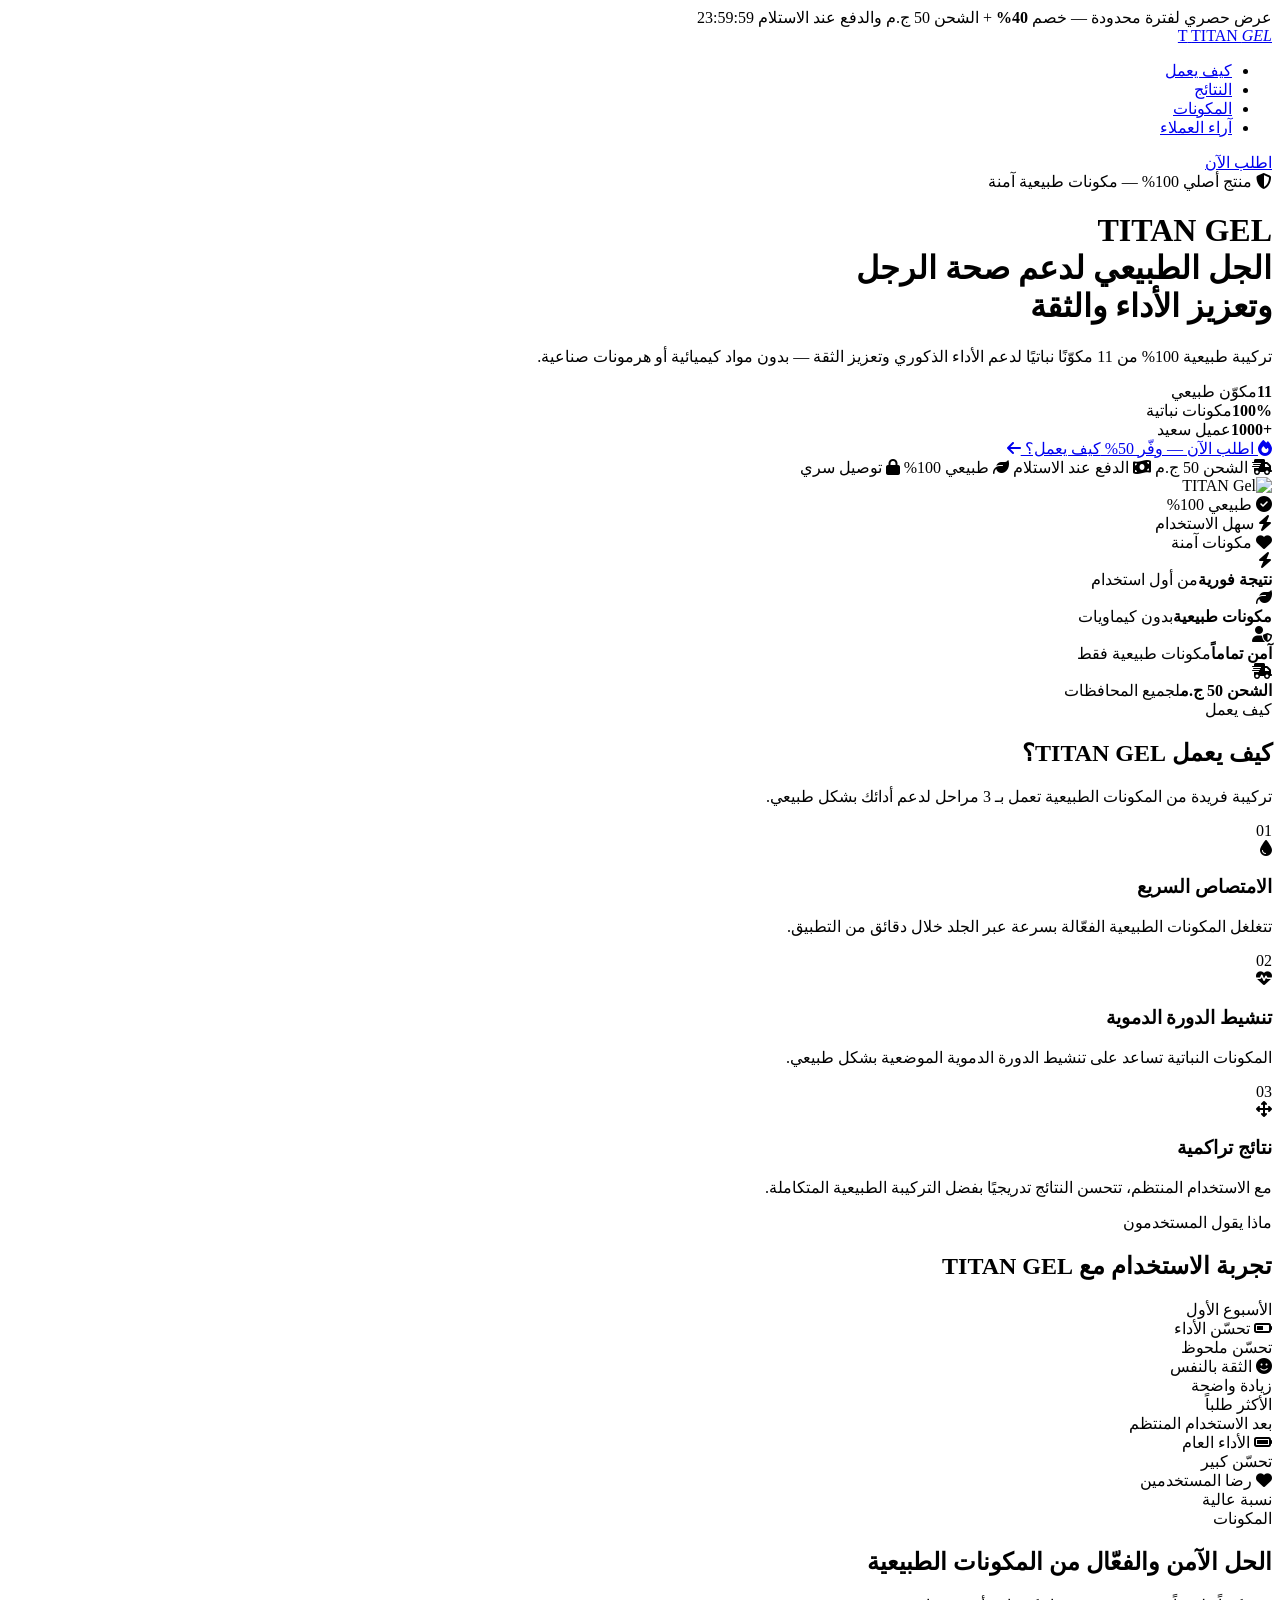
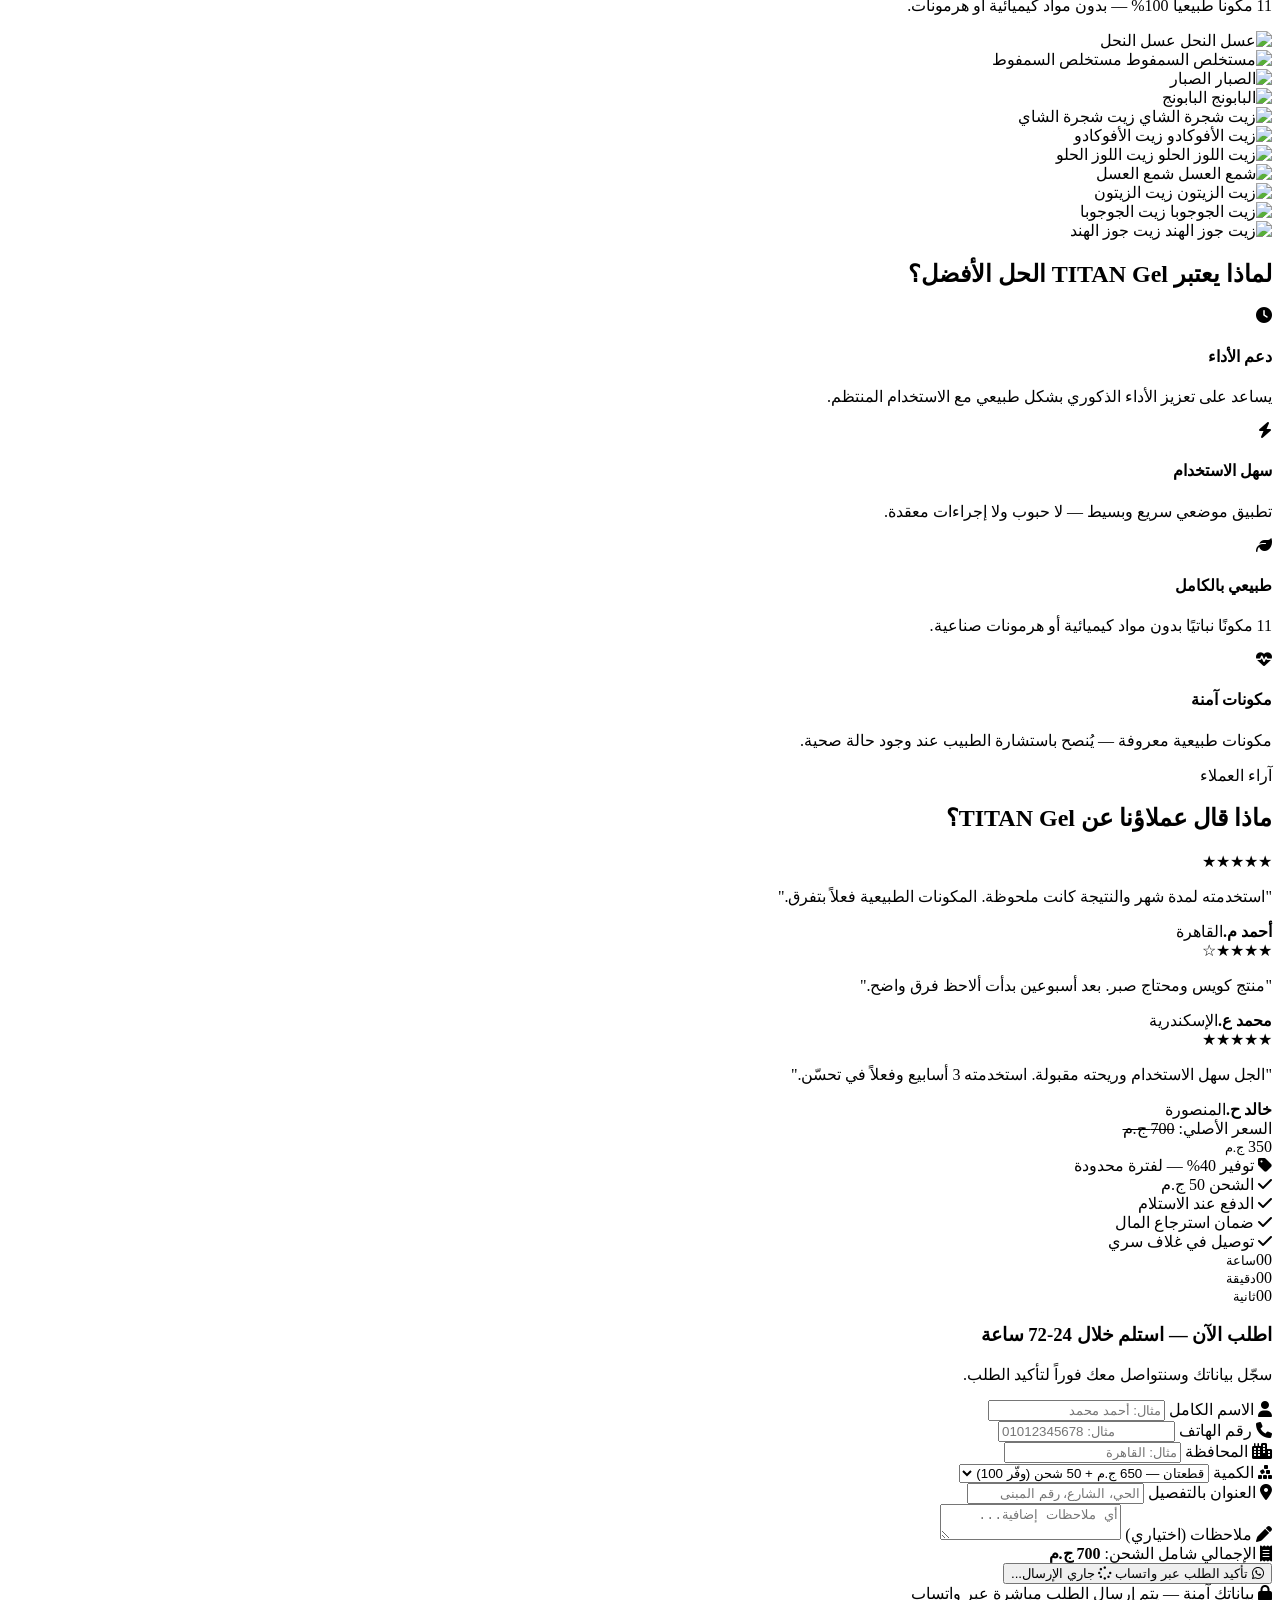
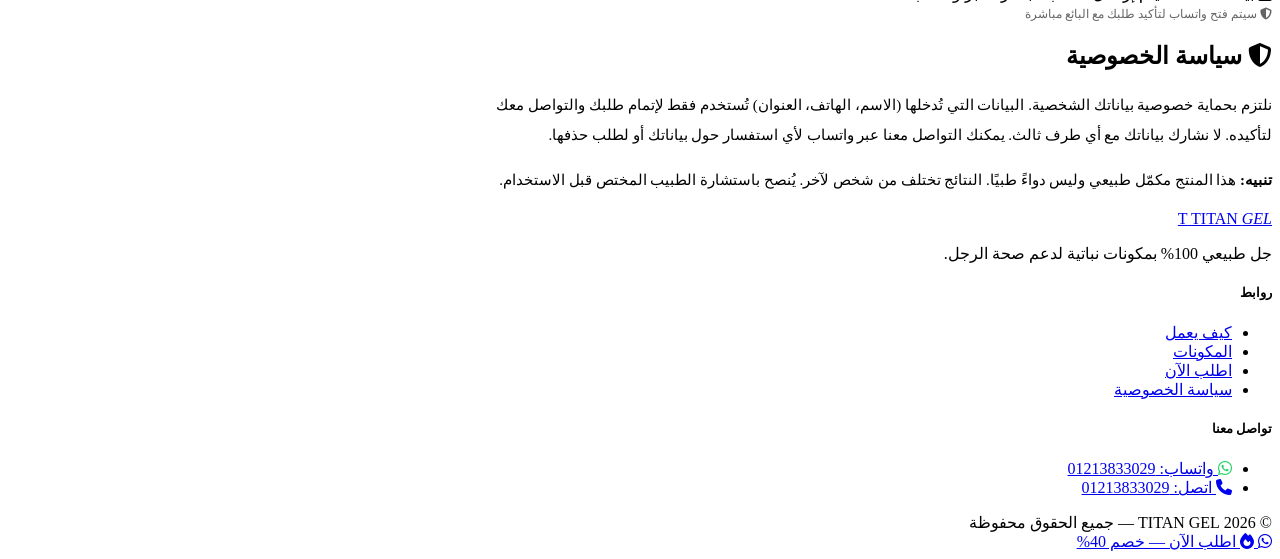
==== index.html @ adf27c76 "Add files via upload" ====
<!doctype html>
<html lang="ar" dir="rtl">
<head>
<meta charset="UTF-8">
<meta name="viewport" content="width=device-width, initial-scale=1">
<title>TITAN GEL — جل طبيعي لدعم صحة الرجل وتعزيز الأداء</title>
<meta name="description" content="TITAN GEL — جل طبيعي 100% بمكونات آمنة لدعم صحة الرجل وتعزيز الأداء. مكونات طبيعية — نتائج ملموسة مع الاستخدام المنتظم.">
<meta name="keywords" content="Titan Gel, تيتان جل, صحة الرجل, دعم الأداء, جل طبيعي, مكونات طبيعية">
<meta name="theme-color" content="#0a0a0f">
<link rel="icon" href="assets/img/favicon.ico">

<!-- Fonts & Icons -->
<link rel="preconnect" href="https://fonts.googleapis.com">
<link rel="preconnect" href="https://fonts.gstatic.com" crossorigin>
<link href="https://fonts.googleapis.com/css2?family=Cairo:wght@400;600;700;800;900&family=Tajawal:wght@500;700;900&display=swap" rel="stylesheet">
<link rel="stylesheet" href="https://cdnjs.cloudflare.com/ajax/libs/font-awesome/6.4.0/css/all.min.css">
<link rel="stylesheet" href="assets/css/style.css?v=4">

<meta property="og:title" content="TITAN GEL — جل طبيعي لدعم صحة الرجل">
<meta property="og:description" content="جل طبيعي 100% — مكونات آمنة ونتائج ملموسة مع الاستخدام المنتظم">
<meta property="og:type" content="website">
<meta property="og:image" content="https://kashacoin4-art.github.io/titan-gel/assets/img/og-preview.jpg">
<meta property="og:image:width" content="1080">
<meta property="og:image:height" content="1080">
<meta property="og:url" content="https://kashacoin4-art.github.io/titan-gel/">
<meta name="twitter:card" content="summary_large_image">
<meta name="twitter:title" content="TITAN GEL — جل طبيعي لدعم صحة الرجل">
<meta name="twitter:description" content="جل طبيعي 100% — مكونات آمنة ونتائج ملموسة مع الاستخدام المنتظم">
<meta name="twitter:image" content="https://kashacoin4-art.github.io/titan-gel/assets/img/og-preview.jpg">

<!-- Meta Pixel (ضع معرّف البكسل الخاص بك) -->
<!--
<script>
!function(f,b,e,v,n,t,s){if(f.fbq)return;n=f.fbq=function(){n.callMethod?
n.callMethod.apply(n,arguments):n.queue.push(arguments)};if(!f._fbq)f._fbq=n;
n.push=n;n.loaded=!0;n.version='2.0';n.queue=[];t=b.createElement(e);t.async=!0;
t.src=v;s=b.getElementsByTagName(e)[0];s.parentNode.insertBefore(t,s)}(window,
document,'script','https://connect.facebook.net/en_US/fbevents.js');
fbq('init', 'YOUR_PIXEL_ID_HERE');
fbq('track', 'PageView');
</script>
-->

<!-- Google Analytics (ضع معرّف GA الخاص بك) -->
<!--
<script async src="https://www.googletagmanager.com/gtag/js?id=YOUR_GA_ID"></script>
<script>
window.dataLayer = window.dataLayer || [];
function gtag(){dataLayer.push(arguments);}
gtag('js', new Date());
gtag('config', 'YOUR_GA_ID');
</script>
-->
</head>
<body>

<!-- شريط علوي مع عرض محدود -->
<div class="topbar">
  <div class="container topbar-inner">
    <span class="pulse-dot"></span>
    <span>عرض حصري لفترة محدودة — خصم <strong>40%</strong> + الشحن 50 ج.م والدفع عند الاستلام</span>
    <span class="topbar-timer" id="topbar-timer">23:59:59</span>
  </div>
</div>

<!-- نافبار -->
<nav class="navbar">
  <div class="container nav-inner">
    <a href="#" class="brand">
      <span class="brand-mark">T</span>
      <span class="brand-text">TITAN <em>GEL</em></span>
    </a>
    <ul class="nav-links">
      <li><a href="#how">كيف يعمل</a></li>
      <li><a href="#results">النتائج</a></li>
      <li><a href="#ingredients">المكونات</a></li>
      <li><a href="#testimonials">آراء العملاء</a></li>
    </ul>
    <a href="#order" class="btn-cta-sm">اطلب الآن</a>
  </div>
</nav>

<!-- HERO -->
<header class="hero">
  <div class="hero-bg"></div>
  <div class="container hero-inner">
    <div class="hero-content">
      <div class="badge"><i class="fas fa-shield-halved"></i> منتج أصلي 100% — مكونات طبيعية آمنة</div>
      <h1>
        <span class="grad">TITAN GEL</span>
        <br>
        <span class="hero-sub">الجل الطبيعي لدعم صحة الرجل<br>وتعزيز الأداء والثقة</span>
      </h1>
      <p class="hero-desc">
        تركيبة طبيعية 100% من 11 مكوّنًا نباتيًا لدعم الأداء الذكوري
        وتعزيز الثقة — بدون مواد كيميائية أو هرمونات صناعية.
      </p>
      <div class="hero-stats">
        <div><strong>11</strong><span>مكوّن طبيعي</span></div>
        <div><strong>100%</strong><span>مكونات نباتية</span></div>
        <div><strong>+1000</strong><span>عميل سعيد</span></div>
      </div>
      <div class="hero-cta">
        <a href="#order" class="btn-cta">
          <i class="fas fa-fire"></i> اطلب الآن — وفّر 50%
        </a>
        <a href="#how" class="btn-ghost">كيف يعمل؟ <i class="fas fa-arrow-left"></i></a>
      </div>
      <div class="trust-row">
        <span><i class="fas fa-truck-fast"></i> الشحن 50 ج.م</span>
        <span><i class="fas fa-money-bill-wave"></i> الدفع عند الاستلام</span>
        <span><i class="fas fa-leaf"></i> طبيعي 100%</span>
        <span><i class="fas fa-lock"></i> توصيل سري</span>
      </div>
    </div>
    <div class="hero-product">
      <div class="halo"></div>
      <img src="assets/img/titan-home.png" alt="TITAN Gel" loading="eager">
      <div class="floating-tag tag1"><i class="fas fa-check-circle"></i> طبيعي 100%</div>
      <div class="floating-tag tag2"><i class="fas fa-bolt"></i> سهل الاستخدام</div>
      <div class="floating-tag tag3"><i class="fas fa-heart"></i> مكونات آمنة</div>
    </div>
  </div>
</header>

<!-- شريط مزايا -->
<section class="features-bar">
  <div class="container fb-grid">
    <div><i class="fas fa-bolt"></i><div><strong>نتيجة فورية</strong><span>من أول استخدام</span></div></div>
    <div><i class="fas fa-leaf"></i><div><strong>مكونات طبيعية</strong><span>بدون كيماويات</span></div></div>
    <div><i class="fas fa-user-shield"></i><div><strong>آمن تماماً</strong><span>مكونات طبيعية فقط</span></div></div>
    <div><i class="fas fa-truck-fast"></i><div><strong>الشحن 50 ج.م</strong><span>لجميع المحافظات</span></div></div>
  </div>
</section>

<!-- HOW IT WORKS -->
<section id="how" class="section">
  <div class="container">
    <div class="section-head">
      <span class="eyebrow">كيف يعمل</span>
      <h2>كيف يعمل <span class="grad">TITAN GEL</span>؟</h2>
      <p>تركيبة فريدة من المكونات الطبيعية تعمل بـ 3 مراحل لدعم أدائك بشكل طبيعي.</p>
    </div>
    <div class="steps-grid">
      <div class="step">
        <div class="step-num">01</div>
        <i class="fas fa-droplet step-icon"></i>
        <h3>الامتصاص السريع</h3>
        <p>تتغلغل المكونات الطبيعية الفعّالة بسرعة عبر الجلد خلال دقائق من التطبيق.</p>
      </div>
      <div class="step">
        <div class="step-num">02</div>
        <i class="fas fa-heart-pulse step-icon"></i>
        <h3>تنشيط الدورة الدموية</h3>
        <p>المكونات النباتية تساعد على تنشيط الدورة الدموية الموضعية بشكل طبيعي.</p>
      </div>
      <div class="step">
        <div class="step-num">03</div>
        <i class="fas fa-arrows-up-down-left-right step-icon"></i>
        <h3>نتائج تراكمية</h3>
        <p>مع الاستخدام المنتظم، تتحسن النتائج تدريجيًا بفضل التركيبة الطبيعية المتكاملة.</p>
      </div>
    </div>
  </div>
</section>

<!-- RESULTS -->
<section id="results" class="section section-dark">
  <div class="container">
    <div class="section-head">
      <span class="eyebrow">ماذا يقول المستخدمون</span>
      <h2>تجربة الاستخدام مع <span class="grad">TITAN GEL</span></h2>
    </div>
    <div class="results-grid">
      <div class="result-card">
        <div class="result-week">الأسبوع الأول</div>
        <div class="result-row">
          <div class="result-lbl"><i class="fas fa-battery-half"></i> تحسّن الأداء</div>
          <div class="result-val">تحسّن <span>ملحوظ</span></div>
        </div>
        <div class="result-row">
          <div class="result-lbl"><i class="fas fa-smile"></i> الثقة بالنفس</div>
          <div class="result-val">زيادة <span>واضحة</span></div>
        </div>
      </div>
      <div class="result-card highlight">
        <div class="result-badge">الأكثر طلباً</div>
        <div class="result-week">بعد الاستخدام المنتظم</div>
        <div class="result-row">
          <div class="result-lbl"><i class="fas fa-battery-full"></i> الأداء العام</div>
          <div class="result-val">تحسّن <span>كبير</span></div>
        </div>
        <div class="result-row">
          <div class="result-lbl"><i class="fas fa-heart"></i> رضا المستخدمين</div>
          <div class="result-val">نسبة <span>عالية</span></div>
        </div>
      </div>
    </div>
  </div>
</section>

<!-- INGREDIENTS -->
<section id="ingredients" class="section">
  <div class="container">
    <div class="section-head">
      <span class="eyebrow">المكونات</span>
      <h2>الحل الآمن والفعّال من <span class="grad">المكونات الطبيعية</span></h2>
      <p>11 مكوناً طبيعياً 100% — بدون مواد كيميائية أو هرمونات.</p>
    </div>
    <div class="ing-grid">
              <div class="ing">
          <img src="assets/img/Honey.png" alt="عسل النحل" loading="lazy">
          <span>عسل النحل</span>
        </div>
        <div class="ing">
          <img src="assets/img/Comfrey-Extract.png" alt="مستخلص السمفوط" loading="lazy">
          <span>مستخلص السمفوط</span>
        </div>
        <div class="ing">
          <img src="assets/img/Aloe-Vera-Extract.png" alt="الصبار" loading="lazy">
          <span>الصبار</span>
        </div>
        <div class="ing">
          <img src="assets/img/Chamomile-Extract.png" alt="البابونج" loading="lazy">
          <span>البابونج</span>
        </div>
        <div class="ing">
          <img src="assets/img/Tea-Tree-Oil.png" alt="زيت شجرة الشاي" loading="lazy">
          <span>زيت شجرة الشاي</span>
        </div>
        <div class="ing">
          <img src="assets/img/Avocado-Oil.png" alt="زيت الأفوكادو" loading="lazy">
          <span>زيت الأفوكادو</span>
        </div>
        <div class="ing">
          <img src="assets/img/Sweet-Almond-Oi.png" alt="زيت اللوز الحلو" loading="lazy">
          <span>زيت اللوز الحلو</span>
        </div>
        <div class="ing">
          <img src="assets/img/Beeswax.png" alt="شمع العسل" loading="lazy">
          <span>شمع العسل</span>
        </div>
        <div class="ing">
          <img src="assets/img/Olive-Oil.png" alt="زيت الزيتون" loading="lazy">
          <span>زيت الزيتون</span>
        </div>
        <div class="ing">
          <img src="assets/img/Jojoba-Oi.png" alt="زيت الجوجوبا" loading="lazy">
          <span>زيت الجوجوبا</span>
        </div>
        <div class="ing">
          <img src="assets/img/Coconut-Oil.png" alt="زيت جوز الهند" loading="lazy">
          <span>زيت جوز الهند</span>
        </div>
    </div>
  </div>
</section>

<!-- WHY US -->
<section class="section section-grad">
  <div class="container">
    <div class="section-head">
      <h2>لماذا يعتبر <span class="grad">TITAN Gel</span> الحل الأفضل؟</h2>
    </div>
    <div class="why-grid">
      <div class="why"><i class="fas fa-clock"></i><h4>دعم الأداء</h4><p>يساعد على تعزيز الأداء الذكوري بشكل طبيعي مع الاستخدام المنتظم.</p></div>
      <div class="why"><i class="fas fa-bolt"></i><h4>سهل الاستخدام</h4><p>تطبيق موضعي سريع وبسيط — لا حبوب ولا إجراءات معقدة.</p></div>
      <div class="why"><i class="fas fa-leaf"></i><h4>طبيعي بالكامل</h4><p>11 مكونًا نباتيًا بدون مواد كيميائية أو هرمونات صناعية.</p></div>
      <div class="why"><i class="fas fa-heart-pulse"></i><h4>مكونات آمنة</h4><p>مكونات طبيعية معروفة — يُنصح باستشارة الطبيب عند وجود حالة صحية.</p></div>
    </div>
  </div>
</section>

<!-- TESTIMONIALS -->
<section id="testimonials" class="section section-dark">
  <div class="container">
    <div class="section-head">
      <span class="eyebrow">آراء العملاء</span>
      <h2>ماذا قال عملاؤنا عن <span class="grad">TITAN Gel</span>؟</h2>
    </div>
    <div class="test-grid">
      <div class="test"><div class="stars">★★★★★</div><p>"استخدمته لمدة شهر والنتيجة كانت ملحوظة. المكونات الطبيعية فعلاً بتفرق."</p><div class="test-author"><strong>أحمد م.</strong><span>القاهرة</span></div></div>
      <div class="test"><div class="stars">★★★★☆</div><p>"منتج كويس ومحتاج صبر. بعد أسبوعين بدأت ألاحظ فرق واضح."</p><div class="test-author"><strong>محمد ع.</strong><span>الإسكندرية</span></div></div>
      <div class="test"><div class="stars">★★★★★</div><p>"الجل سهل الاستخدام وريحته مقبولة. استخدمته 3 أسابيع وفعلاً في تحسّن."</p><div class="test-author"><strong>خالد ح.</strong><span>المنصورة</span></div></div>
    </div>
  </div>
</section>

<!-- ORDER FORM -->
<section id="order" class="section section-order">
  <div class="container order-grid">
    <div class="order-info">
      <div class="price-box">
        <div class="price-old">السعر الأصلي: <s>700 ج.م</s></div>
        <div class="price-new">350 <small>ج.م</small></div>
        <div class="price-save"><i class="fas fa-tag"></i> توفير 40% — لفترة محدودة</div>
        <div class="price-features">
          <div><i class="fas fa-check"></i> الشحن 50 ج.م</div>
          <div><i class="fas fa-check"></i> الدفع عند الاستلام</div>
          <div><i class="fas fa-check"></i> ضمان استرجاع المال</div>
          <div><i class="fas fa-check"></i> توصيل في غلاف سري</div>
        </div>
        <div class="countdown" id="countdown">
          <div><span id="cd-h">00</span><small>ساعة</small></div>
          <div><span id="cd-m">00</span><small>دقيقة</small></div>
          <div><span id="cd-s">00</span><small>ثانية</small></div>
        </div>
      </div>
    </div>

    <form id="order-form" class="order-form" name="orders" data-netlify="true" netlify-honeypot="bot-field" novalidate>
      <input type="hidden" name="form-name" value="orders">
      <p style="display:none"><input name="bot-field"></p>
      <h3>اطلب الآن — استلم خلال 24-72 ساعة</h3>
      <p class="form-sub">سجّل بياناتك وسنتواصل معك فوراً لتأكيد الطلب.</p>

      <div class="field">
        <label><i class="fas fa-user"></i> الاسم الكامل</label>
        <input type="text" name="name" required minlength="2" placeholder="مثال: أحمد محمد">
      </div>
      <div class="field">
        <label><i class="fas fa-phone"></i> رقم الهاتف</label>
        <input type="tel" name="phone" required pattern="01[0125][0-9]{8}" maxlength="11" inputmode="numeric" placeholder="مثال: 01012345678">
      </div>
      <div class="row2">
        <div class="field">
          <label><i class="fas fa-city"></i> المحافظة</label>
          <input type="text" name="city" required placeholder="مثال: القاهرة">
        </div>
        <div class="field">
          <label><i class="fas fa-cubes-stacked"></i> الكمية</label>
          <select name="qty" required>
            <option value="1">قطعة واحدة — 350 ج.م + 50 شحن</option>
            <option value="2" selected>قطعتان — 650 ج.م + 50 شحن (وفّر 100)</option>
            <option value="3">3 قطع — 900 ج.م + 50 شحن (وفّر 200)</option>
          </select>
        </div>
      </div>
      <div class="field">
        <label><i class="fas fa-location-dot"></i> العنوان بالتفصيل</label>
        <input type="text" name="address" required placeholder="الحي، الشارع، رقم المبنى">
      </div>
      <div class="field">
        <label><i class="fas fa-pen"></i> ملاحظات (اختياري)</label>
        <textarea name="notes" rows="2" placeholder="أي ملاحظات إضافية..."></textarea>
      </div>

      <div class="order-total-live">
        <i class="fas fa-receipt"></i> الإجمالي شامل الشحن: <strong id="live-total">700 ج.م</strong>
      </div>

      <button type="submit" class="btn-submit">
        <span class="btn-txt"><i class="fab fa-whatsapp"></i> تأكيد الطلب عبر واتساب</span>
        <span class="btn-loader"><i class="fas fa-spinner fa-spin"></i> جاري الإرسال...</span>
      </button>
      <div class="form-msg" id="form-msg"></div>
      <div class="form-trust"><i class="fas fa-lock"></i> بياناتك آمنة — يتم إرسال الطلب مباشرة عبر واتساب</div>
      <div class="form-trust" style="margin-top:4px;font-size:12px;opacity:0.6"><i class="fas fa-shield-halved"></i> سيتم فتح واتساب لتأكيد طلبك مع البائع مباشرة</div>
    </form>
  </div>
</section>

<!-- سياسة الخصوصية -->
<section id="privacy" class="section section-dark">
  <div class="container" style="max-width:800px">
    <div class="section-head">
      <h2><i class="fas fa-shield-halved" style="color:var(--gold)"></i> سياسة الخصوصية</h2>
    </div>
    <div style="color:var(--text-dim);font-size:15px;line-height:2">
      <p>نلتزم بحماية خصوصية بياناتك الشخصية. البيانات التي تُدخلها (الاسم، الهاتف، العنوان) تُستخدم فقط لإتمام طلبك والتواصل معك لتأكيده. لا نشارك بياناتك مع أي طرف ثالث. يمكنك التواصل معنا عبر واتساب لأي استفسار حول بياناتك أو لطلب حذفها.</p>
      <p style="margin-top:12px"><strong style="color:var(--gold)">تنبيه:</strong> هذا المنتج مكمّل طبيعي وليس دواءً طبيًا. النتائج تختلف من شخص لآخر. يُنصح باستشارة الطبيب المختص قبل الاستخدام.</p>
    </div>
  </div>
</section>

<!-- FOOTER -->
<footer class="footer">
  <div class="container">
    <div class="footer-grid">
      <div>
        <a href="#" class="brand">
          <span class="brand-mark">T</span>
          <span class="brand-text">TITAN <em>GEL</em></span>
        </a>
        <p>جل طبيعي 100% بمكونات نباتية لدعم صحة الرجل.</p>
      </div>
      <div>
        <h5>روابط</h5>
        <ul>
          <li><a href="#how">كيف يعمل</a></li>
          <li><a href="#ingredients">المكونات</a></li>
          <li><a href="#order">اطلب الآن</a></li>
          <li><a href="#privacy">سياسة الخصوصية</a></li>
        </ul>
      </div>
      <div>
        <h5>تواصل معنا</h5>
        <ul>
          <li><a href="https://wa.me/201213833029" target="_blank" rel="noopener"><i class="fab fa-whatsapp" style="color:#25D366"></i> واتساب: 01213833029</a></li>
          <li><a href="tel:+201213833029"><i class="fas fa-phone"></i> اتصل: 01213833029</a></li>
        </ul>
      </div>
    </div>
    <div class="footer-bottom">© 2026 TITAN GEL — جميع الحقوق محفوظة</div>
  </div>
</footer>

<!-- زر واتساب عائم -->
<a href="https://wa.me/201213833029?text=%D8%A3%D8%B1%D9%8A%D8%AF%20%D8%A7%D9%84%D8%A7%D8%B3%D8%AA%D9%81%D8%B3%D8%A7%D8%B1%20%D8%B9%D9%86%20TITAN%20GEL" class="whatsapp-float" target="_blank" rel="noopener" aria-label="تواصل عبر واتساب">
  <i class="fab fa-whatsapp"></i>
</a>

<!-- شريط الطلب الثابت للجوال -->
<a href="#order" class="mobile-cta">
  <i class="fas fa-fire"></i> اطلب الآن — خصم 40%
</a>

<script src="assets/js/main.js?v=4"></script>
</body>
</html>
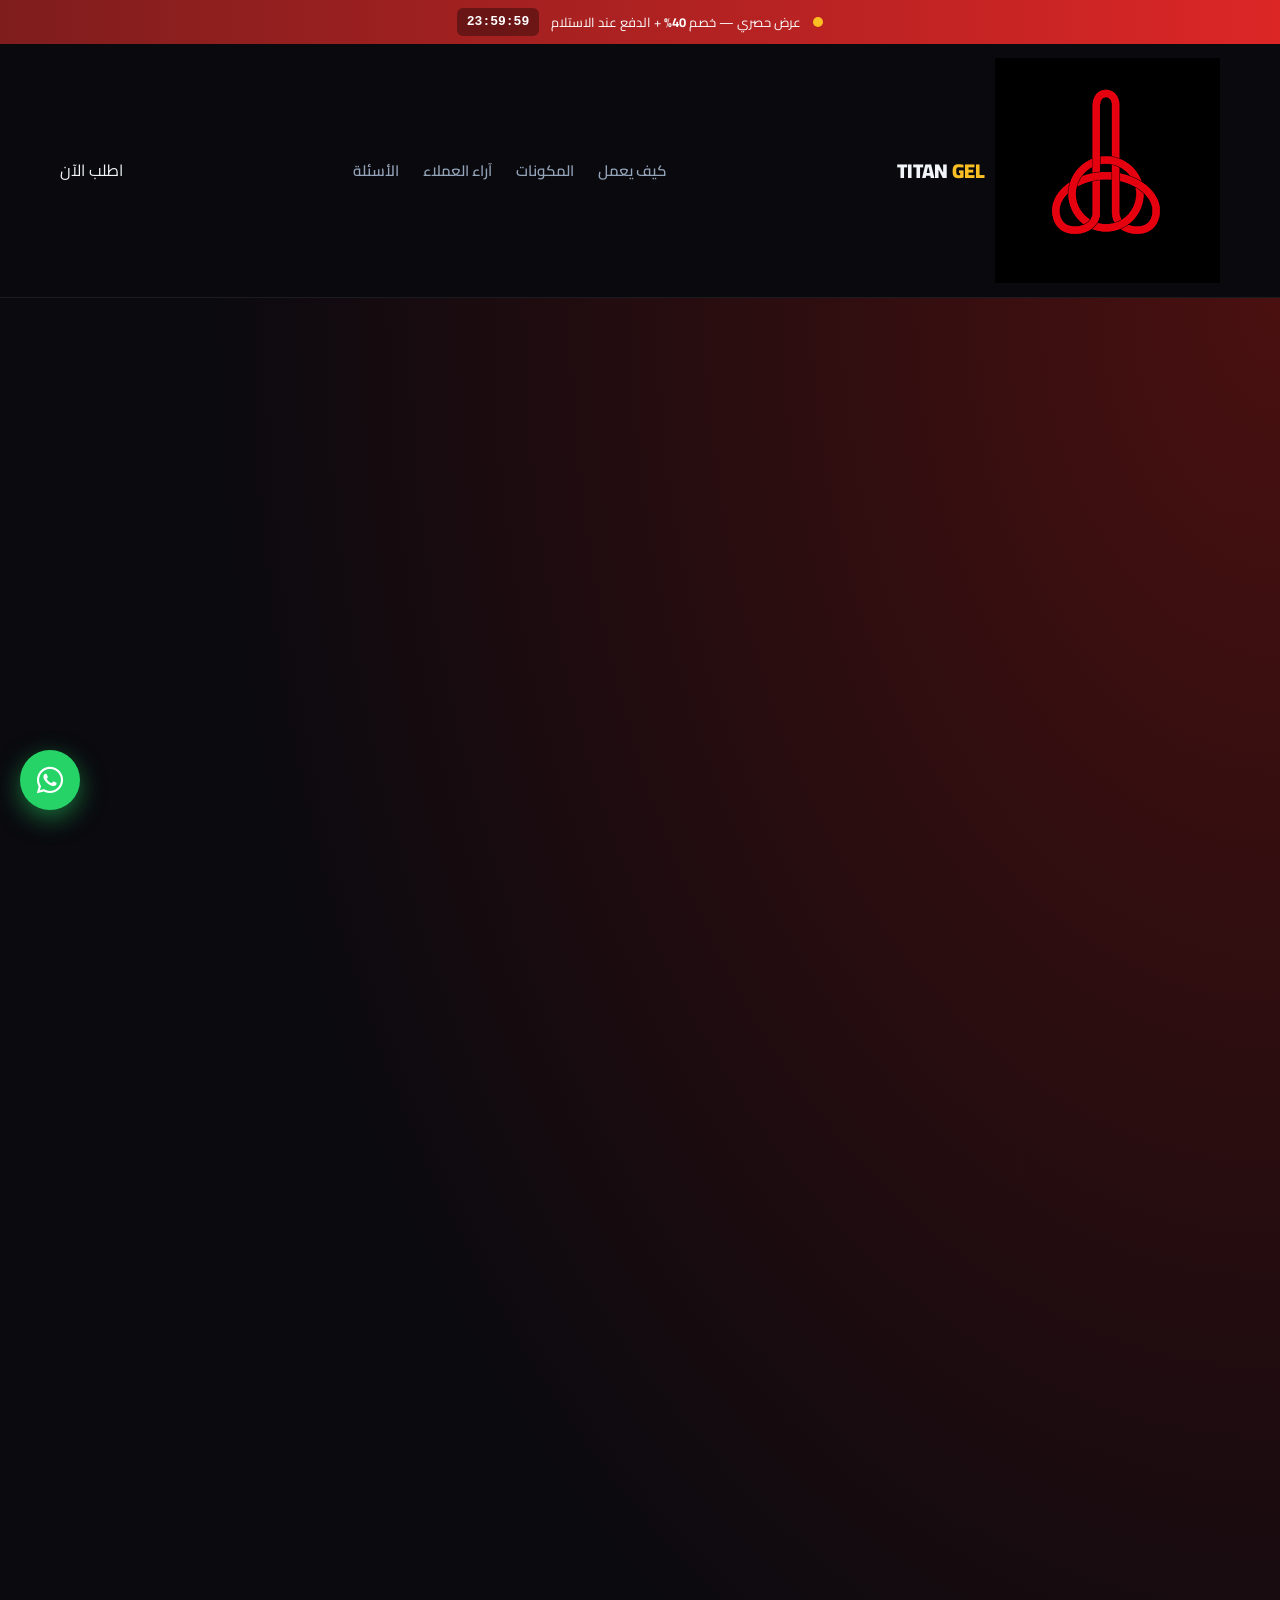
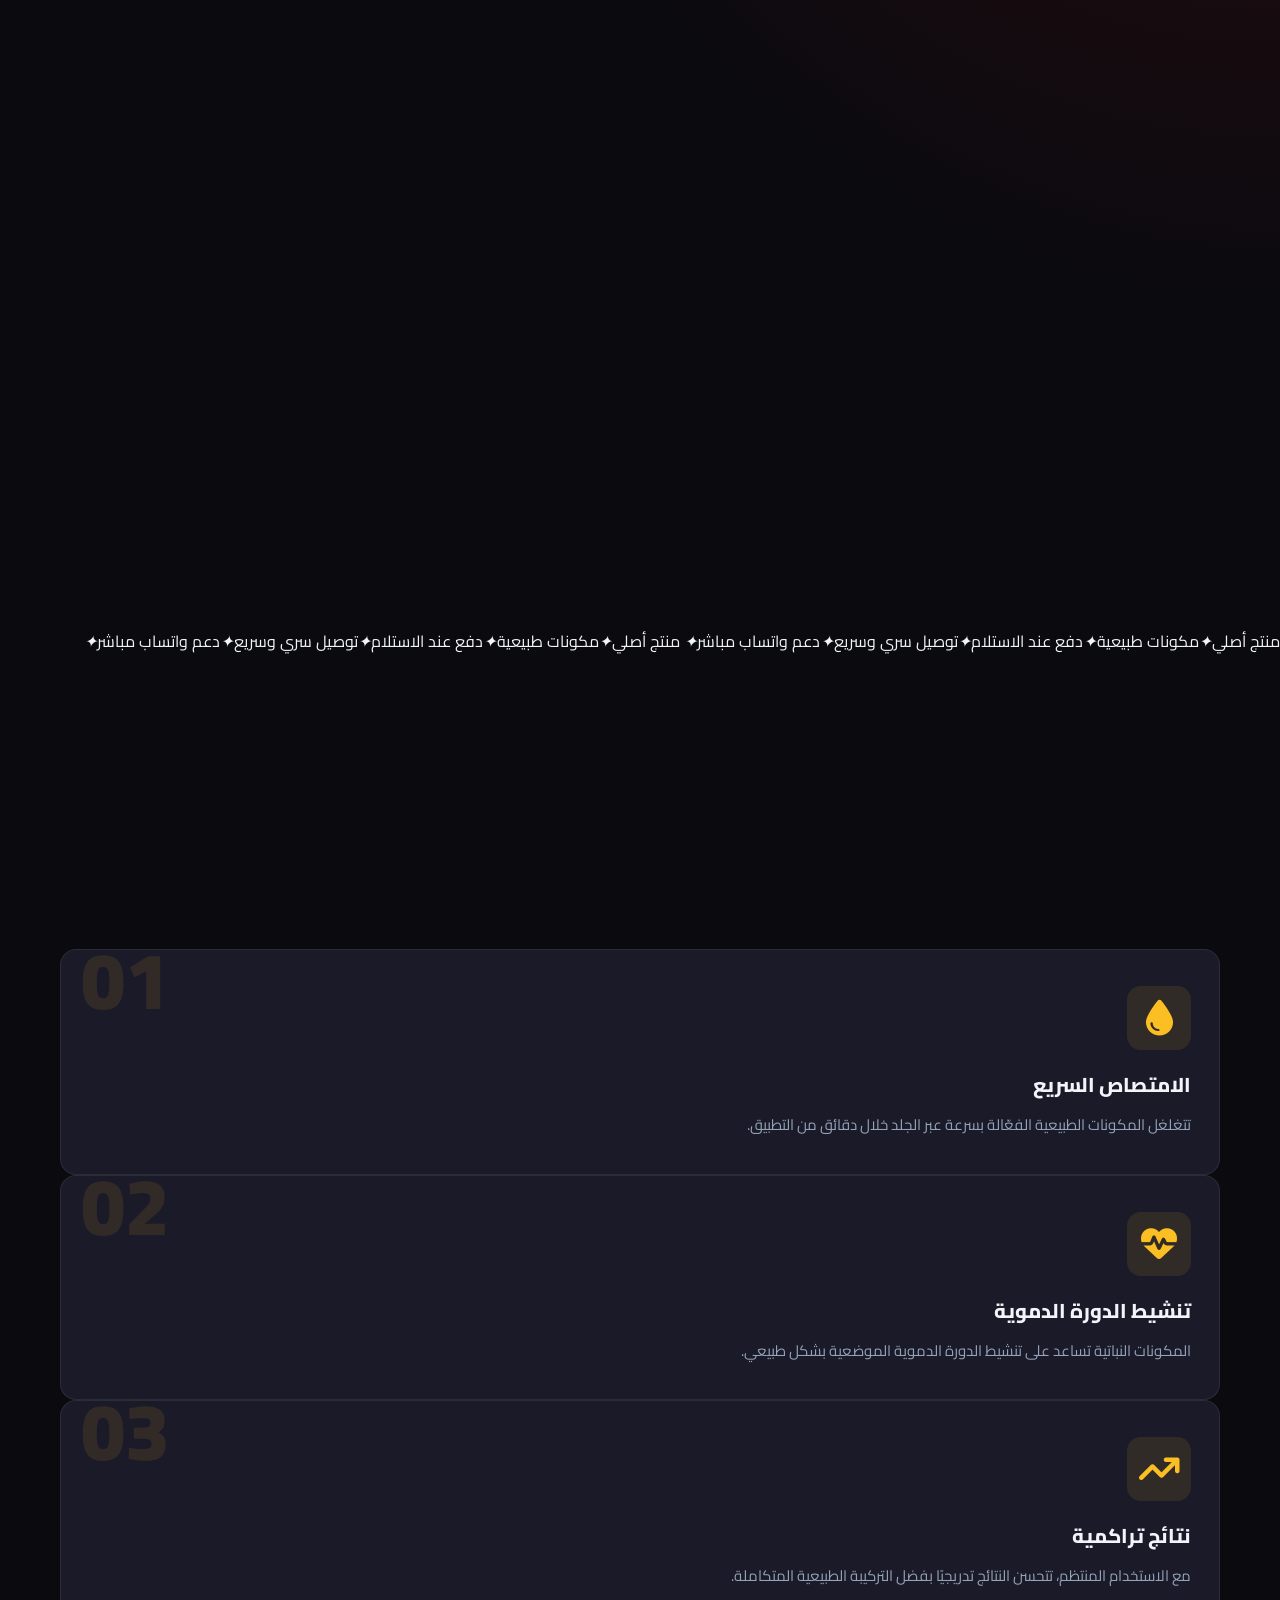
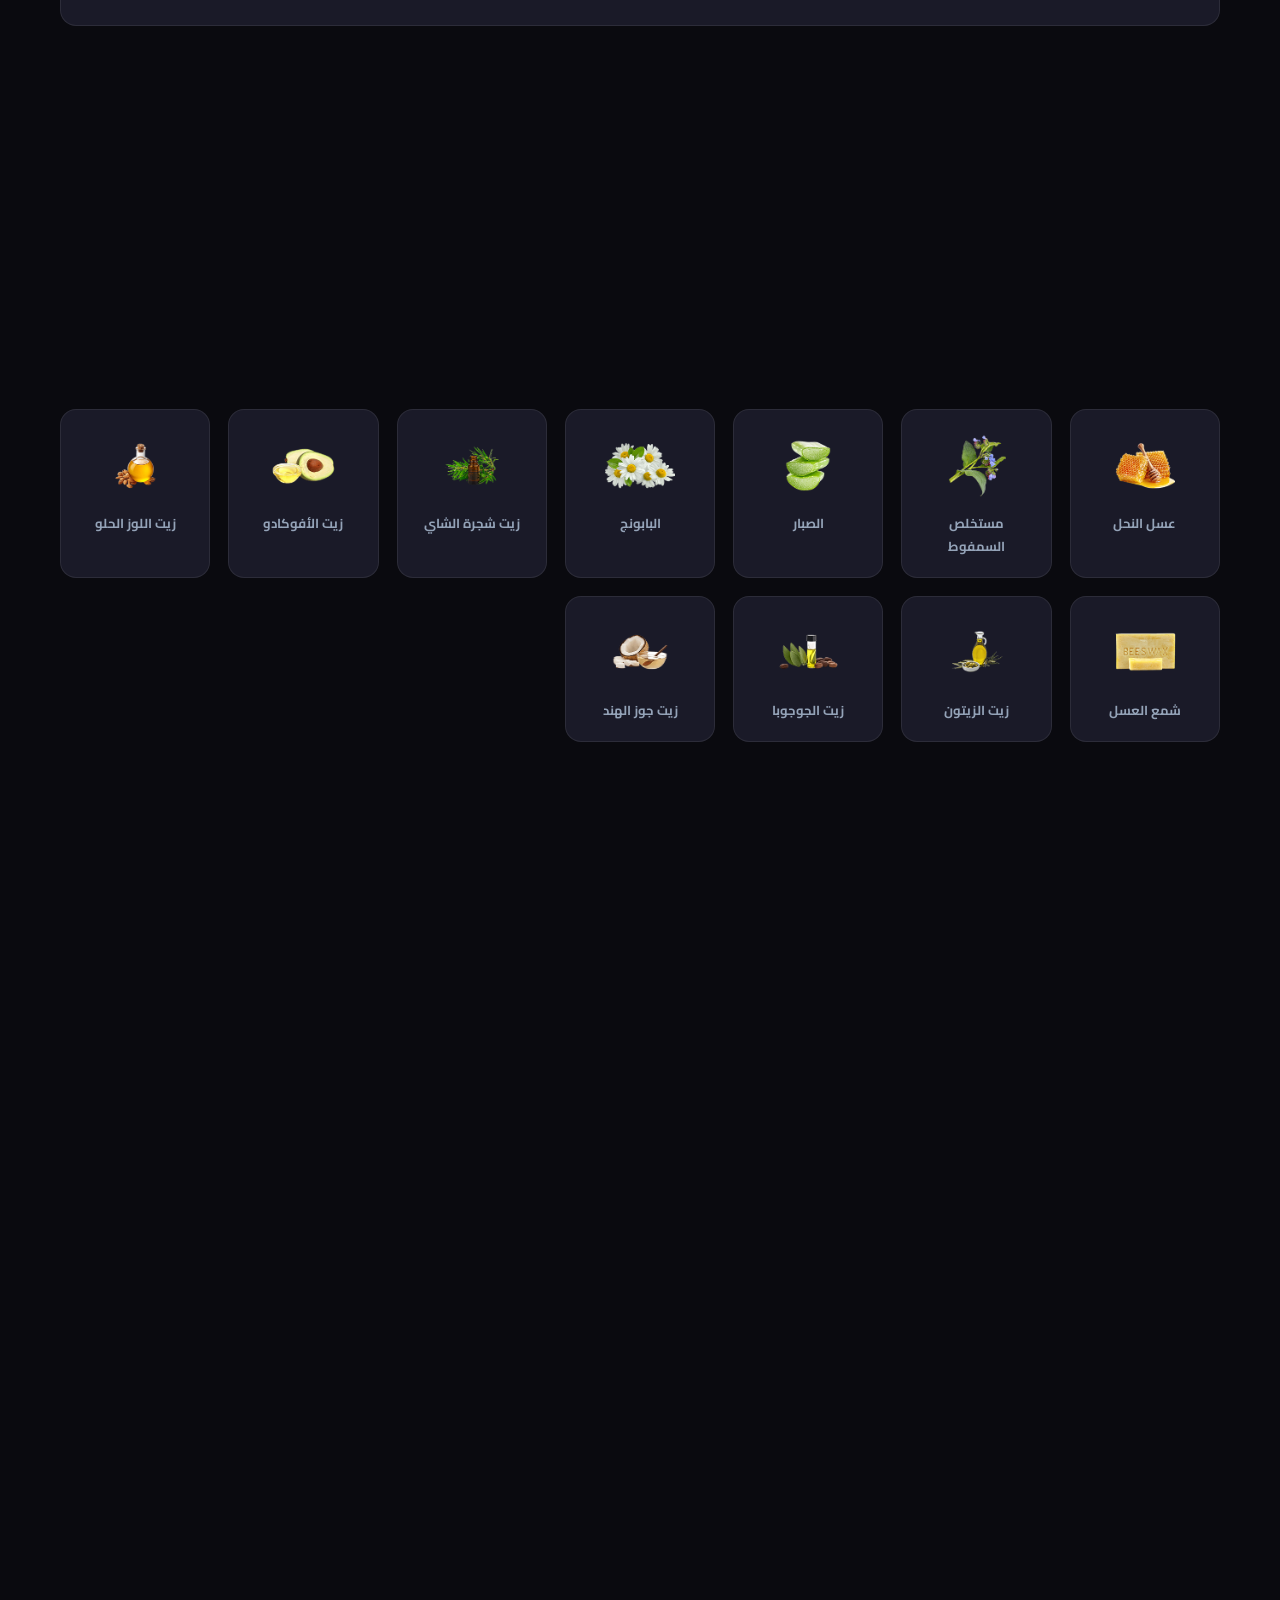
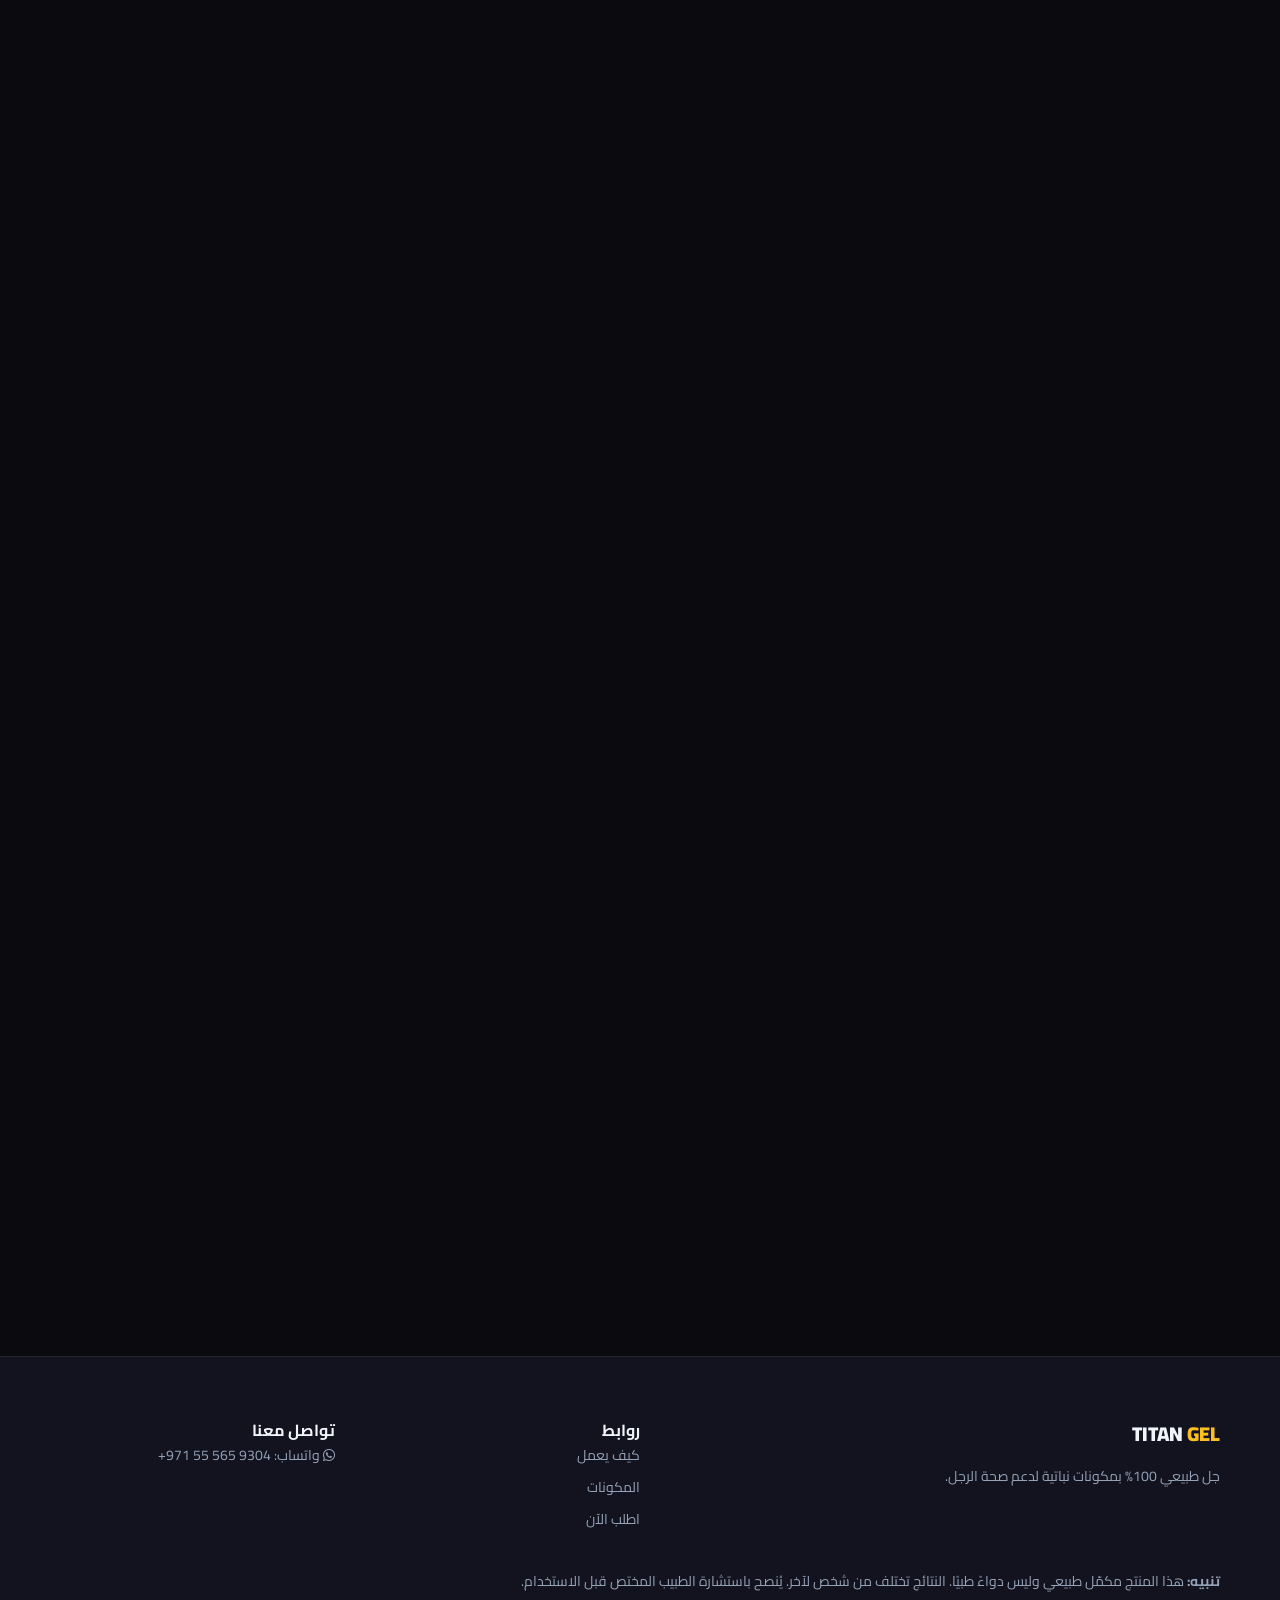
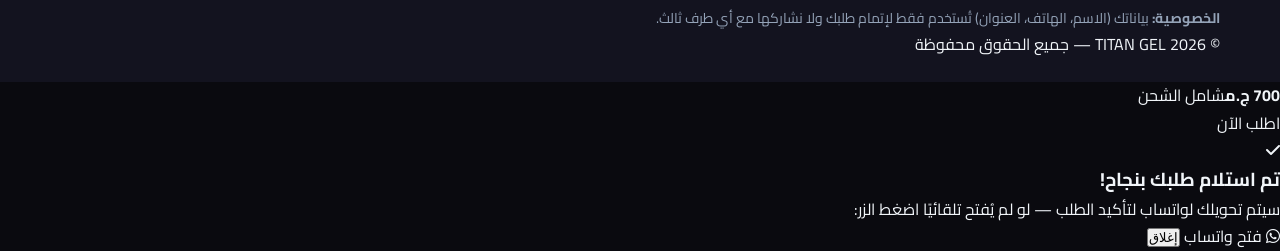
==== commit 9c941207: "Add files via upload" ====
--- a/index.html
+++ b/index.html
@@ -3,418 +3,378 @@
 <head>
 <meta charset="UTF-8">
 <meta name="viewport" content="width=device-width, initial-scale=1">
-<title>TITAN GEL — جل طبيعي لدعم صحة الرجل وتعزيز الأداء</title>
-<meta name="description" content="TITAN GEL — جل طبيعي 100% بمكونات آمنة لدعم صحة الرجل وتعزيز الأداء. مكونات طبيعية — نتائج ملموسة مع الاستخدام المنتظم.">
-<meta name="keywords" content="Titan Gel, تيتان جل, صحة الرجل, دعم الأداء, جل طبيعي, مكونات طبيعية">
-<meta name="theme-color" content="#0a0a0f">
+<title>TITAN GEL — الجل الطبيعي لدعم صحة الرجل | المنتج الأصلي</title>
+<meta name="description" content="TITAN GEL الأصلي — تركيبة طبيعية 100% من 11 مكوّنًا نباتيًا لدعم صحة الرجل وتعزيز الأداء والثقة. دفع عند الاستلام وتوصيل سري.">
+<meta name="keywords" content="Titan Gel, تيتان جل, صحة الرجل, جل طبيعي, المنتج الأصلي">
+<meta name="theme-color" content="#07070c">
 <link rel="icon" href="assets/img/favicon.ico">
 
-<!-- Fonts & Icons -->
 <link rel="preconnect" href="https://fonts.googleapis.com">
 <link rel="preconnect" href="https://fonts.gstatic.com" crossorigin>
-<link href="https://fonts.googleapis.com/css2?family=Cairo:wght@400;600;700;800;900&family=Tajawal:wght@500;700;900&display=swap" rel="stylesheet">
+<link href="https://fonts.googleapis.com/css2?family=Cairo:wght@400;600;700;800;900&family=Tajawal:wght@400;500;700;800;900&display=swap" rel="stylesheet">
 <link rel="stylesheet" href="https://cdnjs.cloudflare.com/ajax/libs/font-awesome/6.4.0/css/all.min.css">
-<link rel="stylesheet" href="assets/css/style.css?v=4">
-
-<meta property="og:title" content="TITAN GEL — جل طبيعي لدعم صحة الرجل">
-<meta property="og:description" content="جل طبيعي 100% — مكونات آمنة ونتائج ملموسة مع الاستخدام المنتظم">
+<link rel="stylesheet" href="assets/css/style.css?v=7">
+
+<meta property="og:title" content="TITAN GEL — الجل الطبيعي لدعم صحة الرجل">
+<meta property="og:description" content="تركيبة طبيعية 100% من 11 مكوّنًا نباتيًا — دفع عند الاستلام وتوصيل سري.">
 <meta property="og:type" content="website">
 <meta property="og:image" content="https://kashacoin4-art.github.io/titan-gel/assets/img/og-preview.jpg">
-<meta property="og:image:width" content="1080">
-<meta property="og:image:height" content="1080">
 <meta property="og:url" content="https://kashacoin4-art.github.io/titan-gel/">
 <meta name="twitter:card" content="summary_large_image">
-<meta name="twitter:title" content="TITAN GEL — جل طبيعي لدعم صحة الرجل">
-<meta name="twitter:description" content="جل طبيعي 100% — مكونات آمنة ونتائج ملموسة مع الاستخدام المنتظم">
+<meta name="twitter:title" content="TITAN GEL — الجل الطبيعي لدعم صحة الرجل">
 <meta name="twitter:image" content="https://kashacoin4-art.github.io/titan-gel/assets/img/og-preview.jpg">
-
-<!-- Meta Pixel (ضع معرّف البكسل الخاص بك) -->
-<!--
-<script>
-!function(f,b,e,v,n,t,s){if(f.fbq)return;n=f.fbq=function(){n.callMethod?
-n.callMethod.apply(n,arguments):n.queue.push(arguments)};if(!f._fbq)f._fbq=n;
-n.push=n;n.loaded=!0;n.version='2.0';n.queue=[];t=b.createElement(e);t.async=!0;
-t.src=v;s=b.getElementsByTagName(e)[0];s.parentNode.insertBefore(t,s)}(window,
-document,'script','https://connect.facebook.net/en_US/fbevents.js');
-fbq('init', 'YOUR_PIXEL_ID_HERE');
-fbq('track', 'PageView');
-</script>
--->
-
-<!-- Google Analytics (ضع معرّف GA الخاص بك) -->
-<!--
-<script async src="https://www.googletagmanager.com/gtag/js?id=YOUR_GA_ID"></script>
-<script>
-window.dataLayer = window.dataLayer || [];
-function gtag(){dataLayer.push(arguments);}
-gtag('js', new Date());
-gtag('config', 'YOUR_GA_ID');
-</script>
--->
 </head>
 <body>
 
-<!-- شريط علوي مع عرض محدود -->
+<div class="progress-bar" id="progress-bar"></div>
+<div class="aurora" aria-hidden="true"><span class="a1"></span><span class="a2"></span><span class="a3"></span></div>
+
+<!-- ===== Offer bar ===== -->
 <div class="topbar">
   <div class="container topbar-inner">
     <span class="pulse-dot"></span>
-    <span>عرض حصري لفترة محدودة — خصم <strong>40%</strong> + الشحن 50 ج.م والدفع عند الاستلام</span>
-    <span class="topbar-timer" id="topbar-timer">23:59:59</span>
+    <span class="topbar-text">عرض حصري — خصم <strong>40%</strong> + الدفع عند الاستلام</span>
+    <span class="topbar-timer" id="countdown">23:59:59</span>
   </div>
 </div>
 
-<!-- نافبار -->
-<nav class="navbar">
+<!-- ===== Navbar ===== -->
+<nav class="navbar" id="navbar">
   <div class="container nav-inner">
-    <a href="#" class="brand">
-      <span class="brand-mark">T</span>
+    <a href="#top" class="brand">
+      <img src="assets/img/titanlogo.png" alt="TITAN GEL" class="brand-logo" onerror="this.style.display='none'">
       <span class="brand-text">TITAN <em>GEL</em></span>
     </a>
     <ul class="nav-links">
       <li><a href="#how">كيف يعمل</a></li>
-      <li><a href="#results">النتائج</a></li>
       <li><a href="#ingredients">المكونات</a></li>
-      <li><a href="#testimonials">آراء العملاء</a></li>
+      <li><a href="#reviews">آراء العملاء</a></li>
+      <li><a href="#faq">الأسئلة</a></li>
     </ul>
-    <a href="#order" class="btn-cta-sm">اطلب الآن</a>
+    <a href="#order" class="btn btn-sm">اطلب الآن</a>
   </div>
 </nav>
 
-<!-- HERO -->
-<header class="hero">
-  <div class="hero-bg"></div>
-  <div class="container hero-inner">
-    <div class="hero-content">
-      <div class="badge"><i class="fas fa-shield-halved"></i> منتج أصلي 100% — مكونات طبيعية آمنة</div>
-      <h1>
-        <span class="grad">TITAN GEL</span>
-        <br>
-        <span class="hero-sub">الجل الطبيعي لدعم صحة الرجل<br>وتعزيز الأداء والثقة</span>
-      </h1>
-      <p class="hero-desc">
-        تركيبة طبيعية 100% من 11 مكوّنًا نباتيًا لدعم الأداء الذكوري
-        وتعزيز الثقة — بدون مواد كيميائية أو هرمونات صناعية.
-      </p>
-      <div class="hero-stats">
-        <div><strong>11</strong><span>مكوّن طبيعي</span></div>
-        <div><strong>100%</strong><span>مكونات نباتية</span></div>
-        <div><strong>+1000</strong><span>عميل سعيد</span></div>
+<!-- ===== HERO ===== -->
+<header class="hero" id="top">
+  <div class="container hero-grid">
+    <div class="hero-copy">
+      <div class="badge reveal"><i class="fas fa-shield-halved"></i> المنتج الأصلي 100% — مكونات طبيعية آمنة</div>
+      <h1 class="reveal d1"><span class="grad">TITAN GEL</span><br>قوة الطبيعة<br>لثقةٍ تدوم</h1>
+      <p class="hero-sub reveal d2">تركيبة طبيعية 100% من <strong>11 مكوّنًا نباتيًا</strong> لدعم صحة الرجل وتعزيز الأداء والثقة — بدون مواد كيميائية أو هرمونات صناعية.</p>
+      <div class="hero-cta reveal d3">
+        <a href="#order" class="btn btn-lg btn-glow"><i class="fas fa-bolt"></i> اطلب الآن — وفّر 40%</a>
+        <a href="#how" class="btn btn-ghost">كيف يعمل؟</a>
       </div>
-      <div class="hero-cta">
-        <a href="#order" class="btn-cta">
-          <i class="fas fa-fire"></i> اطلب الآن — وفّر 50%
-        </a>
-        <a href="#how" class="btn-ghost">كيف يعمل؟ <i class="fas fa-arrow-left"></i></a>
+      <div class="hero-stats reveal d4">
+        <div><strong class="counter" data-count="11">0</strong><span>مكوّن طبيعي</span></div>
+        <div class="sep"></div>
+        <div><strong><span class="counter" data-count="100">0</span>%</strong><span>مكونات نباتية</span></div>
+        <div class="sep"></div>
+        <div><strong>+<span class="counter" data-count="1000">0</span></strong><span>عميل سعيد</span></div>
       </div>
-      <div class="trust-row">
-        <span><i class="fas fa-truck-fast"></i> الشحن 50 ج.م</span>
+      <div class="trust-row reveal d5">
         <span><i class="fas fa-money-bill-wave"></i> الدفع عند الاستلام</span>
+        <span><i class="fas fa-box"></i> توصيل سري</span>
         <span><i class="fas fa-leaf"></i> طبيعي 100%</span>
-        <span><i class="fas fa-lock"></i> توصيل سري</span>
       </div>
     </div>
-    <div class="hero-product">
+    <div class="hero-visual reveal d2">
+      <div class="orbit-ring r1"></div>
+      <div class="orbit-ring r2"></div>
       <div class="halo"></div>
-      <img src="assets/img/titan-home.png" alt="TITAN Gel" loading="eager">
-      <div class="floating-tag tag1"><i class="fas fa-check-circle"></i> طبيعي 100%</div>
-      <div class="floating-tag tag2"><i class="fas fa-bolt"></i> سهل الاستخدام</div>
-      <div class="floating-tag tag3"><i class="fas fa-heart"></i> مكونات آمنة</div>
-    </div>
-  </div>
+      <img src="assets/img/titan-home.png" alt="عبوة TITAN GEL الأصلية" class="product-img" loading="eager">
+      <div class="float-tag t1"><i class="fas fa-check-circle"></i> طبيعي 100%</div>
+      <div class="float-tag t2"><i class="fas fa-droplet"></i> امتصاص سريع</div>
+      <div class="float-tag t3"><i class="fas fa-lock"></i> شحنة سرية</div>
+    </div>
+  </div>
+  <div class="hero-fade"></div>
 </header>
 
-<!-- شريط مزايا -->
-<section class="features-bar">
-  <div class="container fb-grid">
-    <div><i class="fas fa-bolt"></i><div><strong>نتيجة فورية</strong><span>من أول استخدام</span></div></div>
-    <div><i class="fas fa-leaf"></i><div><strong>مكونات طبيعية</strong><span>بدون كيماويات</span></div></div>
-    <div><i class="fas fa-user-shield"></i><div><strong>آمن تماماً</strong><span>مكونات طبيعية فقط</span></div></div>
-    <div><i class="fas fa-truck-fast"></i><div><strong>الشحن 50 ج.م</strong><span>لجميع المحافظات</span></div></div>
-  </div>
-</section>
-
-<!-- HOW IT WORKS -->
-<section id="how" class="section">
+<!-- ===== Marquee strip ===== -->
+<div class="marquee" aria-hidden="true">
+  <div class="marquee-track">
+    <span>منتج أصلي</span><i>✦</i><span>مكونات طبيعية</span><i>✦</i><span>دفع عند الاستلام</span><i>✦</i><span>توصيل سري وسريع</span><i>✦</i><span>دعم واتساب مباشر</span><i>✦</i>
+    <span>منتج أصلي</span><i>✦</i><span>مكونات طبيعية</span><i>✦</i><span>دفع عند الاستلام</span><i>✦</i><span>توصيل سري وسريع</span><i>✦</i><span>دعم واتساب مباشر</span><i>✦</i>
+  </div>
+</div>
+
+<!-- ===== How it works ===== -->
+<section class="section" id="how">
   <div class="container">
-    <div class="section-head">
+    <div class="section-head reveal">
       <span class="eyebrow">كيف يعمل</span>
-      <h2>كيف يعمل <span class="grad">TITAN GEL</span>؟</h2>
-      <p>تركيبة فريدة من المكونات الطبيعية تعمل بـ 3 مراحل لدعم أدائك بشكل طبيعي.</p>
-    </div>
-    <div class="steps-grid">
-      <div class="step">
-        <div class="step-num">01</div>
-        <i class="fas fa-droplet step-icon"></i>
+      <h2>ثلاث مراحل <span class="grad">طبيعية</span> متكاملة</h2>
+      <p>تركيبة فريدة من المكونات الطبيعية تعمل بالتدريج لدعم أدائك بشكل طبيعي.</p>
+    </div>
+    <div class="steps">
+      <article class="step glass reveal">
+        <span class="step-num">01</span>
+        <div class="step-icon"><i class="fas fa-droplet"></i></div>
         <h3>الامتصاص السريع</h3>
         <p>تتغلغل المكونات الطبيعية الفعّالة بسرعة عبر الجلد خلال دقائق من التطبيق.</p>
-      </div>
-      <div class="step">
-        <div class="step-num">02</div>
-        <i class="fas fa-heart-pulse step-icon"></i>
+      </article>
+      <article class="step glass reveal d1">
+        <span class="step-num">02</span>
+        <div class="step-icon"><i class="fas fa-heart-pulse"></i></div>
         <h3>تنشيط الدورة الدموية</h3>
         <p>المكونات النباتية تساعد على تنشيط الدورة الدموية الموضعية بشكل طبيعي.</p>
-      </div>
-      <div class="step">
-        <div class="step-num">03</div>
-        <i class="fas fa-arrows-up-down-left-right step-icon"></i>
+      </article>
+      <article class="step glass reveal d2">
+        <span class="step-num">03</span>
+        <div class="step-icon"><i class="fas fa-arrow-trend-up"></i></div>
         <h3>نتائج تراكمية</h3>
         <p>مع الاستخدام المنتظم، تتحسن النتائج تدريجيًا بفضل التركيبة الطبيعية المتكاملة.</p>
-      </div>
-    </div>
-  </div>
-</section>
-
-<!-- RESULTS -->
-<section id="results" class="section section-dark">
+      </article>
+    </div>
+  </div>
+</section>
+
+<!-- ===== Ingredients ===== -->
+<section class="section section-alt" id="ingredients">
   <div class="container">
-    <div class="section-head">
-      <span class="eyebrow">ماذا يقول المستخدمون</span>
-      <h2>تجربة الاستخدام مع <span class="grad">TITAN GEL</span></h2>
-    </div>
-    <div class="results-grid">
-      <div class="result-card">
-        <div class="result-week">الأسبوع الأول</div>
-        <div class="result-row">
-          <div class="result-lbl"><i class="fas fa-battery-half"></i> تحسّن الأداء</div>
-          <div class="result-val">تحسّن <span>ملحوظ</span></div>
-        </div>
-        <div class="result-row">
-          <div class="result-lbl"><i class="fas fa-smile"></i> الثقة بالنفس</div>
-          <div class="result-val">زيادة <span>واضحة</span></div>
-        </div>
-      </div>
-      <div class="result-card highlight">
-        <div class="result-badge">الأكثر طلباً</div>
-        <div class="result-week">بعد الاستخدام المنتظم</div>
-        <div class="result-row">
-          <div class="result-lbl"><i class="fas fa-battery-full"></i> الأداء العام</div>
-          <div class="result-val">تحسّن <span>كبير</span></div>
-        </div>
-        <div class="result-row">
-          <div class="result-lbl"><i class="fas fa-heart"></i> رضا المستخدمين</div>
-          <div class="result-val">نسبة <span>عالية</span></div>
-        </div>
-      </div>
-    </div>
-  </div>
-</section>
-
-<!-- INGREDIENTS -->
-<section id="ingredients" class="section">
+    <div class="section-head reveal">
+      <span class="eyebrow">المكونات</span>
+      <h2>11 مكوّنًا طبيعيًا <span class="grad">100%</span></h2>
+      <p>بدون مواد كيميائية أو هرمونات — قوة الطبيعة في تركيبة واحدة.</p>
+    </div>
+    <div class="ing-grid">
+      <div class="ing glass reveal"><img src="assets/img/Honey.png" alt="عسل النحل" loading="lazy"><span>عسل النحل</span></div>
+      <div class="ing glass reveal"><img src="assets/img/Comfrey-Extract.png" alt="مستخلص السمفوط" loading="lazy"><span>مستخلص السمفوط</span></div>
+      <div class="ing glass reveal"><img src="assets/img/Aloe-Vera-Extract.png" alt="الصبار" loading="lazy"><span>الصبار</span></div>
+      <div class="ing glass reveal"><img src="assets/img/Chamomile-Extract.png" alt="البابونج" loading="lazy"><span>البابونج</span></div>
+      <div class="ing glass reveal"><img src="assets/img/Tea-Tree-Oil.png" alt="زيت شجرة الشاي" loading="lazy"><span>زيت شجرة الشاي</span></div>
+      <div class="ing glass reveal"><img src="assets/img/Avocado-Oil.png" alt="زيت الأفوكادو" loading="lazy"><span>زيت الأفوكادو</span></div>
+      <div class="ing glass reveal"><img src="assets/img/Sweet-Almond-Oi.png" alt="زيت اللوز الحلو" loading="lazy"><span>زيت اللوز الحلو</span></div>
+      <div class="ing glass reveal"><img src="assets/img/Beeswax.png" alt="شمع العسل" loading="lazy"><span>شمع العسل</span></div>
+      <div class="ing glass reveal"><img src="assets/img/Olive-Oil.png" alt="زيت الزيتون" loading="lazy"><span>زيت الزيتون</span></div>
+      <div class="ing glass reveal"><img src="assets/img/Jojoba-Oi.png" alt="زيت الجوجوبا" loading="lazy"><span>زيت الجوجوبا</span></div>
+      <div class="ing glass reveal"><img src="assets/img/Coconut-Oil.png" alt="زيت جوز الهند" loading="lazy"><span>زيت جوز الهند</span></div>
+    </div>
+  </div>
+</section>
+
+<!-- ===== Experience ===== -->
+<section class="section" id="results">
+  <div class="container exp-grid">
+    <div class="exp-copy reveal">
+      <span class="eyebrow">تجربة الاستخدام</span>
+      <h2>رحلتك مع <span class="grad">TITAN GEL</span></h2>
+      <ul class="exp-list">
+        <li><i class="fas fa-circle-check"></i><div><strong>الأسبوع الأول</strong><p>تحسّن ملحوظ في الأداء وزيادة واضحة في الثقة بالنفس.</p></div></li>
+        <li><i class="fas fa-circle-check"></i><div><strong>مع الاستخدام المنتظم</strong><p>تحسّن كبير في الأداء العام ونسبة رضا عالية بين المستخدمين.</p></div></li>
+        <li><i class="fas fa-circle-check"></i><div><strong>سهولة الاستخدام</strong><p>جل موضعي سهل التطبيق يوميًا — يمتص سريعًا دون أي تعقيد.</p></div></li>
+      </ul>
+      <a href="#order" class="btn btn-glow"><i class="fas fa-fire"></i> ابدأ رحلتك الآن</a>
+    </div>
+    <div class="exp-visual reveal d1">
+      <img src="assets/img/product.jpg" alt="TITAN GEL" loading="lazy">
+    </div>
+  </div>
+</section>
+
+<!-- ===== Reviews ===== -->
+<section class="section section-alt" id="reviews">
   <div class="container">
-    <div class="section-head">
-      <span class="eyebrow">المكونات</span>
-      <h2>الحل الآمن والفعّال من <span class="grad">المكونات الطبيعية</span></h2>
-      <p>11 مكوناً طبيعياً 100% — بدون مواد كيميائية أو هرمونات.</p>
-    </div>
-    <div class="ing-grid">
-              <div class="ing">
-          <img src="assets/img/Honey.png" alt="عسل النحل" loading="lazy">
-          <span>عسل النحل</span>
-        </div>
-        <div class="ing">
-          <img src="assets/img/Comfrey-Extract.png" alt="مستخلص السمفوط" loading="lazy">
-          <span>مستخلص السمفوط</span>
-        </div>
-        <div class="ing">
-          <img src="assets/img/Aloe-Vera-Extract.png" alt="الصبار" loading="lazy">
-          <span>الصبار</span>
-        </div>
-        <div class="ing">
-          <img src="assets/img/Chamomile-Extract.png" alt="البابونج" loading="lazy">
-          <span>البابونج</span>
-        </div>
-        <div class="ing">
-          <img src="assets/img/Tea-Tree-Oil.png" alt="زيت شجرة الشاي" loading="lazy">
-          <span>زيت شجرة الشاي</span>
-        </div>
-        <div class="ing">
-          <img src="assets/img/Avocado-Oil.png" alt="زيت الأفوكادو" loading="lazy">
-          <span>زيت الأفوكادو</span>
-        </div>
-        <div class="ing">
-          <img src="assets/img/Sweet-Almond-Oi.png" alt="زيت اللوز الحلو" loading="lazy">
-          <span>زيت اللوز الحلو</span>
-        </div>
-        <div class="ing">
-          <img src="assets/img/Beeswax.png" alt="شمع العسل" loading="lazy">
-          <span>شمع العسل</span>
-        </div>
-        <div class="ing">
-          <img src="assets/img/Olive-Oil.png" alt="زيت الزيتون" loading="lazy">
-          <span>زيت الزيتون</span>
-        </div>
-        <div class="ing">
-          <img src="assets/img/Jojoba-Oi.png" alt="زيت الجوجوبا" loading="lazy">
-          <span>زيت الجوجوبا</span>
-        </div>
-        <div class="ing">
-          <img src="assets/img/Coconut-Oil.png" alt="زيت جوز الهند" loading="lazy">
-          <span>زيت جوز الهند</span>
-        </div>
-    </div>
-  </div>
-</section>
-
-<!-- WHY US -->
-<section class="section section-grad">
+    <div class="section-head reveal">
+      <span class="eyebrow">آراء العملاء</span>
+      <h2>ماذا قال <span class="grad">عملاؤنا</span>؟</h2>
+    </div>
+    <div class="reviews">
+      <figure class="review glass reveal">
+        <div class="stars">★★★★★</div>
+        <blockquote>"استخدمته لمدة شهر والنتيجة كانت ملحوظة. المكونات الطبيعية فعلاً بتفرق."</blockquote>
+        <figcaption><span class="avatar">أ</span><div><strong>أحمد م.</strong><small>القاهرة</small></div></figcaption>
+      </figure>
+      <figure class="review glass reveal d1">
+        <div class="stars">★★★★☆</div>
+        <blockquote>"منتج كويس ومحتاج صبر. بعد أسبوعين بدأت ألاحظ فرق واضح."</blockquote>
+        <figcaption><span class="avatar">م</span><div><strong>محمد ع.</strong><small>الإسكندرية</small></div></figcaption>
+      </figure>
+      <figure class="review glass reveal d2">
+        <div class="stars">★★★★★</div>
+        <blockquote>"الجل سهل الاستخدام وريحته مقبولة. استخدمته 3 أسابيع وفعلاً في تحسّن."</blockquote>
+        <figcaption><span class="avatar">خ</span><div><strong>خالد ح.</strong><small>المنصورة</small></div></figcaption>
+      </figure>
+    </div>
+  </div>
+</section>
+
+<!-- ===== Pricing + Order ===== -->
+<section class="section" id="order">
   <div class="container">
-    <div class="section-head">
-      <h2>لماذا يعتبر <span class="grad">TITAN Gel</span> الحل الأفضل؟</h2>
-    </div>
-    <div class="why-grid">
-      <div class="why"><i class="fas fa-clock"></i><h4>دعم الأداء</h4><p>يساعد على تعزيز الأداء الذكوري بشكل طبيعي مع الاستخدام المنتظم.</p></div>
-      <div class="why"><i class="fas fa-bolt"></i><h4>سهل الاستخدام</h4><p>تطبيق موضعي سريع وبسيط — لا حبوب ولا إجراءات معقدة.</p></div>
-      <div class="why"><i class="fas fa-leaf"></i><h4>طبيعي بالكامل</h4><p>11 مكونًا نباتيًا بدون مواد كيميائية أو هرمونات صناعية.</p></div>
-      <div class="why"><i class="fas fa-heart-pulse"></i><h4>مكونات آمنة</h4><p>مكونات طبيعية معروفة — يُنصح باستشارة الطبيب عند وجود حالة صحية.</p></div>
-    </div>
-  </div>
-</section>
-
-<!-- TESTIMONIALS -->
-<section id="testimonials" class="section section-dark">
-  <div class="container">
-    <div class="section-head">
-      <span class="eyebrow">آراء العملاء</span>
-      <h2>ماذا قال عملاؤنا عن <span class="grad">TITAN Gel</span>؟</h2>
-    </div>
-    <div class="test-grid">
-      <div class="test"><div class="stars">★★★★★</div><p>"استخدمته لمدة شهر والنتيجة كانت ملحوظة. المكونات الطبيعية فعلاً بتفرق."</p><div class="test-author"><strong>أحمد م.</strong><span>القاهرة</span></div></div>
-      <div class="test"><div class="stars">★★★★☆</div><p>"منتج كويس ومحتاج صبر. بعد أسبوعين بدأت ألاحظ فرق واضح."</p><div class="test-author"><strong>محمد ع.</strong><span>الإسكندرية</span></div></div>
-      <div class="test"><div class="stars">★★★★★</div><p>"الجل سهل الاستخدام وريحته مقبولة. استخدمته 3 أسابيع وفعلاً في تحسّن."</p><div class="test-author"><strong>خالد ح.</strong><span>المنصورة</span></div></div>
-    </div>
-  </div>
-</section>
-
-<!-- ORDER FORM -->
-<section id="order" class="section section-order">
-  <div class="container order-grid">
-    <div class="order-info">
-      <div class="price-box">
-        <div class="price-old">السعر الأصلي: <s>700 ج.م</s></div>
-        <div class="price-new">350 <small>ج.م</small></div>
-        <div class="price-save"><i class="fas fa-tag"></i> توفير 40% — لفترة محدودة</div>
-        <div class="price-features">
-          <div><i class="fas fa-check"></i> الشحن 50 ج.م</div>
-          <div><i class="fas fa-check"></i> الدفع عند الاستلام</div>
-          <div><i class="fas fa-check"></i> ضمان استرجاع المال</div>
-          <div><i class="fas fa-check"></i> توصيل في غلاف سري</div>
-        </div>
-        <div class="countdown" id="countdown">
-          <div><span id="cd-h">00</span><small>ساعة</small></div>
-          <div><span id="cd-m">00</span><small>دقيقة</small></div>
-          <div><span id="cd-s">00</span><small>ثانية</small></div>
-        </div>
-      </div>
-    </div>
-
-    <form id="order-form" class="order-form" name="orders" data-netlify="true" netlify-honeypot="bot-field" novalidate>
-      <input type="hidden" name="form-name" value="orders">
-      <p style="display:none"><input name="bot-field"></p>
-      <h3>اطلب الآن — استلم خلال 24-72 ساعة</h3>
-      <p class="form-sub">سجّل بياناتك وسنتواصل معك فوراً لتأكيد الطلب.</p>
-
-      <div class="field">
-        <label><i class="fas fa-user"></i> الاسم الكامل</label>
-        <input type="text" name="name" required minlength="2" placeholder="مثال: أحمد محمد">
-      </div>
-      <div class="field">
-        <label><i class="fas fa-phone"></i> رقم الهاتف</label>
-        <input type="tel" name="phone" required pattern="01[0125][0-9]{8}" maxlength="11" inputmode="numeric" placeholder="مثال: 01012345678">
-      </div>
-      <div class="row2">
-        <div class="field">
-          <label><i class="fas fa-city"></i> المحافظة</label>
-          <input type="text" name="city" required placeholder="مثال: القاهرة">
-        </div>
-        <div class="field">
-          <label><i class="fas fa-cubes-stacked"></i> الكمية</label>
-          <select name="qty" required>
-            <option value="1">قطعة واحدة — 350 ج.م + 50 شحن</option>
-            <option value="2" selected>قطعتان — 650 ج.م + 50 شحن (وفّر 100)</option>
-            <option value="3">3 قطع — 900 ج.م + 50 شحن (وفّر 200)</option>
-          </select>
-        </div>
-      </div>
-      <div class="field">
-        <label><i class="fas fa-location-dot"></i> العنوان بالتفصيل</label>
-        <input type="text" name="address" required placeholder="الحي، الشارع، رقم المبنى">
-      </div>
-      <div class="field">
-        <label><i class="fas fa-pen"></i> ملاحظات (اختياري)</label>
-        <textarea name="notes" rows="2" placeholder="أي ملاحظات إضافية..."></textarea>
-      </div>
-
-      <div class="order-total-live">
-        <i class="fas fa-receipt"></i> الإجمالي شامل الشحن: <strong id="live-total">700 ج.م</strong>
-      </div>
-
-      <button type="submit" class="btn-submit">
-        <span class="btn-txt"><i class="fab fa-whatsapp"></i> تأكيد الطلب عبر واتساب</span>
-        <span class="btn-loader"><i class="fas fa-spinner fa-spin"></i> جاري الإرسال...</span>
+    <div class="section-head reveal">
+      <span class="eyebrow">اطلب الآن</span>
+      <h2>اختر باقتك — <span class="grad">الدفع عند الاستلام</span></h2>
+      <p>الشحن 50 ج.م لجميع المحافظات — توصيل سري خلال 2-4 أيام عمل.</p>
+    </div>
+
+    <div class="plans">
+      <button class="plan glass reveal" data-qty="1" type="button">
+        <span class="plan-name">باقة التجربة</span>
+        <span class="plan-qty">قطعة واحدة</span>
+        <span class="plan-price">350 <small>ج.م</small></span>
+        <span class="plan-note">+ 50 شحن</span>
       </button>
-      <div class="form-msg" id="form-msg"></div>
-      <div class="form-trust"><i class="fas fa-lock"></i> بياناتك آمنة — يتم إرسال الطلب مباشرة عبر واتساب</div>
-      <div class="form-trust" style="margin-top:4px;font-size:12px;opacity:0.6"><i class="fas fa-shield-halved"></i> سيتم فتح واتساب لتأكيد طلبك مع البائع مباشرة</div>
-    </form>
-  </div>
-</section>
-
-<!-- سياسة الخصوصية -->
-<section id="privacy" class="section section-dark">
-  <div class="container" style="max-width:800px">
-    <div class="section-head">
-      <h2><i class="fas fa-shield-halved" style="color:var(--gold)"></i> سياسة الخصوصية</h2>
-    </div>
-    <div style="color:var(--text-dim);font-size:15px;line-height:2">
-      <p>نلتزم بحماية خصوصية بياناتك الشخصية. البيانات التي تُدخلها (الاسم، الهاتف، العنوان) تُستخدم فقط لإتمام طلبك والتواصل معك لتأكيده. لا نشارك بياناتك مع أي طرف ثالث. يمكنك التواصل معنا عبر واتساب لأي استفسار حول بياناتك أو لطلب حذفها.</p>
-      <p style="margin-top:12px"><strong style="color:var(--gold)">تنبيه:</strong> هذا المنتج مكمّل طبيعي وليس دواءً طبيًا. النتائج تختلف من شخص لآخر. يُنصح باستشارة الطبيب المختص قبل الاستخدام.</p>
-    </div>
-  </div>
-</section>
-
-<!-- FOOTER -->
-<footer class="footer">
-  <div class="container">
-    <div class="footer-grid">
-      <div>
-        <a href="#" class="brand">
-          <span class="brand-mark">T</span>
-          <span class="brand-text">TITAN <em>GEL</em></span>
-        </a>
-        <p>جل طبيعي 100% بمكونات نباتية لدعم صحة الرجل.</p>
-      </div>
-      <div>
-        <h5>روابط</h5>
+      <button class="plan glass featured reveal d1" data-qty="2" type="button">
+        <span class="ribbon">الأكثر طلبًا</span>
+        <span class="plan-name">الباقة الذهبية</span>
+        <span class="plan-qty">قطعتان</span>
+        <span class="plan-price">650 <small>ج.م</small></span>
+        <span class="plan-note">وفّر 100 ج.م + 50 شحن</span>
+      </button>
+      <button class="plan glass reveal d2" data-qty="3" type="button">
+        <span class="plan-name">باقة التوفير</span>
+        <span class="plan-qty">3 قطع</span>
+        <span class="plan-price">900 <small>ج.م</small></span>
+        <span class="plan-note">وفّر 150 ج.م + 50 شحن</span>
+      </button>
+    </div>
+
+    <div class="order-wrap glass reveal">
+      <div class="order-side">
+        <img src="assets/img/titan-home.png" alt="TITAN GEL">
         <ul>
-          <li><a href="#how">كيف يعمل</a></li>
-          <li><a href="#ingredients">المكونات</a></li>
-          <li><a href="#order">اطلب الآن</a></li>
-          <li><a href="#privacy">سياسة الخصوصية</a></li>
+          <li><i class="fas fa-truck-fast"></i> شحن سريع 2-4 أيام</li>
+          <li><i class="fas fa-money-bill-wave"></i> الدفع عند الاستلام</li>
+          <li><i class="fas fa-box"></i> تغليف سري محايد</li>
+          <li><i class="fab fa-whatsapp"></i> تأكيد فوري عبر واتساب</li>
         </ul>
       </div>
-      <div>
-        <h5>تواصل معنا</h5>
-        <ul>
-          <li><a href="https://wa.me/201213833029" target="_blank" rel="noopener"><i class="fab fa-whatsapp" style="color:#25D366"></i> واتساب: 01213833029</a></li>
-          <li><a href="tel:+201213833029"><i class="fas fa-phone"></i> اتصل: 01213833029</a></li>
-        </ul>
-      </div>
-    </div>
-    <div class="footer-bottom">© 2026 TITAN GEL — جميع الحقوق محفوظة</div>
-  </div>
+      <form id="order-form" class="order-form" autocomplete="on" novalidate>
+        <h3>املأ بياناتك وسنتواصل معك فورًا</h3>
+        <div class="field">
+          <label for="f-name"><i class="fas fa-user"></i> الاسم بالكامل</label>
+          <input type="text" id="f-name" name="name" placeholder="مثال: أحمد محمد" required>
+        </div>
+        <div class="field-row">
+          <div class="field">
+            <label for="f-phone"><i class="fas fa-phone"></i> رقم الهاتف</label>
+            <input type="tel" id="f-phone" name="phone" placeholder="01xxxxxxxxx" required>
+          </div>
+          <div class="field">
+            <label for="f-qty"><i class="fas fa-boxes-stacked"></i> الكمية</label>
+            <select id="f-qty" name="qty">
+              <option value="1">قطعة واحدة — 350 ج.م</option>
+              <option value="2" selected>قطعتان — 650 ج.م (وفّر 100)</option>
+              <option value="3">3 قطع — 900 ج.م (وفّر 150)</option>
+            </select>
+          </div>
+        </div>
+        <div class="field-row">
+          <div class="field">
+            <label for="f-city"><i class="fas fa-city"></i> المحافظة</label>
+            <input type="text" id="f-city" name="city" placeholder="مثال: القاهرة" required>
+          </div>
+          <div class="field">
+            <label for="f-address"><i class="fas fa-location-dot"></i> العنوان بالتفصيل</label>
+            <input type="text" id="f-address" name="address" placeholder="الحي، الشارع، رقم المبنى" required>
+          </div>
+        </div>
+        <div class="field">
+          <label for="f-notes"><i class="fas fa-pen"></i> ملاحظات (اختياري)</label>
+          <textarea id="f-notes" name="notes" rows="2" placeholder="أي ملاحظات إضافية..."></textarea>
+        </div>
+        <div class="total-box">
+          <span>الإجمالي شامل الشحن</span>
+          <strong id="total">700 ج.م</strong>
+        </div>
+        <button type="submit" class="btn btn-lg btn-glow btn-submit">
+          <span class="btn-txt"><i class="fab fa-whatsapp"></i> تأكيد الطلب عبر واتساب</span>
+          <span class="btn-loading"><i class="fas fa-spinner fa-spin"></i> جارٍ الإرسال...</span>
+        </button>
+        <p class="form-msg" id="form-msg"></p>
+        <p class="form-hint"><i class="fas fa-lock"></i> بياناتك آمنة وتُستخدم فقط لإتمام طلبك.</p>
+      </form>
+    </div>
+  </div>
+</section>
+
+<!-- ===== FAQ ===== -->
+<section class="section section-alt" id="faq">
+  <div class="container narrow">
+    <div class="section-head reveal">
+      <span class="eyebrow">الأسئلة الشائعة</span>
+      <h2>عندك <span class="grad">سؤال</span>؟</h2>
+    </div>
+    <div class="faq-list">
+      <details class="faq glass reveal">
+        <summary>هل المنتج أصلي؟ <i class="fas fa-chevron-down"></i></summary>
+        <p>نعم — نوفر منتج TITAN GEL الأصلي بعبوته المميزة، ويمكنك فحص العبوة عند الاستلام قبل الدفع.</p>
+      </details>
+      <details class="faq glass reveal">
+        <summary>كيف أستخدم المنتج؟ <i class="fas fa-chevron-down"></i></summary>
+        <p>يوضع الجل موضعيًا مرة يوميًا مع تدليك خفيف حتى الامتصاص. التفاصيل الكاملة مرفقة داخل العبوة.</p>
+      </details>
+      <details class="faq glass reveal">
+        <summary>متى تظهر النتائج؟ <i class="fas fa-chevron-down"></i></summary>
+        <p>النتائج تختلف من شخص لآخر — أغلب المستخدمين لاحظوا تحسّنًا مع الاستخدام المنتظم خلال الأسابيع الأولى.</p>
+      </details>
+      <details class="faq glass reveal">
+        <summary>هل التوصيل سري فعلًا؟ <i class="fas fa-chevron-down"></i></summary>
+        <p>نعم — الشحنة تصل في تغليف محايد تمامًا بدون أي بيانات عن محتواها، وتُسلّم لك شخصيًا.</p>
+      </details>
+      <details class="faq glass reveal">
+        <summary>كيف أدفع؟ <i class="fas fa-chevron-down"></i></summary>
+        <p>الدفع كاش عند الاستلام بعد فحص الشحنة — بدون أي دفع مقدم.</p>
+      </details>
+    </div>
+  </div>
+</section>
+
+<!-- ===== Footer ===== -->
+<footer class="footer">
+  <div class="container footer-grid">
+    <div>
+      <div class="brand"><span class="brand-text">TITAN <em>GEL</em></span></div>
+      <p>جل طبيعي 100% بمكونات نباتية لدعم صحة الرجل.</p>
+    </div>
+    <div>
+      <h4>روابط</h4>
+      <ul>
+        <li><a href="#how">كيف يعمل</a></li>
+        <li><a href="#ingredients">المكونات</a></li>
+        <li><a href="#order">اطلب الآن</a></li>
+      </ul>
+    </div>
+    <div>
+      <h4>تواصل معنا</h4>
+      <ul>
+        <li><a href="https://wa.me/971555659304" target="_blank" rel="noopener"><i class="fab fa-whatsapp"></i> واتساب: ‎+971 55 565 9304</a></li>
+      </ul>
+    </div>
+  </div>
+  <div class="container disclaimer">
+    <p><strong>تنبيه:</strong> هذا المنتج مكمّل طبيعي وليس دواءً طبيًا. النتائج تختلف من شخص لآخر. يُنصح باستشارة الطبيب المختص قبل الاستخدام.</p>
+    <p><strong>الخصوصية:</strong> بياناتك (الاسم، الهاتف، العنوان) تُستخدم فقط لإتمام طلبك ولا نشاركها مع أي طرف ثالث.</p>
+  </div>
+  <div class="container copyright">© TITAN GEL 2026 — جميع الحقوق محفوظة</div>
 </footer>
 
-<!-- زر واتساب عائم -->
-<a href="https://wa.me/201213833029?text=%D8%A3%D8%B1%D9%8A%D8%AF%20%D8%A7%D9%84%D8%A7%D8%B3%D8%AA%D9%81%D8%B3%D8%A7%D8%B1%20%D8%B9%D9%86%20TITAN%20GEL" class="whatsapp-float" target="_blank" rel="noopener" aria-label="تواصل عبر واتساب">
+<!-- Floating WhatsApp -->
+<a href="https://wa.me/971555659304?text=%D8%A3%D8%B1%D9%8A%D8%AF%20%D8%A7%D9%84%D8%A7%D8%B3%D8%AA%D9%81%D8%B3%D8%A7%D8%B1%20%D8%B9%D9%86%20TITAN%20GEL" class="whatsapp-float" target="_blank" rel="noopener" aria-label="تواصل عبر واتساب">
   <i class="fab fa-whatsapp"></i>
 </a>
 
-<!-- شريط الطلب الثابت للجوال -->
-<a href="#order" class="mobile-cta">
-  <i class="fas fa-fire"></i> اطلب الآن — خصم 40%
-</a>
-
-<script src="assets/js/main.js?v=4"></script>
+<!-- Sticky mobile CTA -->
+<div class="sticky-cta" id="sticky-cta">
+  <div><strong id="sticky-total">700 ج.م</strong><span>شامل الشحن</span></div>
+  <a href="#order" class="btn btn-glow">اطلب الآن</a>
+</div>
+
+<!-- Success modal -->
+<div class="modal" id="success-modal" role="dialog" aria-modal="true">
+  <div class="modal-card glass">
+    <div class="modal-check"><i class="fas fa-check"></i></div>
+    <h3>تم استلام طلبك بنجاح!</h3>
+    <p id="modal-order-id"></p>
+    <p>سيتم تحويلك لواتساب لتأكيد الطلب — لو لم يُفتح تلقائيًا اضغط الزر:</p>
+    <a href="#" id="modal-wa" class="btn btn-glow" target="_blank" rel="noopener"><i class="fab fa-whatsapp"></i> فتح واتساب</a>
+    <button class="modal-close" id="modal-close" type="button">إغلاق</button>
+  </div>
+</div>
+
+<script src="assets/js/main.js?v=7" defer></script>
 </body>
 </html>
--- a/assets/css/style.css
+++ b/assets/css/style.css
@@ -0,0 +1,394 @@
+/* ==========================================================
+   TITAN GEL — Modern Landing Page
+   ========================================================== */
+:root{
+  --bg:#0a0a0f;
+  --bg-2:#13131f;
+  --surface:#1a1a28;
+  --surface-2:#222234;
+  --border:rgba(255,255,255,.08);
+  --text:#f1f5f9;
+  --text-dim:#94a3b8;
+  --text-mute:#64748b;
+  --primary:#dc2626;
+  --primary-2:#991b1b;
+  --gold:#fbbf24;
+  --gold-2:#f59e0b;
+  --green:#22c55e;
+  --grad-primary:linear-gradient(135deg,#dc2626 0%,#991b1b 100%);
+  --grad-gold:linear-gradient(135deg,#fbbf24 0%,#f59e0b 50%,#dc2626 100%);
+  --grad-hero:radial-gradient(ellipse at top right, #4a1010 0%, #0a0a0f 60%);
+  --shadow:0 20px 60px rgba(0,0,0,.5);
+  --shadow-glow:0 0 60px rgba(220,38,38,.4);
+  --radius:16px;
+  --radius-sm:10px;
+}
+
+*{box-sizing:border-box;margin:0;padding:0}
+html{scroll-behavior:smooth;scroll-padding-top:80px}
+body{
+  font-family:'Cairo','Tajawal',system-ui,-apple-system,Segoe UI,Tahoma,sans-serif;
+  background:var(--bg);
+  color:var(--text);
+  line-height:1.7;
+  overflow-x:hidden;
+  -webkit-font-smoothing:antialiased;
+}
+img{max-width:100%;display:block}
+a{color:inherit;text-decoration:none;transition:.25s}
+ul{list-style:none}
+.container{max-width:1200px;margin:0 auto;padding:0 20px}
+.grad{background:var(--grad-gold);-webkit-background-clip:text;background-clip:text;color:transparent;font-weight:900}
+
+/* ===== Topbar ===== */
+.topbar{
+  background:linear-gradient(90deg,#7f1d1d,#dc2626,#7f1d1d);
+  background-size:200% 100%;
+  animation:bgmove 6s linear infinite;
+  color:#fff;
+  font-size:13px;
+  padding:8px 0;
+}
+@keyframes bgmove{to{background-position:200% 0}}
+.topbar-inner{display:flex;align-items:center;justify-content:center;gap:12px;flex-wrap:wrap;text-align:center}
+.pulse-dot{width:10px;height:10px;background:#fbbf24;border-radius:50%;box-shadow:0 0 0 0 rgba(251,191,36,.7);animation:pulse 1.6s infinite}
+@keyframes pulse{0%{box-shadow:0 0 0 0 rgba(251,191,36,.7)}70%{box-shadow:0 0 0 10px rgba(251,191,36,0)}100%{box-shadow:0 0 0 0 rgba(251,191,36,0)}}
+.topbar-timer{background:rgba(0,0,0,.35);padding:3px 10px;border-radius:6px;font-family:monospace;font-weight:700}
+
+/* ===== Navbar ===== */
+.navbar{
+  position:sticky;top:0;z-index:50;
+  background:rgba(10,10,15,.85);
+  backdrop-filter:blur(16px);
+  border-bottom:1px solid var(--border);
+}
+.nav-inner{display:flex;align-items:center;justify-content:space-between;padding:14px 20px;gap:20px}
+.brand{display:flex;align-items:center;gap:10px;font-weight:900;font-size:20px}
+.brand-mark{
+  width:40px;height:40px;border-radius:10px;
+  background:var(--grad-primary);
+  display:grid;place-items:center;color:#fff;font-weight:900;font-size:22px;
+  box-shadow:0 8px 20px rgba(220,38,38,.4);
+}
+.brand-text em{color:var(--gold);font-style:normal}
+.nav-links{display:flex;gap:24px}
+.nav-links a{color:var(--text-dim);font-weight:600;font-size:15px}
+.nav-links a:hover{color:var(--gold)}
+.btn-cta-sm{
+  background:var(--grad-primary);
+  color:#fff;padding:10px 20px;border-radius:10px;
+  font-weight:800;font-size:14px;
+  box-shadow:0 8px 20px rgba(220,38,38,.35);
+}
+.btn-cta-sm:hover{transform:translateY(-2px);box-shadow:0 12px 28px rgba(220,38,38,.5)}
+@media(max-width:768px){.nav-links{display:none}}
+
+/* ===== HERO ===== */
+.hero{position:relative;overflow:hidden;padding:80px 0 100px;background:var(--grad-hero)}
+.hero-bg{
+  position:absolute;inset:0;pointer-events:none;
+  background:
+    radial-gradient(circle at 20% 30%, rgba(220,38,38,.15), transparent 50%),
+    radial-gradient(circle at 80% 70%, rgba(251,191,36,.1), transparent 50%);
+}
+.hero-inner{position:relative;display:grid;grid-template-columns:1.2fr 1fr;gap:50px;align-items:center}
+.badge{
+  display:inline-flex;align-items:center;gap:8px;
+  padding:8px 16px;border:1px solid rgba(251,191,36,.3);
+  background:rgba(251,191,36,.08);color:var(--gold);
+  border-radius:50px;font-size:13px;font-weight:700;margin-bottom:20px;
+}
+.hero h1{font-size:clamp(32px,5vw,56px);line-height:1.2;font-weight:900;margin-bottom:20px}
+.hero-sub{font-size:.7em;color:var(--text);font-weight:700;line-height:1.4;display:inline-block;margin-top:8px}
+.hero-desc{font-size:17px;color:var(--text-dim);margin-bottom:30px;max-width:560px}
+.hero-stats{display:flex;gap:30px;margin-bottom:32px;flex-wrap:wrap}
+.hero-stats>div{display:flex;flex-direction:column}
+.hero-stats strong{font-size:32px;font-weight:900;background:var(--grad-gold);-webkit-background-clip:text;background-clip:text;color:transparent}
+.hero-stats span{color:var(--text-dim);font-size:13px;font-weight:600}
+.hero-cta{display:flex;gap:14px;flex-wrap:wrap;margin-bottom:30px}
+.btn-cta{
+  display:inline-flex;align-items:center;gap:10px;
+  padding:18px 32px;border-radius:14px;
+  background:var(--grad-primary);color:#fff;
+  font-weight:800;font-size:17px;
+  box-shadow:var(--shadow-glow);
+  position:relative;overflow:hidden;
+}
+.btn-cta::before{
+  content:'';position:absolute;inset:0;
+  background:linear-gradient(120deg,transparent,rgba(255,255,255,.3),transparent);
+  transform:translateX(-100%);transition:.6s;
+}
+.btn-cta:hover::before{transform:translateX(100%)}
+.btn-cta:hover{transform:translateY(-3px) scale(1.02)}
+.btn-ghost{
+  display:inline-flex;align-items:center;gap:8px;
+  padding:18px 28px;border-radius:14px;
+  border:1.5px solid var(--border);background:rgba(255,255,255,.03);
+  color:var(--text);font-weight:700;font-size:16px;
+}
+.btn-ghost:hover{border-color:var(--gold);color:var(--gold)}
+.trust-row{display:flex;gap:20px;flex-wrap:wrap;color:var(--text-dim);font-size:14px;font-weight:600}
+.trust-row i{color:var(--gold);margin-inline-end:6px}
+
+.hero-product{position:relative;display:grid;place-items:center}
+.hero-product img{max-width:420px;filter:drop-shadow(0 30px 50px rgba(220,38,38,.4));animation:float 4s ease-in-out infinite;position:relative;z-index:2}
+@keyframes float{0%,100%{transform:translateY(0)}50%{transform:translateY(-15px)}}
+.halo{
+  position:absolute;width:480px;height:480px;border-radius:50%;
+  background:radial-gradient(circle,rgba(220,38,38,.4),transparent 70%);
+  filter:blur(40px);animation:pulse2 3s ease-in-out infinite;
+}
+@keyframes pulse2{0%,100%{transform:scale(1);opacity:.7}50%{transform:scale(1.1);opacity:1}}
+.floating-tag{
+  position:absolute;background:rgba(26,26,40,.95);backdrop-filter:blur(10px);
+  border:1px solid var(--border);
+  padding:10px 16px;border-radius:50px;font-size:13px;font-weight:700;color:var(--text);
+  box-shadow:0 10px 30px rgba(0,0,0,.3);z-index:3;animation:floatTag 3s ease-in-out infinite;
+}
+.floating-tag i{color:var(--green);margin-inline-end:6px}
+.tag1{top:10%;right:-10px;animation-delay:0s}
+.tag2{top:50%;left:-30px;animation-delay:1s}
+.tag3{bottom:15%;right:-20px;animation-delay:2s}
+@keyframes floatTag{0%,100%{transform:translateY(0)}50%{transform:translateY(-10px)}}
+
+@media(max-width:900px){
+  .hero-inner{grid-template-columns:1fr;text-align:center}
+  .hero-stats,.hero-cta,.trust-row{justify-content:center}
+  .hero-product img{max-width:280px}
+  .halo{width:340px;height:340px}
+  .floating-tag{display:none}
+}
+
+/* ===== Features bar ===== */
+.features-bar{background:var(--bg-2);border-top:1px solid var(--border);border-bottom:1px solid var(--border);padding:30px 0}
+.fb-grid{display:grid;grid-template-columns:repeat(auto-fit,minmax(200px,1fr));gap:20px}
+.fb-grid>div{display:flex;align-items:center;gap:14px}
+.fb-grid i{font-size:28px;color:var(--gold);width:50px;height:50px;display:grid;place-items:center;background:rgba(251,191,36,.1);border-radius:12px;flex-shrink:0}
+.fb-grid strong{display:block;font-weight:800;font-size:15px}
+.fb-grid span{font-size:13px;color:var(--text-dim)}
+
+/* ===== Sections ===== */
+.section{padding:90px 0}
+.section-dark{background:var(--bg-2)}
+.section-grad{background:linear-gradient(180deg,var(--bg) 0%,#1a0a0a 100%)}
+.section-head{text-align:center;max-width:720px;margin:0 auto 60px}
+.eyebrow{
+  display:inline-block;padding:6px 14px;border-radius:50px;
+  background:rgba(220,38,38,.15);color:#fca5a5;
+  font-size:12px;font-weight:700;text-transform:uppercase;letter-spacing:1px;margin-bottom:14px;
+}
+.section-head h2{font-size:clamp(26px,4vw,42px);font-weight:900;line-height:1.3;margin-bottom:14px}
+.section-head p{color:var(--text-dim);font-size:17px}
+
+/* ===== Steps ===== */
+.steps-grid{display:grid;grid-template-columns:repeat(auto-fit,minmax(260px,1fr));gap:24px}
+.step{
+  background:var(--surface);border:1px solid var(--border);
+  padding:36px 28px;border-radius:var(--radius);
+  position:relative;overflow:hidden;transition:.3s;
+}
+.step::before{content:'';position:absolute;top:0;right:0;width:100%;height:3px;background:var(--grad-gold);transform:scaleX(0);transform-origin:right;transition:.4s}
+.step:hover{transform:translateY(-6px);border-color:rgba(251,191,36,.3)}
+.step:hover::before{transform:scaleX(1)}
+.step-num{font-size:80px;font-weight:900;color:rgba(251,191,36,.1);position:absolute;top:-10px;left:20px;line-height:1}
+.step-icon{font-size:36px;color:var(--gold);margin-bottom:18px;background:rgba(251,191,36,.1);width:64px;height:64px;display:grid;place-items:center;border-radius:14px}
+.step h3{font-size:20px;font-weight:800;margin-bottom:10px}
+.step p{color:var(--text-dim);font-size:15px}
+
+/* ===== Results ===== */
+.results-grid{display:grid;grid-template-columns:repeat(auto-fit,minmax(300px,1fr));gap:24px;max-width:900px;margin:0 auto}
+.result-card{
+  background:var(--surface);border:1px solid var(--border);
+  padding:36px 30px;border-radius:var(--radius);position:relative;
+}
+.result-card.highlight{
+  background:linear-gradient(135deg,rgba(220,38,38,.15),rgba(251,191,36,.08));
+  border-color:rgba(251,191,36,.4);
+  box-shadow:0 20px 50px rgba(220,38,38,.2);
+  transform:scale(1.03);
+}
+.result-badge{
+  position:absolute;top:-12px;right:24px;
+  background:var(--grad-gold);color:#0a0a0f;
+  padding:6px 14px;border-radius:50px;font-size:12px;font-weight:800;
+}
+.result-week{font-size:22px;font-weight:900;color:var(--gold);margin-bottom:24px;text-align:center;padding-bottom:14px;border-bottom:1px dashed var(--border)}
+.result-row{display:flex;justify-content:space-between;align-items:center;padding:14px 0;border-bottom:1px solid var(--border)}
+.result-row:last-child{border:0}
+.result-lbl{color:var(--text-dim);font-weight:600;font-size:15px}
+.result-lbl i{color:var(--gold);margin-inline-end:8px}
+.result-val{font-weight:800;font-size:16px}
+.result-val span{color:var(--gold);font-size:18px}
+
+/* ===== Ingredients ===== */
+.ing-grid{display:grid;grid-template-columns:repeat(auto-fit,minmax(140px,1fr));gap:18px}
+.ing{
+  background:var(--surface);border:1px solid var(--border);
+  padding:20px;border-radius:var(--radius);text-align:center;transition:.3s;
+}
+.ing:hover{transform:translateY(-4px);border-color:rgba(34,197,94,.3);box-shadow:0 14px 30px rgba(34,197,94,.1)}
+.ing img{width:70px;height:70px;object-fit:contain;margin:0 auto 12px}
+.ing span{display:block;font-size:13px;font-weight:700;color:var(--text-dim)}
+
+/* ===== Why ===== */
+.why-grid{display:grid;grid-template-columns:repeat(auto-fit,minmax(240px,1fr));gap:20px}
+.why{
+  background:rgba(255,255,255,.03);
+  border:1px solid var(--border);
+  padding:30px 24px;border-radius:var(--radius);
+  text-align:center;transition:.3s;
+}
+.why:hover{transform:translateY(-6px);background:rgba(220,38,38,.08);border-color:rgba(220,38,38,.3)}
+.why i{font-size:40px;color:var(--gold);margin-bottom:16px}
+.why h4{font-size:17px;font-weight:800;margin-bottom:10px}
+.why p{color:var(--text-dim);font-size:14px}
+
+/* ===== Testimonials ===== */
+.test-grid{display:grid;grid-template-columns:repeat(auto-fit,minmax(280px,1fr));gap:22px}
+.test{
+  background:var(--surface);border:1px solid var(--border);
+  padding:28px;border-radius:var(--radius);
+}
+.stars{color:var(--gold);font-size:18px;margin-bottom:12px;letter-spacing:2px}
+.test p{color:var(--text-dim);font-style:italic;margin-bottom:16px;line-height:1.7}
+.test-author strong{display:block;font-weight:800}
+.test-author span{font-size:13px;color:var(--text-mute)}
+
+/* ===== Order ===== */
+.section-order{background:radial-gradient(ellipse at center,rgba(220,38,38,.15),var(--bg) 70%);padding:90px 0 130px}
+.order-grid{display:grid;grid-template-columns:1fr 1.2fr;gap:36px;align-items:start}
+.price-box{
+  background:linear-gradient(160deg,var(--surface),var(--surface-2));
+  border:1px solid var(--border);
+  padding:32px;border-radius:20px;
+  position:sticky;top:90px;
+}
+.price-old{color:var(--text-mute);font-size:15px;margin-bottom:8px}
+.price-old s{color:#94a3b8}
+.price-new{font-size:64px;font-weight:900;background:var(--grad-gold);-webkit-background-clip:text;background-clip:text;color:transparent;line-height:1}
+.price-new small{font-size:24px;color:var(--gold)}
+.price-save{display:inline-flex;align-items:center;gap:6px;background:rgba(34,197,94,.15);color:#86efac;padding:6px 14px;border-radius:50px;font-size:13px;font-weight:700;margin-top:10px}
+.price-features{margin-top:24px;display:grid;gap:10px}
+.price-features div{display:flex;align-items:center;gap:10px;color:var(--text-dim);font-weight:600;font-size:14px}
+.price-features i{color:var(--green)}
+
+.countdown{display:grid;grid-template-columns:repeat(3,1fr);gap:8px;margin-top:24px;padding-top:20px;border-top:1px dashed var(--border)}
+.countdown>div{background:rgba(0,0,0,.3);border:1px solid var(--border);padding:12px 6px;border-radius:10px;text-align:center}
+.countdown span{font-family:monospace;font-size:24px;font-weight:900;color:var(--gold);display:block}
+.countdown small{color:var(--text-mute);font-size:11px}
+
+.order-form{
+  background:var(--surface);border:1px solid var(--border);
+  padding:36px;border-radius:20px;box-shadow:var(--shadow);
+}
+.order-form h3{font-size:24px;font-weight:900;margin-bottom:6px}
+.form-sub{color:var(--text-dim);margin-bottom:24px;font-size:15px}
+.field{margin-bottom:16px}
+.field label{display:block;font-weight:700;font-size:14px;margin-bottom:8px;color:var(--text)}
+.field label i{color:var(--gold);margin-inline-end:6px}
+.field input,.field select,.field textarea{
+  width:100%;padding:13px 16px;
+  background:rgba(0,0,0,.3);border:1.5px solid var(--border);
+  border-radius:12px;color:var(--text);font-family:inherit;font-size:15px;
+  transition:.2s;
+}
+.field input:focus,.field select:focus,.field textarea:focus{outline:0;border-color:var(--gold);background:rgba(0,0,0,.5);box-shadow:0 0 0 4px rgba(251,191,36,.1)}
+.row2{display:grid;grid-template-columns:1fr 1fr;gap:14px}
+.btn-submit{
+  width:100%;padding:18px;border:0;border-radius:14px;
+  background:var(--grad-primary);color:#fff;
+  font-family:inherit;font-weight:800;font-size:18px;cursor:pointer;
+  box-shadow:var(--shadow-glow);position:relative;overflow:hidden;margin-top:8px;
+  transition:.25s;
+}
+.btn-submit:hover{transform:translateY(-2px)}
+.btn-submit[disabled]{opacity:.7;cursor:not-allowed}
+.btn-loader{display:none}
+.btn-submit.loading .btn-txt{display:none}
+.btn-submit.loading .btn-loader{display:inline}
+.form-msg{margin-top:14px;padding:14px;border-radius:10px;font-weight:700;font-size:14px;text-align:center;display:none}
+.form-msg.success{display:block;background:rgba(34,197,94,.15);color:#86efac;border:1px solid rgba(34,197,94,.3)}
+.form-msg.error{display:block;background:rgba(220,38,38,.15);color:#fca5a5;border:1px solid rgba(220,38,38,.3)}
+.form-trust{text-align:center;margin-top:14px;color:var(--text-mute);font-size:13px}
+.form-trust i{color:var(--green)}
+
+@media(max-width:900px){
+  .order-grid{grid-template-columns:1fr}
+  .price-box{position:static}
+  .row2{grid-template-columns:1fr}
+}
+
+/* ===== Footer ===== */
+.footer{background:var(--bg-2);border-top:1px solid var(--border);padding:60px 0 24px}
+.footer-grid{display:grid;grid-template-columns:2fr 1fr 1fr;gap:30px;margin-bottom:30px}
+.footer p{color:var(--text-dim);margin-top:14px;font-size:14px}
+.footer h5{font-weight:800;margin-bottom:14px;font-size:16px}
+.footer ul li{margin-bottom:8px}
+.footer ul a,.footer ul li{color:var(--text-dim);font-size:14px}
+.footer ul a:hover{color:var(--gold)}
+.footer-bottom{text-align:center;color:var(--text-mute);font-size:13px;padding-top:24px;border-top:1px solid var(--border)}
+@media(max-width:768px){.footer-grid{grid-template-columns:1fr;text-align:center}}
+
+/* ===== Mobile sticky CTA ===== */
+.mobile-cta{
+  display:none;position:fixed;bottom:14px;left:14px;right:14px;z-index:40;
+  background:var(--grad-primary);color:#fff;
+  text-align:center;padding:16px;border-radius:14px;
+  font-weight:800;font-size:16px;
+  box-shadow:0 10px 30px rgba(220,38,38,.5);
+}
+@media(max-width:768px){.mobile-cta{display:block}.section-order{padding-bottom:90px}}
+
+/* ===== WhatsApp Float ===== */
+.whatsapp-float{
+  position:fixed;bottom:90px;left:20px;z-index:45;
+  width:60px;height:60px;border-radius:50%;
+  background:#25D366;color:#fff;
+  display:grid;place-items:center;
+  font-size:30px;
+  box-shadow:0 8px 25px rgba(37,211,102,.5);
+  transition:.3s;
+  animation:waBounce 2s ease-in-out infinite;
+}
+.whatsapp-float:hover{transform:scale(1.12);box-shadow:0 12px 35px rgba(37,211,102,.6)}
+@keyframes waBounce{0%,100%{transform:translateY(0)}50%{transform:translateY(-6px)}}
+@media(max-width:768px){.whatsapp-float{bottom:80px;left:14px;width:54px;height:54px;font-size:26px}}
+
+/* Scroll reveal */
+.reveal{opacity:0;transform:translateY(30px);transition:.8s}
+.reveal.in{opacity:1;transform:none}
+
+/* ===== Navbar scrolled ===== */
+.navbar.scrolled{background:rgba(10,10,15,.95);backdrop-filter:blur(12px);box-shadow:0 4px 20px rgba(0,0,0,.4)}
+
+/* ===== Live total display ===== */
+.order-total-live{
+  text-align:center;padding:16px;margin:8px 0 16px;
+  background:linear-gradient(135deg,rgba(220,38,38,.15),rgba(251,191,36,.1));
+  border:1px solid rgba(220,38,38,.3);border-radius:var(--radius-sm);
+  font-size:18px;color:var(--text);font-weight:700;
+}
+.order-total-live strong{color:var(--gold);font-size:22px}
+.order-total-live i{color:var(--primary);margin-left:8px}
+
+/* ===== Success box ===== */
+.success-box{
+  text-align:center;padding:24px 16px;
+  background:linear-gradient(135deg,rgba(34,197,94,.12),rgba(34,197,94,.05));
+  border:1px solid rgba(34,197,94,.3);border-radius:var(--radius);
+}
+.success-icon{font-size:48px;color:#22c55e;margin-bottom:12px;animation:popIn .5s ease}
+.success-box h4{color:#22c55e;font-size:20px;margin-bottom:8px}
+.success-box p{color:var(--text);margin:4px 0}
+.success-box strong{color:var(--gold)}
+.success-note{color:var(--text-dim)!important;font-size:14px;margin-top:12px!important}
+@keyframes popIn{0%{transform:scale(0)}50%{transform:scale(1.2)}100%{transform:scale(1)}}
+
+/* ===== Form msg styles ===== */
+.form-msg.success{background:transparent;border:none;padding:0;margin-top:16px}
+.form-msg.error{background:rgba(220,38,38,.1);border:1px solid rgba(220,38,38,.3);color:#fca5a5;padding:12px 16px;border-radius:var(--radius-sm);margin-top:12px;text-align:center}
+
+/* ===== Pulse for urgency elements ===== */
+@keyframes pulseBorder{0%,100%{border-color:rgba(220,38,38,.3)}50%{border-color:rgba(220,38,38,.7)}}
+.price-box{animation:pulseBorder 3s ease-in-out infinite}
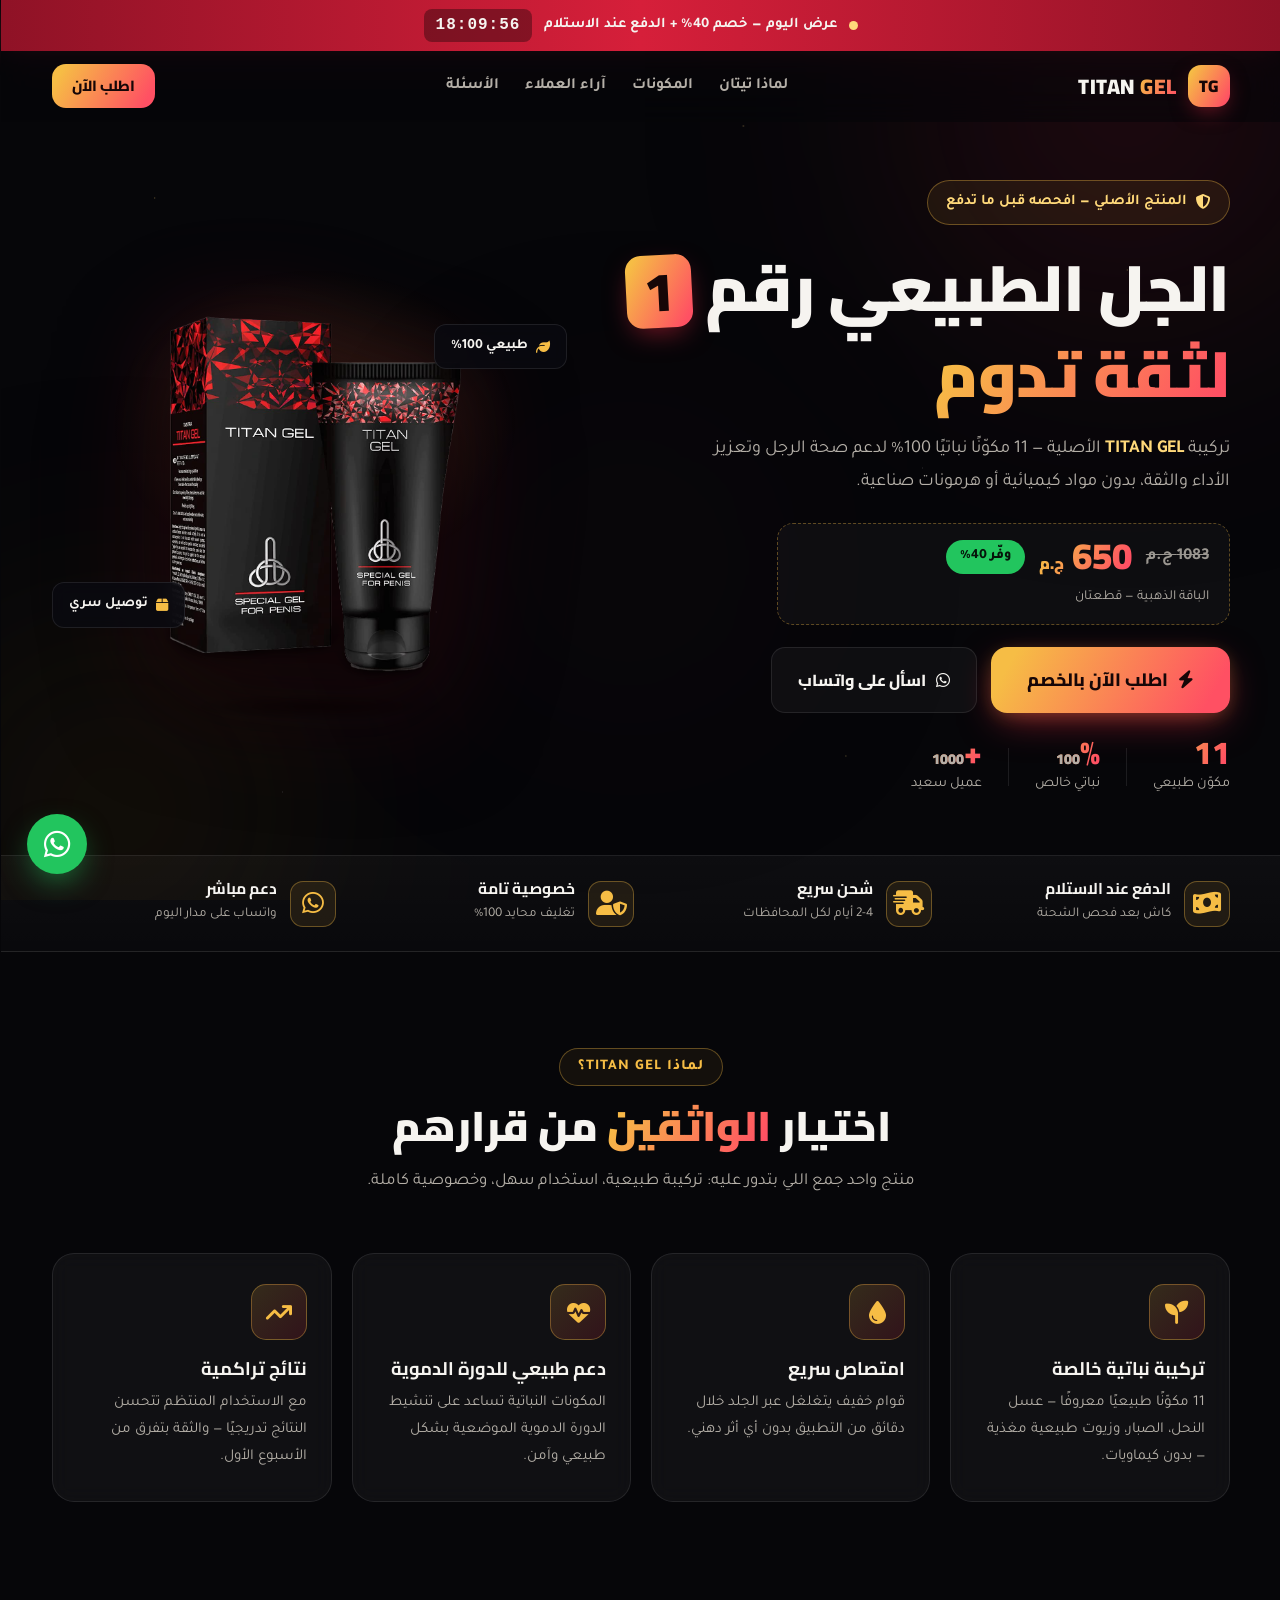
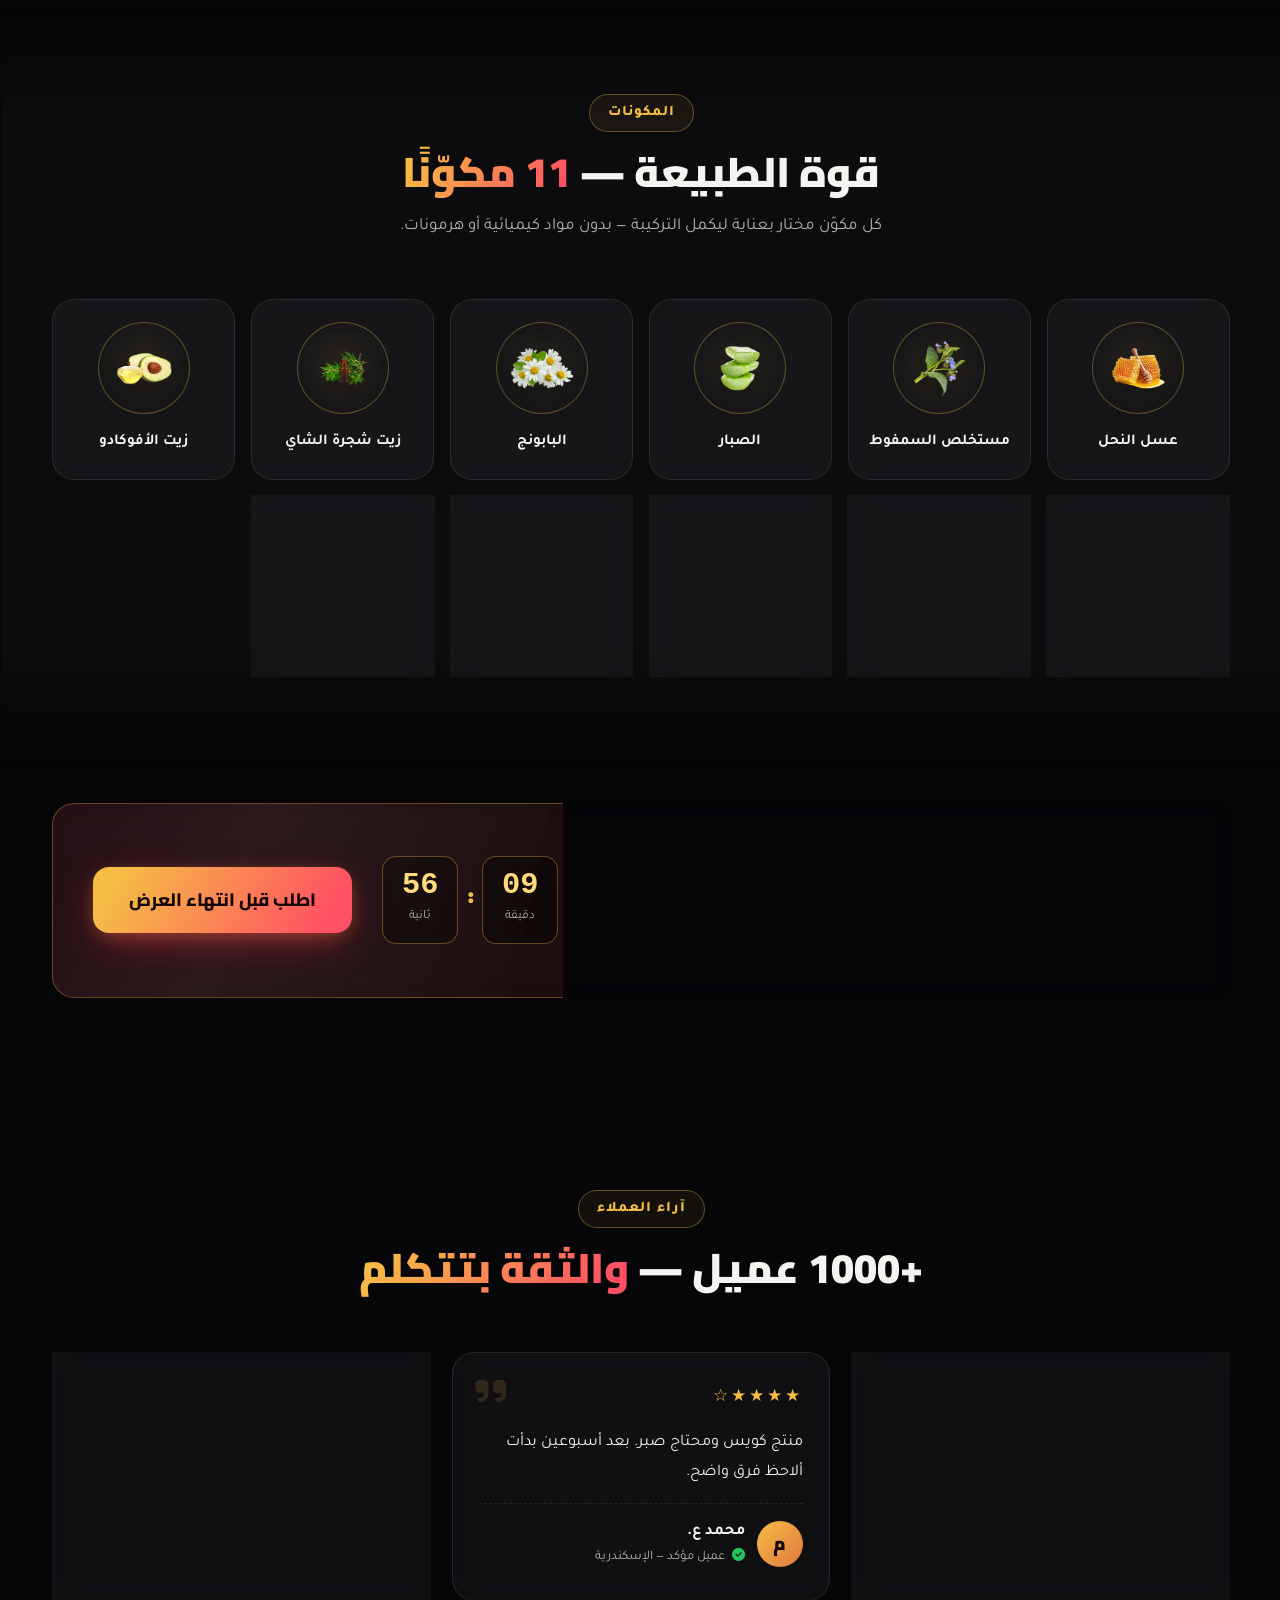
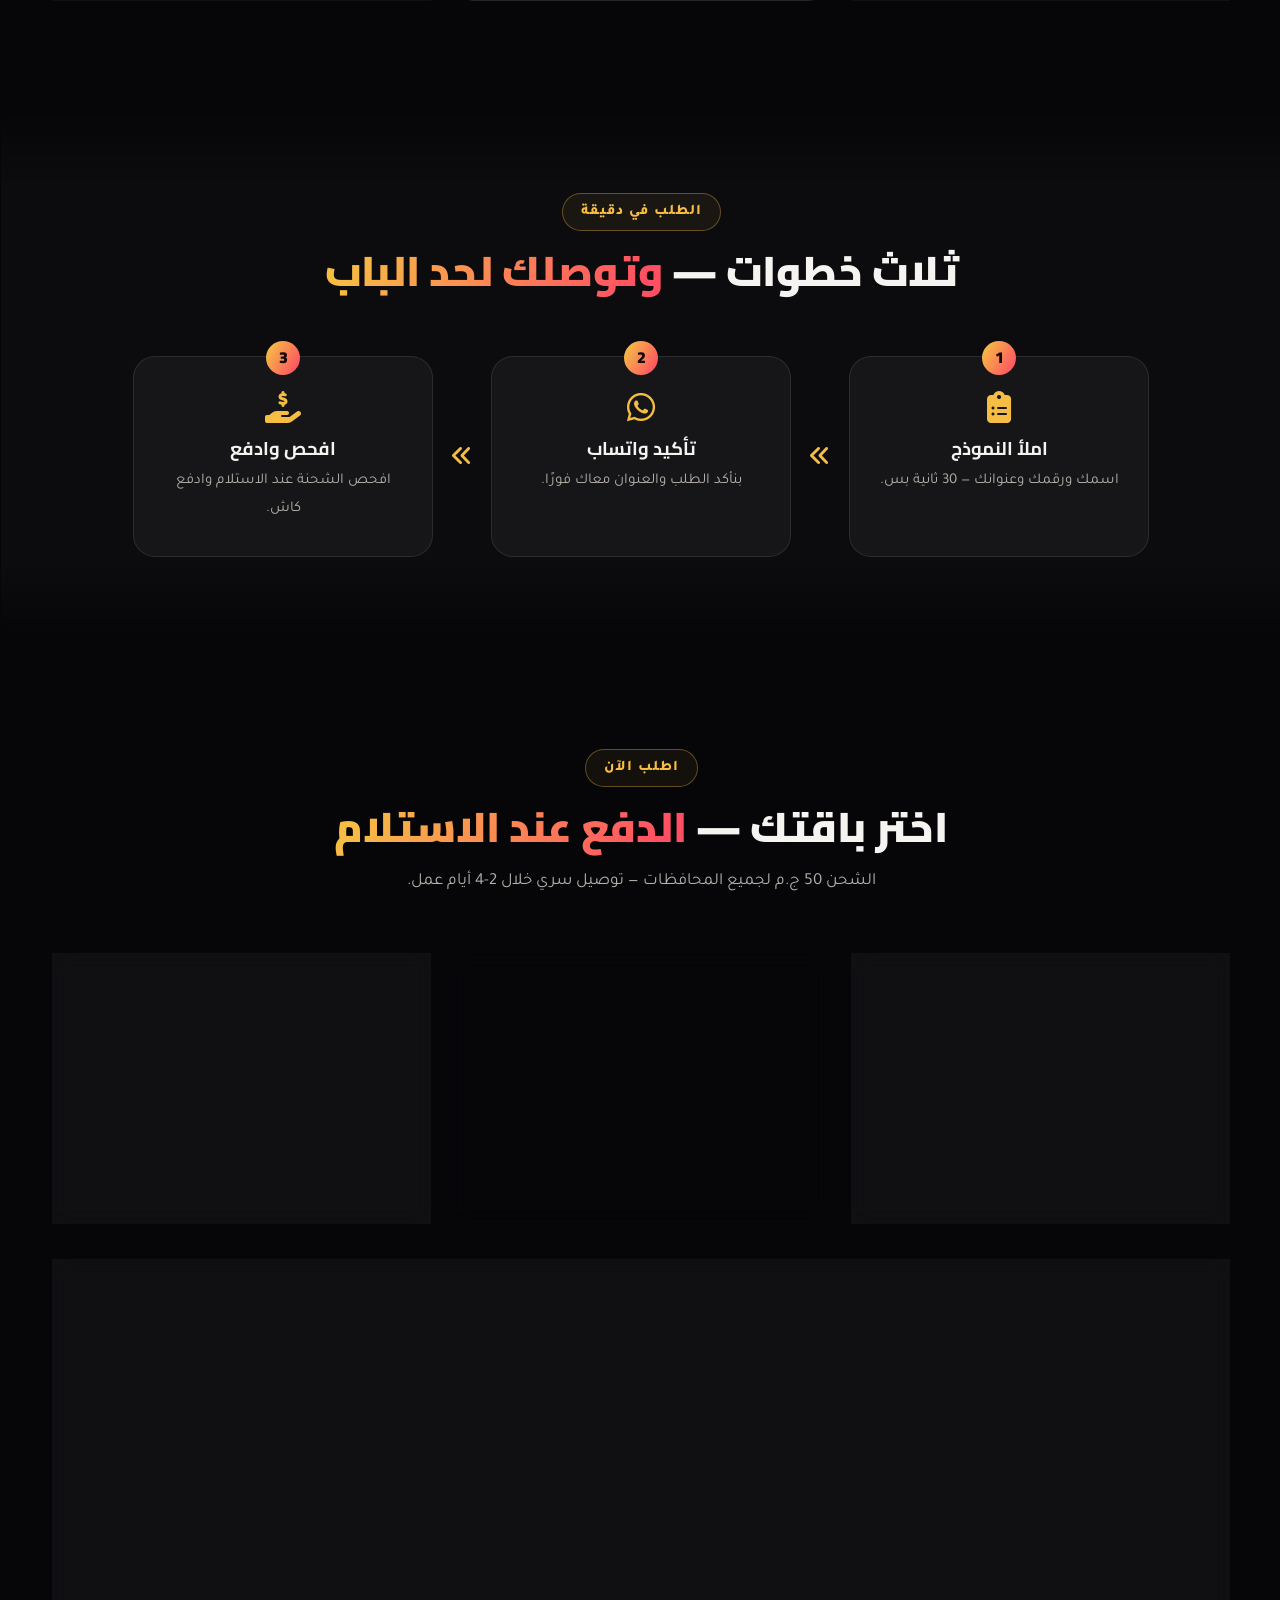
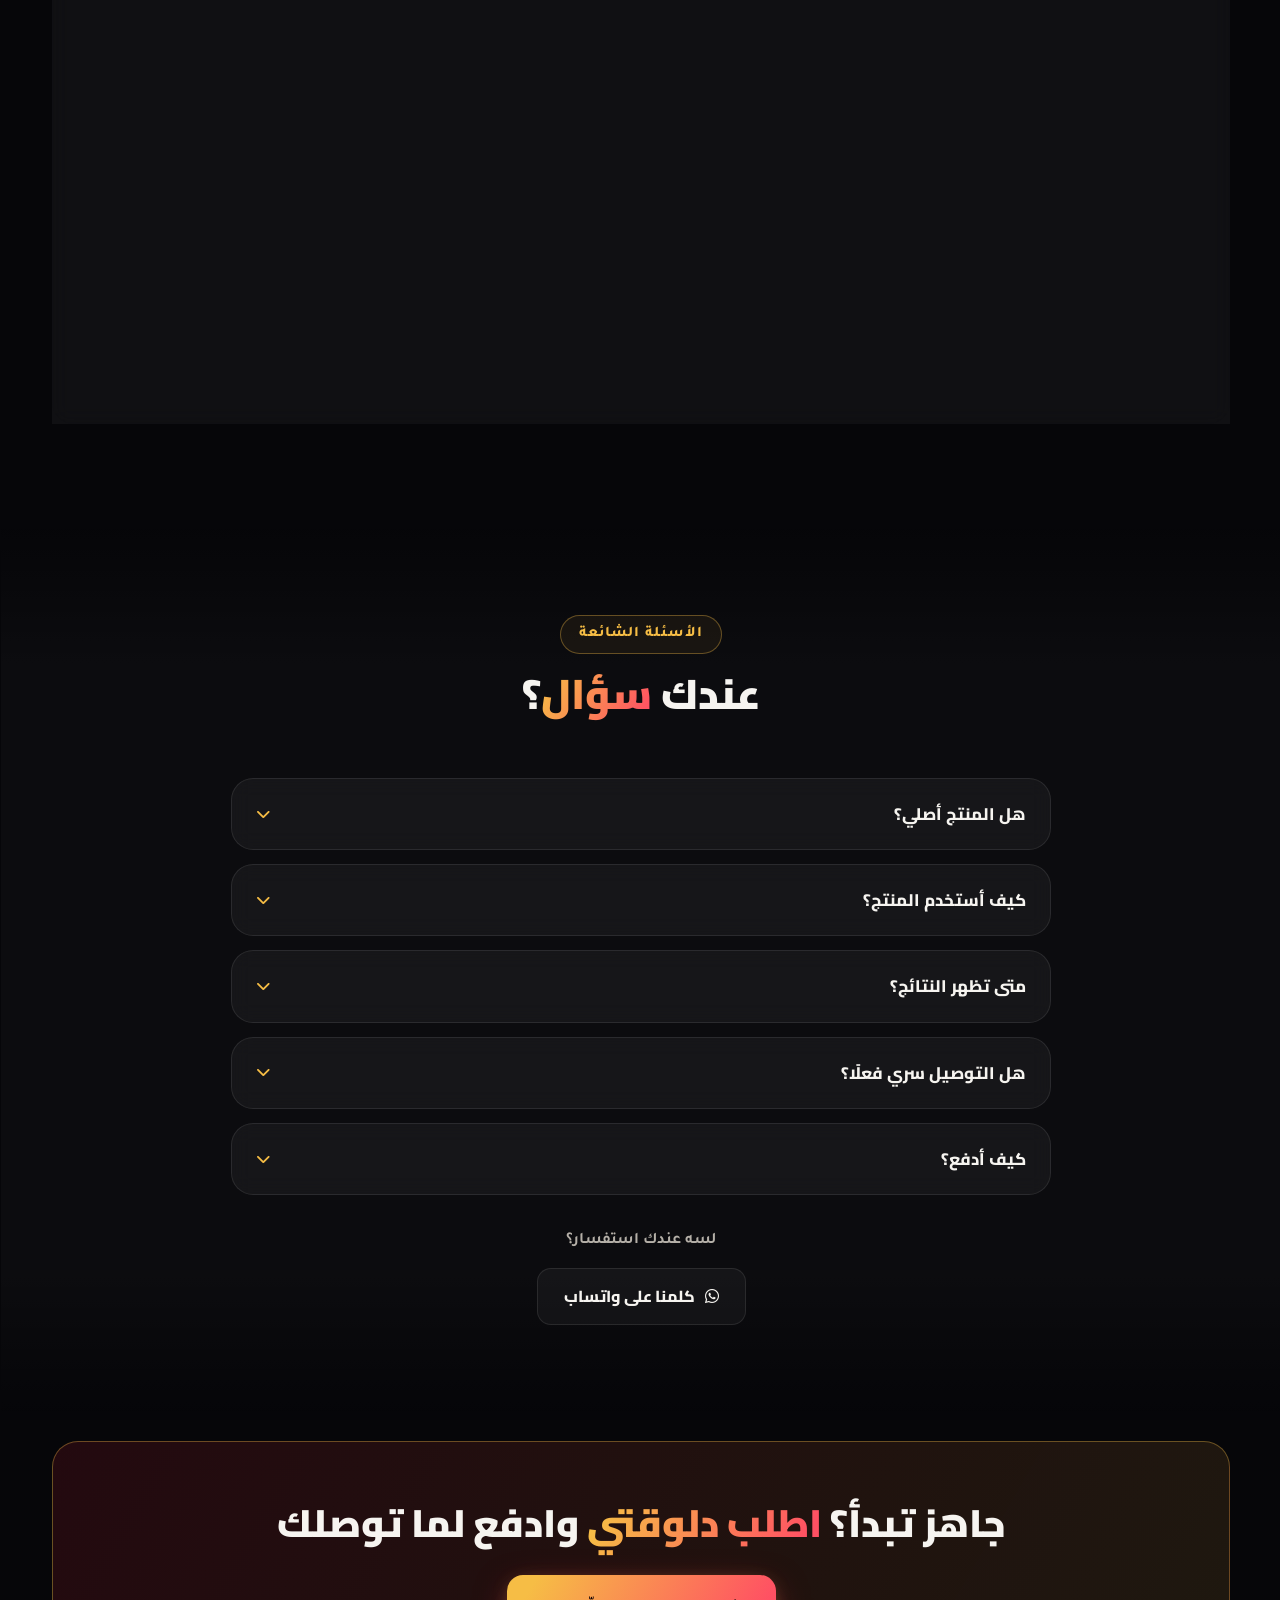
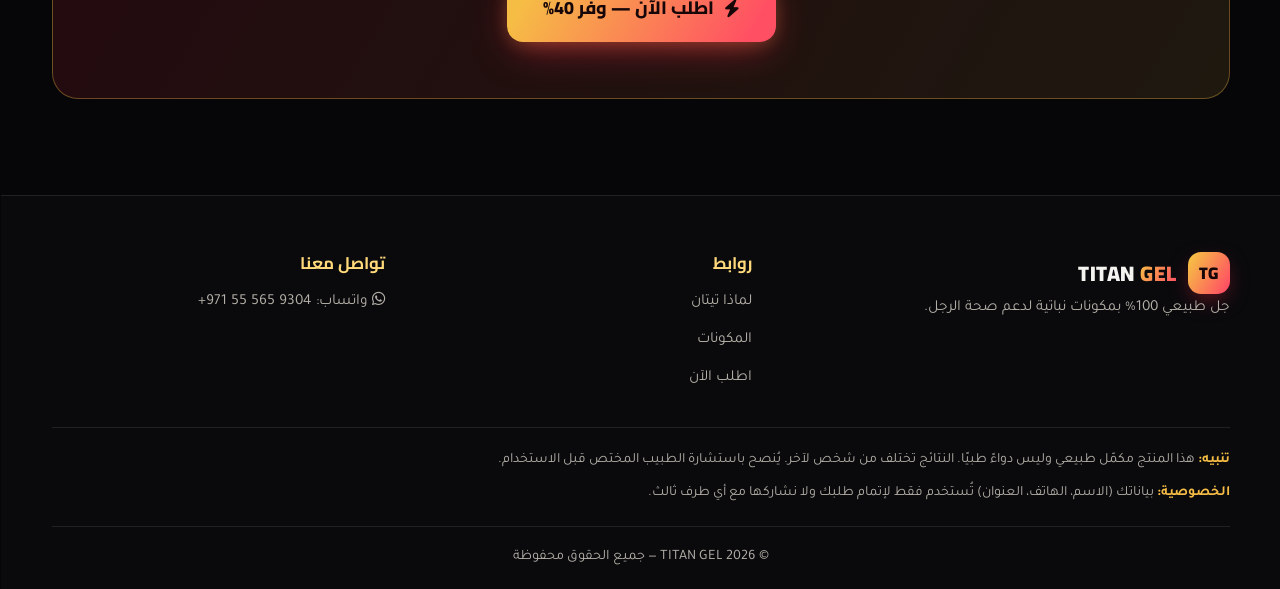
==== commit 78be46a6: "Add files via upload" ====
--- a/index.html
+++ b/index.html
@@ -3,50 +3,54 @@
 <head>
 <meta charset="UTF-8">
 <meta name="viewport" content="width=device-width, initial-scale=1">
-<title>TITAN GEL — الجل الطبيعي لدعم صحة الرجل | المنتج الأصلي</title>
-<meta name="description" content="TITAN GEL الأصلي — تركيبة طبيعية 100% من 11 مكوّنًا نباتيًا لدعم صحة الرجل وتعزيز الأداء والثقة. دفع عند الاستلام وتوصيل سري.">
+<title>TITAN GEL — الجل الطبيعي الأصلي لدعم صحة الرجل | خصم 40% والدفع عند الاستلام</title>
+<meta name="description" content="TITAN GEL الأصلي — تركيبة طبيعية 100% من 11 مكوّنًا نباتيًا لدعم صحة الرجل وتعزيز الأداء والثقة. خصم 40%، دفع عند الاستلام، وتوصيل سري.">
 <meta name="keywords" content="Titan Gel, تيتان جل, صحة الرجل, جل طبيعي, المنتج الأصلي">
-<meta name="theme-color" content="#07070c">
+<meta name="theme-color" content="#060609">
 <link rel="icon" href="assets/img/favicon.ico">
+<link rel="preload" as="image" href="assets/img/titan-home.png">
 
 <link rel="preconnect" href="https://fonts.googleapis.com">
 <link rel="preconnect" href="https://fonts.gstatic.com" crossorigin>
-<link href="https://fonts.googleapis.com/css2?family=Cairo:wght@400;600;700;800;900&family=Tajawal:wght@400;500;700;800;900&display=swap" rel="stylesheet">
+<link href="https://fonts.googleapis.com/css2?family=Cairo:wght@500;700;800;900;1000&family=Tajawal:wght@400;500;700;800&display=swap" rel="stylesheet">
 <link rel="stylesheet" href="https://cdnjs.cloudflare.com/ajax/libs/font-awesome/6.4.0/css/all.min.css">
-<link rel="stylesheet" href="assets/css/style.css?v=7">
-
-<meta property="og:title" content="TITAN GEL — الجل الطبيعي لدعم صحة الرجل">
-<meta property="og:description" content="تركيبة طبيعية 100% من 11 مكوّنًا نباتيًا — دفع عند الاستلام وتوصيل سري.">
+<link rel="stylesheet" href="assets/css/style.css?v=8">
+
+<meta property="og:title" content="TITAN GEL — الجل الطبيعي الأصلي لدعم صحة الرجل">
+<meta property="og:description" content="تركيبة طبيعية 100% من 11 مكوّنًا نباتيًا — خصم 40% والدفع عند الاستلام.">
 <meta property="og:type" content="website">
 <meta property="og:image" content="https://kashacoin4-art.github.io/titan-gel/assets/img/og-preview.jpg">
 <meta property="og:url" content="https://kashacoin4-art.github.io/titan-gel/">
 <meta name="twitter:card" content="summary_large_image">
-<meta name="twitter:title" content="TITAN GEL — الجل الطبيعي لدعم صحة الرجل">
+<meta name="twitter:title" content="TITAN GEL — الجل الطبيعي الأصلي لدعم صحة الرجل">
 <meta name="twitter:image" content="https://kashacoin4-art.github.io/titan-gel/assets/img/og-preview.jpg">
 </head>
 <body>
 
 <div class="progress-bar" id="progress-bar"></div>
-<div class="aurora" aria-hidden="true"><span class="a1"></span><span class="a2"></span><span class="a3"></span></div>
+<div class="bg-fx" aria-hidden="true">
+  <span class="glow g1"></span><span class="glow g2"></span><span class="glow g3"></span>
+  <span class="stars"></span>
+</div>
 
 <!-- ===== Offer bar ===== -->
 <div class="topbar">
   <div class="container topbar-inner">
     <span class="pulse-dot"></span>
-    <span class="topbar-text">عرض حصري — خصم <strong>40%</strong> + الدفع عند الاستلام</span>
-    <span class="topbar-timer" id="countdown">23:59:59</span>
+    <span class="topbar-text">عرض اليوم — خصم <strong>40%</strong> + الدفع عند الاستلام</span>
+    <span class="topbar-timer" id="countdown-mini">23:59:59</span>
   </div>
 </div>
 
 <!-- ===== Navbar ===== -->
 <nav class="navbar" id="navbar">
   <div class="container nav-inner">
-    <a href="#top" class="brand">
-      <img src="assets/img/titanlogo.png" alt="TITAN GEL" class="brand-logo" onerror="this.style.display='none'">
+    <a href="#top" class="brand" aria-label="TITAN GEL">
+      <span class="brand-mark">TG</span>
       <span class="brand-text">TITAN <em>GEL</em></span>
     </a>
     <ul class="nav-links">
-      <li><a href="#how">كيف يعمل</a></li>
+      <li><a href="#why">لماذا تيتان</a></li>
       <li><a href="#ingredients">المكونات</a></li>
       <li><a href="#reviews">آراء العملاء</a></li>
       <li><a href="#faq">الأسئلة</a></li>
@@ -59,73 +63,81 @@
 <header class="hero" id="top">
   <div class="container hero-grid">
     <div class="hero-copy">
-      <div class="badge reveal"><i class="fas fa-shield-halved"></i> المنتج الأصلي 100% — مكونات طبيعية آمنة</div>
-      <h1 class="reveal d1"><span class="grad">TITAN GEL</span><br>قوة الطبيعة<br>لثقةٍ تدوم</h1>
-      <p class="hero-sub reveal d2">تركيبة طبيعية 100% من <strong>11 مكوّنًا نباتيًا</strong> لدعم صحة الرجل وتعزيز الأداء والثقة — بدون مواد كيميائية أو هرمونات صناعية.</p>
+      <div class="badge reveal"><i class="fas fa-shield-halved"></i> المنتج الأصلي — افحصه قبل ما تدفع</div>
+      <h1 class="reveal d1">الجل الطبيعي رقم <span class="hl">1</span><br><span class="grad">لثقة تدوم</span></h1>
+      <p class="hero-sub reveal d2">تركيبة <strong>TITAN GEL</strong> الأصلية — 11 مكوّنًا نباتيًا 100% لدعم صحة الرجل وتعزيز الأداء والثقة، بدون مواد كيميائية أو هرمونات صناعية.</p>
+
+      <div class="price-anchor reveal d3">
+        <span class="old">1083 ج.م</span>
+        <span class="new">650 <small>ج.م</small></span>
+        <span class="save-chip">وفّر 40%</span>
+        <span class="pa-note">الباقة الذهبية — قطعتان</span>
+      </div>
+
       <div class="hero-cta reveal d3">
-        <a href="#order" class="btn btn-lg btn-glow"><i class="fas fa-bolt"></i> اطلب الآن — وفّر 40%</a>
-        <a href="#how" class="btn btn-ghost">كيف يعمل؟</a>
+        <a href="#order" class="btn btn-lg btn-glow"><i class="fas fa-bolt"></i> اطلب الآن بالخصم</a>
+        <a href="https://wa.me/971555659304?text=%D8%A3%D8%B1%D9%8A%D8%AF%20%D8%A7%D9%84%D8%A7%D8%B3%D8%AA%D9%81%D8%B3%D8%A7%D8%B1%20%D8%B9%D9%86%20TITAN%20GEL" target="_blank" rel="noopener" class="btn btn-ghost"><i class="fab fa-whatsapp"></i> اسأل على واتساب</a>
       </div>
+
       <div class="hero-stats reveal d4">
         <div><strong class="counter" data-count="11">0</strong><span>مكوّن طبيعي</span></div>
         <div class="sep"></div>
-        <div><strong><span class="counter" data-count="100">0</span>%</strong><span>مكونات نباتية</span></div>
+        <div><strong><span class="counter" data-count="100">0</span>%</strong><span>نباتي خالص</span></div>
         <div class="sep"></div>
         <div><strong>+<span class="counter" data-count="1000">0</span></strong><span>عميل سعيد</span></div>
       </div>
-      <div class="trust-row reveal d5">
-        <span><i class="fas fa-money-bill-wave"></i> الدفع عند الاستلام</span>
-        <span><i class="fas fa-box"></i> توصيل سري</span>
-        <span><i class="fas fa-leaf"></i> طبيعي 100%</span>
+    </div>
+
+    <div class="hero-visual reveal d2">
+      <div class="spotlight"></div>
+      <div class="product-stage" id="product-stage">
+        <img src="assets/img/titan-home.png" alt="عبوة TITAN GEL الأصلية" class="product-img" loading="eager">
+        <div class="product-shadow"></div>
       </div>
-    </div>
-    <div class="hero-visual reveal d2">
-      <div class="orbit-ring r1"></div>
-      <div class="orbit-ring r2"></div>
-      <div class="halo"></div>
-      <img src="assets/img/titan-home.png" alt="عبوة TITAN GEL الأصلية" class="product-img" loading="eager">
-      <div class="float-tag t1"><i class="fas fa-check-circle"></i> طبيعي 100%</div>
-      <div class="float-tag t2"><i class="fas fa-droplet"></i> امتصاص سريع</div>
-      <div class="float-tag t3"><i class="fas fa-lock"></i> شحنة سرية</div>
-    </div>
-  </div>
-  <div class="hero-fade"></div>
+      <div class="float-tag t1"><i class="fas fa-leaf"></i> طبيعي 100%</div>
+      <div class="float-tag t2"><i class="fas fa-box"></i> توصيل سري</div>
+    </div>
+  </div>
 </header>
 
-<!-- ===== Marquee strip ===== -->
-<div class="marquee" aria-hidden="true">
-  <div class="marquee-track">
-    <span>منتج أصلي</span><i>✦</i><span>مكونات طبيعية</span><i>✦</i><span>دفع عند الاستلام</span><i>✦</i><span>توصيل سري وسريع</span><i>✦</i><span>دعم واتساب مباشر</span><i>✦</i>
-    <span>منتج أصلي</span><i>✦</i><span>مكونات طبيعية</span><i>✦</i><span>دفع عند الاستلام</span><i>✦</i><span>توصيل سري وسريع</span><i>✦</i><span>دعم واتساب مباشر</span><i>✦</i>
+<!-- ===== Trust strip ===== -->
+<div class="trust-strip">
+  <div class="container trust-inner">
+    <div class="trust-item reveal"><i class="fas fa-money-bill-wave"></i><div><strong>الدفع عند الاستلام</strong><span>كاش بعد فحص الشحنة</span></div></div>
+    <div class="trust-item reveal d1"><i class="fas fa-truck-fast"></i><div><strong>شحن سريع</strong><span>2-4 أيام لكل المحافظات</span></div></div>
+    <div class="trust-item reveal d2"><i class="fas fa-user-shield"></i><div><strong>خصوصية تامة</strong><span>تغليف محايد 100%</span></div></div>
+    <div class="trust-item reveal d3"><i class="fab fa-whatsapp"></i><div><strong>دعم مباشر</strong><span>واتساب على مدار اليوم</span></div></div>
   </div>
 </div>
 
-<!-- ===== How it works ===== -->
-<section class="section" id="how">
+<!-- ===== Why ===== -->
+<section class="section" id="why">
   <div class="container">
     <div class="section-head reveal">
-      <span class="eyebrow">كيف يعمل</span>
-      <h2>ثلاث مراحل <span class="grad">طبيعية</span> متكاملة</h2>
-      <p>تركيبة فريدة من المكونات الطبيعية تعمل بالتدريج لدعم أدائك بشكل طبيعي.</p>
-    </div>
-    <div class="steps">
-      <article class="step glass reveal">
-        <span class="step-num">01</span>
-        <div class="step-icon"><i class="fas fa-droplet"></i></div>
-        <h3>الامتصاص السريع</h3>
-        <p>تتغلغل المكونات الطبيعية الفعّالة بسرعة عبر الجلد خلال دقائق من التطبيق.</p>
+      <span class="eyebrow">لماذا TITAN GEL؟</span>
+      <h2>اختيار <span class="grad">الواثقين</span> من قرارهم</h2>
+      <p>منتج واحد جمع اللي بتدور عليه: تركيبة طبيعية، استخدام سهل، وخصوصية كاملة.</p>
+    </div>
+    <div class="why-grid">
+      <article class="why-card glass reveal">
+        <div class="wc-icon"><i class="fas fa-seedling"></i></div>
+        <h3>تركيبة نباتية خالصة</h3>
+        <p>11 مكوّنًا طبيعيًا معروفًا — عسل النحل، الصبار، وزيوت طبيعية مغذية — بدون كيماويات.</p>
       </article>
-      <article class="step glass reveal d1">
-        <span class="step-num">02</span>
-        <div class="step-icon"><i class="fas fa-heart-pulse"></i></div>
-        <h3>تنشيط الدورة الدموية</h3>
-        <p>المكونات النباتية تساعد على تنشيط الدورة الدموية الموضعية بشكل طبيعي.</p>
+      <article class="why-card glass reveal d1">
+        <div class="wc-icon"><i class="fas fa-droplet"></i></div>
+        <h3>امتصاص سريع</h3>
+        <p>قوام خفيف يتغلغل عبر الجلد خلال دقائق من التطبيق بدون أي أثر دهني.</p>
       </article>
-      <article class="step glass reveal d2">
-        <span class="step-num">03</span>
-        <div class="step-icon"><i class="fas fa-arrow-trend-up"></i></div>
+      <article class="why-card glass reveal d2">
+        <div class="wc-icon"><i class="fas fa-heart-pulse"></i></div>
+        <h3>دعم طبيعي للدورة الدموية</h3>
+        <p>المكونات النباتية تساعد على تنشيط الدورة الدموية الموضعية بشكل طبيعي وآمن.</p>
+      </article>
+      <article class="why-card glass reveal d3">
+        <div class="wc-icon"><i class="fas fa-arrow-trend-up"></i></div>
         <h3>نتائج تراكمية</h3>
-        <p>مع الاستخدام المنتظم، تتحسن النتائج تدريجيًا بفضل التركيبة الطبيعية المتكاملة.</p>
+        <p>مع الاستخدام المنتظم تتحسن النتائج تدريجيًا — والثقة بتفرق من الأسبوع الأول.</p>
       </article>
     </div>
   </div>
@@ -136,67 +148,87 @@
   <div class="container">
     <div class="section-head reveal">
       <span class="eyebrow">المكونات</span>
-      <h2>11 مكوّنًا طبيعيًا <span class="grad">100%</span></h2>
-      <p>بدون مواد كيميائية أو هرمونات — قوة الطبيعة في تركيبة واحدة.</p>
+      <h2>قوة الطبيعة — <span class="grad">11 مكوّنًا</span></h2>
+      <p>كل مكوّن مختار بعناية ليكمل التركيبة — بدون مواد كيميائية أو هرمونات.</p>
     </div>
     <div class="ing-grid">
-      <div class="ing glass reveal"><img src="assets/img/Honey.png" alt="عسل النحل" loading="lazy"><span>عسل النحل</span></div>
-      <div class="ing glass reveal"><img src="assets/img/Comfrey-Extract.png" alt="مستخلص السمفوط" loading="lazy"><span>مستخلص السمفوط</span></div>
-      <div class="ing glass reveal"><img src="assets/img/Aloe-Vera-Extract.png" alt="الصبار" loading="lazy"><span>الصبار</span></div>
-      <div class="ing glass reveal"><img src="assets/img/Chamomile-Extract.png" alt="البابونج" loading="lazy"><span>البابونج</span></div>
-      <div class="ing glass reveal"><img src="assets/img/Tea-Tree-Oil.png" alt="زيت شجرة الشاي" loading="lazy"><span>زيت شجرة الشاي</span></div>
-      <div class="ing glass reveal"><img src="assets/img/Avocado-Oil.png" alt="زيت الأفوكادو" loading="lazy"><span>زيت الأفوكادو</span></div>
-      <div class="ing glass reveal"><img src="assets/img/Sweet-Almond-Oi.png" alt="زيت اللوز الحلو" loading="lazy"><span>زيت اللوز الحلو</span></div>
-      <div class="ing glass reveal"><img src="assets/img/Beeswax.png" alt="شمع العسل" loading="lazy"><span>شمع العسل</span></div>
-      <div class="ing glass reveal"><img src="assets/img/Olive-Oil.png" alt="زيت الزيتون" loading="lazy"><span>زيت الزيتون</span></div>
-      <div class="ing glass reveal"><img src="assets/img/Jojoba-Oi.png" alt="زيت الجوجوبا" loading="lazy"><span>زيت الجوجوبا</span></div>
-      <div class="ing glass reveal"><img src="assets/img/Coconut-Oil.png" alt="زيت جوز الهند" loading="lazy"><span>زيت جوز الهند</span></div>
-    </div>
-  </div>
-</section>
-
-<!-- ===== Experience ===== -->
-<section class="section" id="results">
-  <div class="container exp-grid">
-    <div class="exp-copy reveal">
-      <span class="eyebrow">تجربة الاستخدام</span>
-      <h2>رحلتك مع <span class="grad">TITAN GEL</span></h2>
-      <ul class="exp-list">
-        <li><i class="fas fa-circle-check"></i><div><strong>الأسبوع الأول</strong><p>تحسّن ملحوظ في الأداء وزيادة واضحة في الثقة بالنفس.</p></div></li>
-        <li><i class="fas fa-circle-check"></i><div><strong>مع الاستخدام المنتظم</strong><p>تحسّن كبير في الأداء العام ونسبة رضا عالية بين المستخدمين.</p></div></li>
-        <li><i class="fas fa-circle-check"></i><div><strong>سهولة الاستخدام</strong><p>جل موضعي سهل التطبيق يوميًا — يمتص سريعًا دون أي تعقيد.</p></div></li>
-      </ul>
-      <a href="#order" class="btn btn-glow"><i class="fas fa-fire"></i> ابدأ رحلتك الآن</a>
-    </div>
-    <div class="exp-visual reveal d1">
-      <img src="assets/img/product.jpg" alt="TITAN GEL" loading="lazy">
-    </div>
+      <div class="ing glass reveal"><div class="ing-ring"><img src="assets/img/Honey.png" alt="عسل النحل" loading="lazy"></div><span>عسل النحل</span></div>
+      <div class="ing glass reveal"><div class="ing-ring"><img src="assets/img/Comfrey-Extract.png" alt="مستخلص السمفوط" loading="lazy"></div><span>مستخلص السمفوط</span></div>
+      <div class="ing glass reveal"><div class="ing-ring"><img src="assets/img/Aloe-Vera-Extract.png" alt="الصبار" loading="lazy"></div><span>الصبار</span></div>
+      <div class="ing glass reveal"><div class="ing-ring"><img src="assets/img/Chamomile-Extract.png" alt="البابونج" loading="lazy"></div><span>البابونج</span></div>
+      <div class="ing glass reveal"><div class="ing-ring"><img src="assets/img/Tea-Tree-Oil.png" alt="زيت شجرة الشاي" loading="lazy"></div><span>زيت شجرة الشاي</span></div>
+      <div class="ing glass reveal"><div class="ing-ring"><img src="assets/img/Avocado-Oil.png" alt="زيت الأفوكادو" loading="lazy"></div><span>زيت الأفوكادو</span></div>
+      <div class="ing glass reveal"><div class="ing-ring"><img src="assets/img/Sweet-Almond-Oi.png" alt="زيت اللوز الحلو" loading="lazy"></div><span>زيت اللوز الحلو</span></div>
+      <div class="ing glass reveal"><div class="ing-ring"><img src="assets/img/Beeswax.png" alt="شمع العسل" loading="lazy"></div><span>شمع العسل</span></div>
+      <div class="ing glass reveal"><div class="ing-ring"><img src="assets/img/Olive-Oil.png" alt="زيت الزيتون" loading="lazy"></div><span>زيت الزيتون</span></div>
+      <div class="ing glass reveal"><div class="ing-ring"><img src="assets/img/Jojoba-Oi.png" alt="زيت الجوجوبا" loading="lazy"></div><span>زيت الجوجوبا</span></div>
+      <div class="ing glass reveal"><div class="ing-ring"><img src="assets/img/Coconut-Oil.png" alt="زيت جوز الهند" loading="lazy"></div><span>زيت جوز الهند</span></div>
+    </div>
+  </div>
+</section>
+
+<!-- ===== Deal banner ===== -->
+<section class="deal">
+  <div class="container deal-inner glass reveal">
+    <div class="deal-copy">
+      <span class="deal-tag"><i class="fas fa-fire"></i> عرض اليوم</span>
+      <h2>خصم <span class="grad">40%</span> + الدفع عند الاستلام</h2>
+      <p>العرض بيتجدد يوميًا لفترة محدودة — اطلب دلوقتي وثبّت سعرك.</p>
+    </div>
+    <div class="deal-timer" id="deal-timer">
+      <div class="dt-box"><strong id="dt-h">23</strong><span>ساعة</span></div>
+      <div class="dt-sep">:</div>
+      <div class="dt-box"><strong id="dt-m">59</strong><span>دقيقة</span></div>
+      <div class="dt-sep">:</div>
+      <div class="dt-box"><strong id="dt-s">59</strong><span>ثانية</span></div>
+    </div>
+    <a href="#order" class="btn btn-lg btn-glow">اطلب قبل انتهاء العرض</a>
   </div>
 </section>
 
 <!-- ===== Reviews ===== -->
-<section class="section section-alt" id="reviews">
+<section class="section" id="reviews">
   <div class="container">
     <div class="section-head reveal">
       <span class="eyebrow">آراء العملاء</span>
-      <h2>ماذا قال <span class="grad">عملاؤنا</span>؟</h2>
+      <h2>+1000 عميل — <span class="grad">والثقة بتتكلم</span></h2>
     </div>
     <div class="reviews">
       <figure class="review glass reveal">
+        <i class="fas fa-quote-right rq"></i>
         <div class="stars">★★★★★</div>
-        <blockquote>"استخدمته لمدة شهر والنتيجة كانت ملحوظة. المكونات الطبيعية فعلاً بتفرق."</blockquote>
-        <figcaption><span class="avatar">أ</span><div><strong>أحمد م.</strong><small>القاهرة</small></div></figcaption>
+        <blockquote>استخدمته لمدة شهر والنتيجة كانت ملحوظة. المكونات الطبيعية فعلاً بتفرق.</blockquote>
+        <figcaption><span class="avatar">أ</span><div><strong>أحمد م.</strong><small><i class="fas fa-circle-check"></i> عميل مؤكد — القاهرة</small></div></figcaption>
       </figure>
       <figure class="review glass reveal d1">
+        <i class="fas fa-quote-right rq"></i>
         <div class="stars">★★★★☆</div>
-        <blockquote>"منتج كويس ومحتاج صبر. بعد أسبوعين بدأت ألاحظ فرق واضح."</blockquote>
-        <figcaption><span class="avatar">م</span><div><strong>محمد ع.</strong><small>الإسكندرية</small></div></figcaption>
+        <blockquote>منتج كويس ومحتاج صبر. بعد أسبوعين بدأت ألاحظ فرق واضح.</blockquote>
+        <figcaption><span class="avatar av2">م</span><div><strong>محمد ع.</strong><small><i class="fas fa-circle-check"></i> عميل مؤكد — الإسكندرية</small></div></figcaption>
       </figure>
       <figure class="review glass reveal d2">
+        <i class="fas fa-quote-right rq"></i>
         <div class="stars">★★★★★</div>
-        <blockquote>"الجل سهل الاستخدام وريحته مقبولة. استخدمته 3 أسابيع وفعلاً في تحسّن."</blockquote>
-        <figcaption><span class="avatar">خ</span><div><strong>خالد ح.</strong><small>المنصورة</small></div></figcaption>
+        <blockquote>الجل سهل الاستخدام وريحته مقبولة. استخدمته 3 أسابيع وفعلاً في تحسّن.</blockquote>
+        <figcaption><span class="avatar av3">خ</span><div><strong>خالد ح.</strong><small><i class="fas fa-circle-check"></i> عميل مؤكد — المنصورة</small></div></figcaption>
       </figure>
+    </div>
+  </div>
+</section>
+
+<!-- ===== How to order ===== -->
+<section class="section section-alt" id="how-order">
+  <div class="container">
+    <div class="section-head reveal">
+      <span class="eyebrow">الطلب في دقيقة</span>
+      <h2>ثلاث خطوات — <span class="grad">وتوصلك لحد الباب</span></h2>
+    </div>
+    <div class="order-steps">
+      <div class="ostep reveal"><span class="os-num">1</span><i class="fas fa-clipboard-list"></i><h3>املأ النموذج</h3><p>اسمك ورقمك وعنوانك — 30 ثانية بس.</p></div>
+      <div class="os-arrow reveal d1"><i class="fas fa-angles-left"></i></div>
+      <div class="ostep reveal d1"><span class="os-num">2</span><i class="fab fa-whatsapp"></i><h3>تأكيد واتساب</h3><p>بنأكد الطلب والعنوان معاك فورًا.</p></div>
+      <div class="os-arrow reveal d2"><i class="fas fa-angles-left"></i></div>
+      <div class="ostep reveal d2"><span class="os-num">3</span><i class="fas fa-hand-holding-dollar"></i><h3>افحص وادفع</h3><p>افحص الشحنة عند الاستلام وادفع كاش.</p></div>
     </div>
   </div>
 </section>
@@ -216,34 +248,43 @@
         <span class="plan-qty">قطعة واحدة</span>
         <span class="plan-price">350 <small>ج.م</small></span>
         <span class="plan-note">+ 50 شحن</span>
+        <span class="plan-pick"><i class="fas fa-check"></i> اختر الباقة</span>
       </button>
       <button class="plan glass featured reveal d1" data-qty="2" type="button">
-        <span class="ribbon">الأكثر طلبًا</span>
+        <span class="ribbon"><i class="fas fa-crown"></i> الأكثر طلبًا</span>
         <span class="plan-name">الباقة الذهبية</span>
         <span class="plan-qty">قطعتان</span>
+        <span class="plan-old">750 ج.م</span>
         <span class="plan-price">650 <small>ج.م</small></span>
         <span class="plan-note">وفّر 100 ج.م + 50 شحن</span>
+        <span class="plan-pick"><i class="fas fa-check"></i> اختر الباقة</span>
       </button>
       <button class="plan glass reveal d2" data-qty="3" type="button">
         <span class="plan-name">باقة التوفير</span>
         <span class="plan-qty">3 قطع</span>
+        <span class="plan-old">1050 ج.م</span>
         <span class="plan-price">900 <small>ج.م</small></span>
         <span class="plan-note">وفّر 150 ج.م + 50 شحن</span>
+        <span class="plan-pick"><i class="fas fa-check"></i> اختر الباقة</span>
       </button>
     </div>
 
     <div class="order-wrap glass reveal">
       <div class="order-side">
         <img src="assets/img/titan-home.png" alt="TITAN GEL">
+        <div class="guarantee">
+          <i class="fas fa-shield-heart"></i>
+          <div><strong>اطمئن وأنت بتطلب</strong><span>افحص الشحنة بنفسك قبل ما تدفع جنيه واحد</span></div>
+        </div>
         <ul>
           <li><i class="fas fa-truck-fast"></i> شحن سريع 2-4 أيام</li>
-          <li><i class="fas fa-money-bill-wave"></i> الدفع عند الاستلام</li>
+          <li><i class="fas fa-money-bill-wave"></i> الدفع كاش عند الاستلام</li>
           <li><i class="fas fa-box"></i> تغليف سري محايد</li>
           <li><i class="fab fa-whatsapp"></i> تأكيد فوري عبر واتساب</li>
         </ul>
       </div>
       <form id="order-form" class="order-form" autocomplete="on" novalidate>
-        <h3>املأ بياناتك وسنتواصل معك فورًا</h3>
+        <h3><i class="fas fa-bolt"></i> اطلب الآن — هنكلمك خلال دقائق</h3>
         <div class="field">
           <label for="f-name"><i class="fas fa-user"></i> الاسم بالكامل</label>
           <input type="text" id="f-name" name="name" placeholder="مثال: أحمد محمد" required>
@@ -277,7 +318,7 @@
           <textarea id="f-notes" name="notes" rows="2" placeholder="أي ملاحظات إضافية..."></textarea>
         </div>
         <div class="total-box">
-          <span>الإجمالي شامل الشحن</span>
+          <div><span>الإجمالي شامل الشحن</span><small id="total-detail">650 + 50 شحن</small></div>
           <strong id="total">700 ج.م</strong>
         </div>
         <button type="submit" class="btn btn-lg btn-glow btn-submit">
@@ -285,7 +326,11 @@
           <span class="btn-loading"><i class="fas fa-spinner fa-spin"></i> جارٍ الإرسال...</span>
         </button>
         <p class="form-msg" id="form-msg"></p>
-        <p class="form-hint"><i class="fas fa-lock"></i> بياناتك آمنة وتُستخدم فقط لإتمام طلبك.</p>
+        <div class="form-trust">
+          <span><i class="fas fa-lock"></i> بياناتك آمنة</span>
+          <span><i class="fas fa-money-bill-wave"></i> بدون دفع مقدم</span>
+          <span><i class="fas fa-box"></i> شحنة سرية</span>
+        </div>
       </form>
     </div>
   </div>
@@ -320,6 +365,18 @@
         <p>الدفع كاش عند الاستلام بعد فحص الشحنة — بدون أي دفع مقدم.</p>
       </details>
     </div>
+    <div class="faq-cta reveal">
+      <p>لسه عندك استفسار؟</p>
+      <a href="https://wa.me/971555659304?text=%D8%A3%D8%B1%D9%8A%D8%AF%20%D8%A7%D9%84%D8%A7%D8%B3%D8%AA%D9%81%D8%B3%D8%A7%D8%B1%20%D8%B9%D9%86%20TITAN%20GEL" target="_blank" rel="noopener" class="btn btn-ghost"><i class="fab fa-whatsapp"></i> كلمنا على واتساب</a>
+    </div>
+  </div>
+</section>
+
+<!-- ===== Final CTA ===== -->
+<section class="final-cta">
+  <div class="container final-inner reveal">
+    <h2>جاهز تبدأ؟ <span class="grad">اطلب دلوقتي</span> وادفع لما توصلك</h2>
+    <a href="#order" class="btn btn-lg btn-glow"><i class="fas fa-bolt"></i> اطلب الآن — وفّر 40%</a>
   </div>
 </section>
 
@@ -327,13 +384,13 @@
 <footer class="footer">
   <div class="container footer-grid">
     <div>
-      <div class="brand"><span class="brand-text">TITAN <em>GEL</em></span></div>
+      <div class="brand"><span class="brand-mark">TG</span><span class="brand-text">TITAN <em>GEL</em></span></div>
       <p>جل طبيعي 100% بمكونات نباتية لدعم صحة الرجل.</p>
     </div>
     <div>
       <h4>روابط</h4>
       <ul>
-        <li><a href="#how">كيف يعمل</a></li>
+        <li><a href="#why">لماذا تيتان</a></li>
         <li><a href="#ingredients">المكونات</a></li>
         <li><a href="#order">اطلب الآن</a></li>
       </ul>
@@ -375,6 +432,6 @@
   </div>
 </div>
 
-<script src="assets/js/main.js?v=7" defer></script>
+<script src="assets/js/main.js?v=8" defer></script>
 </body>
 </html>
--- a/assets/css/style.css
+++ b/assets/css/style.css
@@ -1,394 +1,350 @@
-/* ==========================================================
-   TITAN GEL — Modern Landing Page
-   ========================================================== */
+/* ============================================================
+   TITAN GEL — v8 Premium Sales Landing
+   ============================================================ */
 :root{
-  --bg:#0a0a0f;
-  --bg-2:#13131f;
-  --surface:#1a1a28;
-  --surface-2:#222234;
-  --border:rgba(255,255,255,.08);
-  --text:#f1f5f9;
-  --text-dim:#94a3b8;
-  --text-mute:#64748b;
-  --primary:#dc2626;
-  --primary-2:#991b1b;
-  --gold:#fbbf24;
-  --gold-2:#f59e0b;
+  --bg:#060609;
+  --bg2:#0b0b12;
+  --surface:rgba(255,255,255,.045);
+  --border:rgba(255,255,255,.09);
+  --border-gold:rgba(246,189,69,.35);
+  --text:#f6f4f0;
+  --muted:#b5b0a8;
+  --gold:#f6bd45;
+  --gold2:#ffd97a;
+  --red:#d61f3a;
+  --red2:#ff5063;
   --green:#22c55e;
-  --grad-primary:linear-gradient(135deg,#dc2626 0%,#991b1b 100%);
-  --grad-gold:linear-gradient(135deg,#fbbf24 0%,#f59e0b 50%,#dc2626 100%);
-  --grad-hero:radial-gradient(ellipse at top right, #4a1010 0%, #0a0a0f 60%);
-  --shadow:0 20px 60px rgba(0,0,0,.5);
-  --shadow-glow:0 0 60px rgba(220,38,38,.4);
-  --radius:16px;
-  --radius-sm:10px;
-}
-
-*{box-sizing:border-box;margin:0;padding:0}
-html{scroll-behavior:smooth;scroll-padding-top:80px}
+  --grad:linear-gradient(120deg,var(--gold) 10%,var(--red2) 90%);
+  --radius:22px;
+  --shadow:0 26px 70px -20px rgba(0,0,0,.7);
+  --ease:cubic-bezier(.2,.7,.3,1);
+}
+*{margin:0;padding:0;box-sizing:border-box}
+html{scroll-behavior:smooth}
 body{
-  font-family:'Cairo','Tajawal',system-ui,-apple-system,Segoe UI,Tahoma,sans-serif;
+  font-family:'Tajawal','Cairo',sans-serif;
   background:var(--bg);
   color:var(--text);
-  line-height:1.7;
+  line-height:1.8;
   overflow-x:hidden;
-  -webkit-font-smoothing:antialiased;
 }
 img{max-width:100%;display:block}
-a{color:inherit;text-decoration:none;transition:.25s}
+a{color:inherit;text-decoration:none}
 ul{list-style:none}
-.container{max-width:1200px;margin:0 auto;padding:0 20px}
-.grad{background:var(--grad-gold);-webkit-background-clip:text;background-clip:text;color:transparent;font-weight:900}
-
-/* ===== Topbar ===== */
-.topbar{
-  background:linear-gradient(90deg,#7f1d1d,#dc2626,#7f1d1d);
-  background-size:200% 100%;
-  animation:bgmove 6s linear infinite;
-  color:#fff;
-  font-size:13px;
-  padding:8px 0;
-}
-@keyframes bgmove{to{background-position:200% 0}}
-.topbar-inner{display:flex;align-items:center;justify-content:center;gap:12px;flex-wrap:wrap;text-align:center}
-.pulse-dot{width:10px;height:10px;background:#fbbf24;border-radius:50%;box-shadow:0 0 0 0 rgba(251,191,36,.7);animation:pulse 1.6s infinite}
-@keyframes pulse{0%{box-shadow:0 0 0 0 rgba(251,191,36,.7)}70%{box-shadow:0 0 0 10px rgba(251,191,36,0)}100%{box-shadow:0 0 0 0 rgba(251,191,36,0)}}
-.topbar-timer{background:rgba(0,0,0,.35);padding:3px 10px;border-radius:6px;font-family:monospace;font-weight:700}
-
-/* ===== Navbar ===== */
-.navbar{
-  position:sticky;top:0;z-index:50;
-  background:rgba(10,10,15,.85);
-  backdrop-filter:blur(16px);
-  border-bottom:1px solid var(--border);
-}
-.nav-inner{display:flex;align-items:center;justify-content:space-between;padding:14px 20px;gap:20px}
-.brand{display:flex;align-items:center;gap:10px;font-weight:900;font-size:20px}
-.brand-mark{
-  width:40px;height:40px;border-radius:10px;
-  background:var(--grad-primary);
-  display:grid;place-items:center;color:#fff;font-weight:900;font-size:22px;
-  box-shadow:0 8px 20px rgba(220,38,38,.4);
-}
-.brand-text em{color:var(--gold);font-style:normal}
-.nav-links{display:flex;gap:24px}
-.nav-links a{color:var(--text-dim);font-weight:600;font-size:15px}
-.nav-links a:hover{color:var(--gold)}
-.btn-cta-sm{
-  background:var(--grad-primary);
-  color:#fff;padding:10px 20px;border-radius:10px;
-  font-weight:800;font-size:14px;
-  box-shadow:0 8px 20px rgba(220,38,38,.35);
-}
-.btn-cta-sm:hover{transform:translateY(-2px);box-shadow:0 12px 28px rgba(220,38,38,.5)}
-@media(max-width:768px){.nav-links{display:none}}
-
-/* ===== HERO ===== */
-.hero{position:relative;overflow:hidden;padding:80px 0 100px;background:var(--grad-hero)}
-.hero-bg{
-  position:absolute;inset:0;pointer-events:none;
-  background:
-    radial-gradient(circle at 20% 30%, rgba(220,38,38,.15), transparent 50%),
-    radial-gradient(circle at 80% 70%, rgba(251,191,36,.1), transparent 50%);
-}
-.hero-inner{position:relative;display:grid;grid-template-columns:1.2fr 1fr;gap:50px;align-items:center}
-.badge{
-  display:inline-flex;align-items:center;gap:8px;
-  padding:8px 16px;border:1px solid rgba(251,191,36,.3);
-  background:rgba(251,191,36,.08);color:var(--gold);
-  border-radius:50px;font-size:13px;font-weight:700;margin-bottom:20px;
-}
-.hero h1{font-size:clamp(32px,5vw,56px);line-height:1.2;font-weight:900;margin-bottom:20px}
-.hero-sub{font-size:.7em;color:var(--text);font-weight:700;line-height:1.4;display:inline-block;margin-top:8px}
-.hero-desc{font-size:17px;color:var(--text-dim);margin-bottom:30px;max-width:560px}
-.hero-stats{display:flex;gap:30px;margin-bottom:32px;flex-wrap:wrap}
-.hero-stats>div{display:flex;flex-direction:column}
-.hero-stats strong{font-size:32px;font-weight:900;background:var(--grad-gold);-webkit-background-clip:text;background-clip:text;color:transparent}
-.hero-stats span{color:var(--text-dim);font-size:13px;font-weight:600}
-.hero-cta{display:flex;gap:14px;flex-wrap:wrap;margin-bottom:30px}
-.btn-cta{
-  display:inline-flex;align-items:center;gap:10px;
-  padding:18px 32px;border-radius:14px;
-  background:var(--grad-primary);color:#fff;
-  font-weight:800;font-size:17px;
-  box-shadow:var(--shadow-glow);
-  position:relative;overflow:hidden;
-}
-.btn-cta::before{
-  content:'';position:absolute;inset:0;
-  background:linear-gradient(120deg,transparent,rgba(255,255,255,.3),transparent);
-  transform:translateX(-100%);transition:.6s;
-}
-.btn-cta:hover::before{transform:translateX(100%)}
-.btn-cta:hover{transform:translateY(-3px) scale(1.02)}
-.btn-ghost{
-  display:inline-flex;align-items:center;gap:8px;
-  padding:18px 28px;border-radius:14px;
-  border:1.5px solid var(--border);background:rgba(255,255,255,.03);
-  color:var(--text);font-weight:700;font-size:16px;
-}
-.btn-ghost:hover{border-color:var(--gold);color:var(--gold)}
-.trust-row{display:flex;gap:20px;flex-wrap:wrap;color:var(--text-dim);font-size:14px;font-weight:600}
-.trust-row i{color:var(--gold);margin-inline-end:6px}
-
-.hero-product{position:relative;display:grid;place-items:center}
-.hero-product img{max-width:420px;filter:drop-shadow(0 30px 50px rgba(220,38,38,.4));animation:float 4s ease-in-out infinite;position:relative;z-index:2}
-@keyframes float{0%,100%{transform:translateY(0)}50%{transform:translateY(-15px)}}
-.halo{
-  position:absolute;width:480px;height:480px;border-radius:50%;
-  background:radial-gradient(circle,rgba(220,38,38,.4),transparent 70%);
-  filter:blur(40px);animation:pulse2 3s ease-in-out infinite;
-}
-@keyframes pulse2{0%,100%{transform:scale(1);opacity:.7}50%{transform:scale(1.1);opacity:1}}
-.floating-tag{
-  position:absolute;background:rgba(26,26,40,.95);backdrop-filter:blur(10px);
-  border:1px solid var(--border);
-  padding:10px 16px;border-radius:50px;font-size:13px;font-weight:700;color:var(--text);
-  box-shadow:0 10px 30px rgba(0,0,0,.3);z-index:3;animation:floatTag 3s ease-in-out infinite;
-}
-.floating-tag i{color:var(--green);margin-inline-end:6px}
-.tag1{top:10%;right:-10px;animation-delay:0s}
-.tag2{top:50%;left:-30px;animation-delay:1s}
-.tag3{bottom:15%;right:-20px;animation-delay:2s}
-@keyframes floatTag{0%,100%{transform:translateY(0)}50%{transform:translateY(-10px)}}
-
-@media(max-width:900px){
-  .hero-inner{grid-template-columns:1fr;text-align:center}
-  .hero-stats,.hero-cta,.trust-row{justify-content:center}
-  .hero-product img{max-width:280px}
-  .halo{width:340px;height:340px}
-  .floating-tag{display:none}
-}
-
-/* ===== Features bar ===== */
-.features-bar{background:var(--bg-2);border-top:1px solid var(--border);border-bottom:1px solid var(--border);padding:30px 0}
-.fb-grid{display:grid;grid-template-columns:repeat(auto-fit,minmax(200px,1fr));gap:20px}
-.fb-grid>div{display:flex;align-items:center;gap:14px}
-.fb-grid i{font-size:28px;color:var(--gold);width:50px;height:50px;display:grid;place-items:center;background:rgba(251,191,36,.1);border-radius:12px;flex-shrink:0}
-.fb-grid strong{display:block;font-weight:800;font-size:15px}
-.fb-grid span{font-size:13px;color:var(--text-dim)}
-
-/* ===== Sections ===== */
-.section{padding:90px 0}
-.section-dark{background:var(--bg-2)}
-.section-grad{background:linear-gradient(180deg,var(--bg) 0%,#1a0a0a 100%)}
-.section-head{text-align:center;max-width:720px;margin:0 auto 60px}
-.eyebrow{
-  display:inline-block;padding:6px 14px;border-radius:50px;
-  background:rgba(220,38,38,.15);color:#fca5a5;
-  font-size:12px;font-weight:700;text-transform:uppercase;letter-spacing:1px;margin-bottom:14px;
-}
-.section-head h2{font-size:clamp(26px,4vw,42px);font-weight:900;line-height:1.3;margin-bottom:14px}
-.section-head p{color:var(--text-dim);font-size:17px}
-
-/* ===== Steps ===== */
-.steps-grid{display:grid;grid-template-columns:repeat(auto-fit,minmax(260px,1fr));gap:24px}
-.step{
-  background:var(--surface);border:1px solid var(--border);
-  padding:36px 28px;border-radius:var(--radius);
-  position:relative;overflow:hidden;transition:.3s;
-}
-.step::before{content:'';position:absolute;top:0;right:0;width:100%;height:3px;background:var(--grad-gold);transform:scaleX(0);transform-origin:right;transition:.4s}
-.step:hover{transform:translateY(-6px);border-color:rgba(251,191,36,.3)}
-.step:hover::before{transform:scaleX(1)}
-.step-num{font-size:80px;font-weight:900;color:rgba(251,191,36,.1);position:absolute;top:-10px;left:20px;line-height:1}
-.step-icon{font-size:36px;color:var(--gold);margin-bottom:18px;background:rgba(251,191,36,.1);width:64px;height:64px;display:grid;place-items:center;border-radius:14px}
-.step h3{font-size:20px;font-weight:800;margin-bottom:10px}
-.step p{color:var(--text-dim);font-size:15px}
-
-/* ===== Results ===== */
-.results-grid{display:grid;grid-template-columns:repeat(auto-fit,minmax(300px,1fr));gap:24px;max-width:900px;margin:0 auto}
-.result-card{
-  background:var(--surface);border:1px solid var(--border);
-  padding:36px 30px;border-radius:var(--radius);position:relative;
-}
-.result-card.highlight{
-  background:linear-gradient(135deg,rgba(220,38,38,.15),rgba(251,191,36,.08));
-  border-color:rgba(251,191,36,.4);
-  box-shadow:0 20px 50px rgba(220,38,38,.2);
-  transform:scale(1.03);
-}
-.result-badge{
-  position:absolute;top:-12px;right:24px;
-  background:var(--grad-gold);color:#0a0a0f;
-  padding:6px 14px;border-radius:50px;font-size:12px;font-weight:800;
-}
-.result-week{font-size:22px;font-weight:900;color:var(--gold);margin-bottom:24px;text-align:center;padding-bottom:14px;border-bottom:1px dashed var(--border)}
-.result-row{display:flex;justify-content:space-between;align-items:center;padding:14px 0;border-bottom:1px solid var(--border)}
-.result-row:last-child{border:0}
-.result-lbl{color:var(--text-dim);font-weight:600;font-size:15px}
-.result-lbl i{color:var(--gold);margin-inline-end:8px}
-.result-val{font-weight:800;font-size:16px}
-.result-val span{color:var(--gold);font-size:18px}
-
-/* ===== Ingredients ===== */
-.ing-grid{display:grid;grid-template-columns:repeat(auto-fit,minmax(140px,1fr));gap:18px}
-.ing{
-  background:var(--surface);border:1px solid var(--border);
-  padding:20px;border-radius:var(--radius);text-align:center;transition:.3s;
-}
-.ing:hover{transform:translateY(-4px);border-color:rgba(34,197,94,.3);box-shadow:0 14px 30px rgba(34,197,94,.1)}
-.ing img{width:70px;height:70px;object-fit:contain;margin:0 auto 12px}
-.ing span{display:block;font-size:13px;font-weight:700;color:var(--text-dim)}
-
-/* ===== Why ===== */
-.why-grid{display:grid;grid-template-columns:repeat(auto-fit,minmax(240px,1fr));gap:20px}
-.why{
-  background:rgba(255,255,255,.03);
-  border:1px solid var(--border);
-  padding:30px 24px;border-radius:var(--radius);
-  text-align:center;transition:.3s;
-}
-.why:hover{transform:translateY(-6px);background:rgba(220,38,38,.08);border-color:rgba(220,38,38,.3)}
-.why i{font-size:40px;color:var(--gold);margin-bottom:16px}
-.why h4{font-size:17px;font-weight:800;margin-bottom:10px}
-.why p{color:var(--text-dim);font-size:14px}
-
-/* ===== Testimonials ===== */
-.test-grid{display:grid;grid-template-columns:repeat(auto-fit,minmax(280px,1fr));gap:22px}
-.test{
-  background:var(--surface);border:1px solid var(--border);
-  padding:28px;border-radius:var(--radius);
-}
-.stars{color:var(--gold);font-size:18px;margin-bottom:12px;letter-spacing:2px}
-.test p{color:var(--text-dim);font-style:italic;margin-bottom:16px;line-height:1.7}
-.test-author strong{display:block;font-weight:800}
-.test-author span{font-size:13px;color:var(--text-mute)}
-
-/* ===== Order ===== */
-.section-order{background:radial-gradient(ellipse at center,rgba(220,38,38,.15),var(--bg) 70%);padding:90px 0 130px}
-.order-grid{display:grid;grid-template-columns:1fr 1.2fr;gap:36px;align-items:start}
-.price-box{
-  background:linear-gradient(160deg,var(--surface),var(--surface-2));
-  border:1px solid var(--border);
-  padding:32px;border-radius:20px;
-  position:sticky;top:90px;
-}
-.price-old{color:var(--text-mute);font-size:15px;margin-bottom:8px}
-.price-old s{color:#94a3b8}
-.price-new{font-size:64px;font-weight:900;background:var(--grad-gold);-webkit-background-clip:text;background-clip:text;color:transparent;line-height:1}
-.price-new small{font-size:24px;color:var(--gold)}
-.price-save{display:inline-flex;align-items:center;gap:6px;background:rgba(34,197,94,.15);color:#86efac;padding:6px 14px;border-radius:50px;font-size:13px;font-weight:700;margin-top:10px}
-.price-features{margin-top:24px;display:grid;gap:10px}
-.price-features div{display:flex;align-items:center;gap:10px;color:var(--text-dim);font-weight:600;font-size:14px}
-.price-features i{color:var(--green)}
-
-.countdown{display:grid;grid-template-columns:repeat(3,1fr);gap:8px;margin-top:24px;padding-top:20px;border-top:1px dashed var(--border)}
-.countdown>div{background:rgba(0,0,0,.3);border:1px solid var(--border);padding:12px 6px;border-radius:10px;text-align:center}
-.countdown span{font-family:monospace;font-size:24px;font-weight:900;color:var(--gold);display:block}
-.countdown small{color:var(--text-mute);font-size:11px}
-
-.order-form{
-  background:var(--surface);border:1px solid var(--border);
-  padding:36px;border-radius:20px;box-shadow:var(--shadow);
-}
-.order-form h3{font-size:24px;font-weight:900;margin-bottom:6px}
-.form-sub{color:var(--text-dim);margin-bottom:24px;font-size:15px}
-.field{margin-bottom:16px}
-.field label{display:block;font-weight:700;font-size:14px;margin-bottom:8px;color:var(--text)}
+h1,h2,h3,h4{font-family:'Cairo',sans-serif;line-height:1.35}
+.container{width:min(1180px,92%);margin-inline:auto}
+.container.narrow{width:min(820px,92%)}
+.grad{background:var(--grad);-webkit-background-clip:text;background-clip:text;color:transparent}
+
+/* ---------- background fx ---------- */
+.bg-fx{position:fixed;inset:0;z-index:-2;overflow:hidden;pointer-events:none}
+.bg-fx .glow{position:absolute;border-radius:50%;filter:blur(120px);opacity:.55}
+.bg-fx .g1{width:56vw;height:56vw;background:radial-gradient(circle,#4b101c,transparent 62%);top:-20vw;right:-16vw;animation:drift 18s ease-in-out infinite alternate}
+.bg-fx .g2{width:46vw;height:46vw;background:radial-gradient(circle,#33260a,transparent 62%);bottom:-16vw;left:-14vw;animation:drift 22s ease-in-out infinite alternate-reverse}
+.bg-fx .g3{width:26vw;height:26vw;background:radial-gradient(circle,#230b11,transparent 62%);top:44%;left:36%;animation:drift 26s ease-in-out infinite alternate}
+@keyframes drift{from{transform:translate(0,0) scale(1)}to{transform:translate(5vw,-4vw) scale(1.12)}}
+.bg-fx .stars{position:absolute;inset:0;opacity:.5;
+  background-image:radial-gradient(1.2px 1.2px at 12% 22%,rgba(255,217,122,.6),transparent),
+    radial-gradient(1px 1px at 34% 68%,rgba(255,255,255,.35),transparent),
+    radial-gradient(1.4px 1.4px at 58% 14%,rgba(255,217,122,.5),transparent),
+    radial-gradient(1px 1px at 72% 52%,rgba(255,255,255,.3),transparent),
+    radial-gradient(1.2px 1.2px at 88% 30%,rgba(255,217,122,.55),transparent),
+    radial-gradient(1px 1px at 22% 88%,rgba(255,255,255,.3),transparent),
+    radial-gradient(1.3px 1.3px at 66% 84%,rgba(255,217,122,.45),transparent);
+  animation:twinkle 6s ease-in-out infinite alternate}
+@keyframes twinkle{from{opacity:.3}to{opacity:.65}}
+
+/* ---------- progress ---------- */
+.progress-bar{position:fixed;top:0;right:0;height:3px;width:0;background:var(--grad);z-index:200}
+
+/* ---------- topbar ---------- */
+.topbar{background:linear-gradient(90deg,#8f1226,#d61f3a 50%,#8f1226);font-weight:700;font-size:.92rem;position:relative;z-index:60;box-shadow:0 6px 24px -8px rgba(214,31,58,.5)}
+.topbar-inner{display:flex;align-items:center;justify-content:center;gap:12px;padding:9px 0;flex-wrap:wrap}
+.pulse-dot{width:9px;height:9px;border-radius:50%;background:#ffd97a;animation:pulse 1.4s infinite}
+@keyframes pulse{0%,100%{box-shadow:0 0 0 0 rgba(255,217,122,.7)}55%{box-shadow:0 0 0 8px rgba(255,217,122,0)}}
+.topbar-timer{background:rgba(0,0,0,.35);padding:2px 12px;border-radius:8px;font-family:monospace;font-size:1rem;letter-spacing:1px}
+
+/* ---------- navbar ---------- */
+.navbar{position:sticky;top:0;z-index:100;backdrop-filter:blur(18px);-webkit-backdrop-filter:blur(18px);background:rgba(6,6,9,.6);border-bottom:1px solid transparent;transition:.3s}
+.navbar.scrolled{background:rgba(6,6,9,.9);border-bottom-color:var(--border)}
+.nav-inner{display:flex;align-items:center;justify-content:space-between;padding:13px 0;gap:16px}
+.brand{display:flex;align-items:center;gap:11px}
+.brand-mark{width:42px;height:42px;border-radius:13px;display:grid;place-items:center;background:var(--grad);color:#160607;font-family:'Cairo';font-weight:1000;font-size:1.05rem;letter-spacing:.5px;box-shadow:0 8px 22px -6px rgba(224,38,63,.55)}
+.brand-text{font-family:'Cairo';font-weight:900;font-size:1.32rem;letter-spacing:.5px}
+.brand-text em{font-style:normal;background:var(--grad);-webkit-background-clip:text;background-clip:text;color:transparent}
+.nav-links{display:flex;gap:26px;font-weight:700;font-size:.98rem}
+.nav-links a{color:var(--muted);transition:.25s;position:relative}
+.nav-links a::after{content:'';position:absolute;bottom:-6px;right:0;width:0;height:2px;background:var(--grad);transition:width .3s var(--ease);border-radius:2px}
+.nav-links a:hover{color:var(--gold2)}
+.nav-links a:hover::after{width:100%}
+
+/* ---------- buttons ---------- */
+.btn{display:inline-flex;align-items:center;justify-content:center;gap:10px;font-family:'Cairo';font-weight:800;border:none;cursor:pointer;border-radius:14px;padding:13px 26px;font-size:1rem;background:var(--grad);color:#160607;transition:transform .25s var(--ease),box-shadow .25s;position:relative;overflow:hidden}
+.btn:hover{transform:translateY(-3px) scale(1.015)}
+.btn:active{transform:translateY(-1px) scale(.99)}
+.btn-sm{padding:9px 20px;font-size:.92rem}
+.btn-lg{padding:17px 36px;font-size:1.12rem;border-radius:16px}
+.btn-glow{box-shadow:0 12px 38px -8px rgba(224,38,63,.6),0 4px 20px -6px rgba(246,189,69,.45)}
+.btn-glow::after{content:'';position:absolute;inset:0;background:linear-gradient(110deg,transparent 30%,rgba(255,255,255,.4) 50%,transparent 70%);transform:translateX(160%);animation:shine 3.4s infinite}
+@keyframes shine{to{transform:translateX(-160%)}}
+.btn-ghost{background:rgba(255,255,255,.04);color:var(--text);border:1.5px solid var(--border)}
+.btn-ghost:hover{border-color:var(--gold);color:var(--gold2);background:rgba(246,189,69,.07)}
+
+/* ---------- glass ---------- */
+.glass{background:var(--surface);border:1px solid var(--border);border-radius:var(--radius);backdrop-filter:blur(10px);-webkit-backdrop-filter:blur(10px)}
+
+/* ---------- hero ---------- */
+.hero{position:relative;padding:58px 0 30px}
+.hero-grid{display:grid;grid-template-columns:1.08fr .92fr;gap:36px;align-items:center}
+.badge{display:inline-flex;align-items:center;gap:9px;border:1px solid var(--border-gold);color:var(--gold2);background:rgba(246,189,69,.08);padding:8px 18px;border-radius:99px;font-weight:700;font-size:.93rem}
+.hero h1{font-size:clamp(2.4rem,5.2vw,4rem);font-weight:1000;margin:20px 0 16px;letter-spacing:-.5px}
+.hero h1 .hl{display:inline-grid;place-items:center;background:var(--grad);color:#160607;border-radius:16px;padding:0 18px;font-size:.85em;transform:rotate(-3deg);box-shadow:0 10px 28px -8px rgba(224,38,63,.6)}
+.hero-sub{color:var(--muted);font-size:1.14rem;max-width:33rem}
+.hero-sub strong{color:var(--gold2)}
+
+.price-anchor{display:flex;align-items:center;gap:14px;flex-wrap:wrap;margin:24px 0 6px;background:rgba(255,255,255,.035);border:1px dashed var(--border-gold);border-radius:16px;padding:14px 20px;width:fit-content}
+.price-anchor .old{color:var(--muted);text-decoration:line-through;font-weight:700;font-size:1.05rem;opacity:.85}
+.price-anchor .new{font-family:'Cairo';font-weight:1000;font-size:2.3rem;line-height:1;background:var(--grad);-webkit-background-clip:text;background-clip:text;color:transparent}
+.price-anchor .new small{font-size:1rem}
+.save-chip{background:var(--green);color:#06130a;font-weight:800;border-radius:99px;padding:4px 14px;font-size:.88rem}
+.pa-note{width:100%;color:var(--muted);font-size:.86rem;margin-top:-4px}
+
+.hero-cta{display:flex;gap:14px;margin:22px 0;flex-wrap:wrap}
+.hero-stats{display:flex;align-items:center;gap:26px;margin-top:8px;flex-wrap:wrap}
+.hero-stats strong{font-family:'Cairo';font-size:2rem;font-weight:900;background:var(--grad);-webkit-background-clip:text;background-clip:text;color:transparent;display:block;line-height:1.1}
+.hero-stats span{color:var(--muted);font-size:.9rem}
+.hero-stats .sep{width:1px;height:38px;background:var(--border)}
+
+.hero-visual{position:relative;display:flex;justify-content:center;align-items:flex-end;min-height:460px}
+.spotlight{position:absolute;top:-8%;left:50%;transform:translateX(-50%);width:120%;height:115%;background:radial-gradient(ellipse 46% 42% at 50% 38%,rgba(246,189,69,.14),transparent 70%);pointer-events:none}
+.product-stage{position:relative;z-index:3;will-change:transform}
+.product-img{width:min(390px,82vw);filter:drop-shadow(0 40px 54px rgba(0,0,0,.65)) drop-shadow(0 0 44px rgba(224,38,63,.18));animation:levitate 6s ease-in-out infinite}
+@keyframes levitate{0%,100%{transform:translateY(0)}50%{transform:translateY(-16px)}}
+.product-shadow{width:64%;height:26px;margin:6px auto 0;border-radius:50%;background:radial-gradient(ellipse,rgba(0,0,0,.65),transparent 70%);animation:shadowPulse 6s ease-in-out infinite}
+@keyframes shadowPulse{0%,100%{transform:scale(1);opacity:.8}50%{transform:scale(.86);opacity:.5}}
+.float-tag{position:absolute;z-index:4;display:inline-flex;align-items:center;gap:8px;background:rgba(10,10,16,.85);border:1px solid var(--border);border-radius:12px;padding:9px 16px;font-weight:700;font-size:.88rem;backdrop-filter:blur(8px);animation:tagFloat 4.8s ease-in-out infinite}
+.float-tag i{color:var(--gold)}
+.float-tag.t1{top:14%;right:2%}
+.float-tag.t2{bottom:20%;left:0;animation-delay:1.6s}
+@keyframes tagFloat{0%,100%{transform:translateY(0)}50%{transform:translateY(-11px)}}
+
+/* ---------- trust strip ---------- */
+.trust-strip{border-block:1px solid var(--border);background:linear-gradient(180deg,rgba(255,255,255,.035),rgba(255,255,255,.015));margin-top:26px}
+.trust-inner{display:grid;grid-template-columns:repeat(4,1fr);gap:14px;padding:22px 0}
+.trust-item{display:flex;align-items:center;gap:13px}
+.trust-item i{font-size:1.55rem;color:var(--gold);width:46px;height:46px;border-radius:13px;display:grid;place-items:center;background:rgba(246,189,69,.09);border:1px solid var(--border-gold);flex-shrink:0}
+.trust-item strong{font-family:'Cairo';font-size:.98rem;display:block;line-height:1.4}
+.trust-item span{color:var(--muted);font-size:.84rem}
+
+/* ---------- sections ---------- */
+.section{padding:96px 0;position:relative}
+.section-alt{background:linear-gradient(180deg,transparent,rgba(255,255,255,.028) 16%,rgba(255,255,255,.028) 84%,transparent)}
+.section-head{text-align:center;max-width:660px;margin:0 auto 56px}
+.eyebrow{display:inline-block;font-weight:800;color:var(--gold);letter-spacing:1px;font-size:.92rem;margin-bottom:12px;border:1px solid var(--border-gold);border-radius:99px;padding:5px 18px;background:rgba(246,189,69,.06)}
+.section-head h2{font-size:clamp(1.75rem,3.5vw,2.6rem);font-weight:1000;margin-bottom:12px}
+.section-head p{color:var(--muted);font-size:1.06rem}
+
+/* ---------- why grid ---------- */
+.why-grid{display:grid;grid-template-columns:repeat(4,1fr);gap:20px}
+.why-card{padding:30px 24px;transition:transform .35s var(--ease),border-color .35s,box-shadow .35s;position:relative;overflow:hidden}
+.why-card::before{content:'';position:absolute;inset:0 0 auto 0;height:3px;background:var(--grad);opacity:0;transition:.35s}
+.why-card:hover{transform:translateY(-9px);border-color:var(--border-gold);box-shadow:0 22px 50px -18px rgba(246,189,69,.25)}
+.why-card:hover::before{opacity:1}
+.wc-icon{width:56px;height:56px;border-radius:15px;display:grid;place-items:center;font-size:1.45rem;background:linear-gradient(135deg,rgba(246,189,69,.16),rgba(224,38,63,.16));color:var(--gold);border:1px solid var(--border-gold);margin-bottom:16px}
+.why-card h3{font-size:1.14rem;margin-bottom:8px}
+.why-card p{color:var(--muted);font-size:.95rem}
+
+/* ---------- ingredients ---------- */
+.ing-grid{display:grid;grid-template-columns:repeat(auto-fill,minmax(160px,1fr));gap:16px}
+.ing{padding:22px 12px;text-align:center;transition:transform .35s var(--ease),border-color .35s}
+.ing:hover{transform:translateY(-7px);border-color:var(--border-gold)}
+.ing-ring{width:92px;height:92px;margin:0 auto 14px;border-radius:50%;display:grid;place-items:center;background:radial-gradient(circle,rgba(246,189,69,.1),transparent 75%);border:1px solid var(--border-gold);transition:.35s}
+.ing:hover .ing-ring{box-shadow:0 0 0 6px rgba(246,189,69,.08);transform:rotate(6deg) scale(1.05)}
+.ing-ring img{width:62px;height:62px;object-fit:contain;filter:drop-shadow(0 8px 14px rgba(0,0,0,.45))}
+.ing span{font-weight:700;font-size:.95rem}
+
+/* ---------- deal banner ---------- */
+.deal{padding:30px 0 96px}
+.deal-inner{display:grid;grid-template-columns:1.2fr auto auto;gap:30px;align-items:center;padding:38px 40px;border-color:var(--border-gold);background:linear-gradient(120deg,rgba(214,31,58,.12),rgba(246,189,69,.08));position:relative;overflow:hidden}
+.deal-inner::before{content:'';position:absolute;top:-60%;left:-10%;width:50%;height:220%;background:linear-gradient(100deg,transparent,rgba(255,255,255,.06),transparent);transform:rotate(12deg);animation:dealShine 5s infinite}
+@keyframes dealShine{to{left:110%}}
+.deal-tag{display:inline-flex;align-items:center;gap:8px;color:var(--red2);font-weight:800;margin-bottom:8px}
+.deal-copy h2{font-size:clamp(1.5rem,2.8vw,2.1rem);font-weight:1000}
+.deal-copy p{color:var(--muted);margin-top:6px}
+.deal-timer{display:flex;align-items:center;gap:8px}
+.dt-box{background:rgba(0,0,0,.4);border:1px solid var(--border-gold);border-radius:14px;padding:12px 16px;text-align:center;min-width:76px}
+.dt-box strong{font-family:monospace;font-size:1.9rem;font-weight:800;color:var(--gold2);display:block;line-height:1.1}
+.dt-box span{font-size:.78rem;color:var(--muted)}
+.dt-sep{font-size:1.6rem;font-weight:900;color:var(--gold)}
+
+/* ---------- reviews ---------- */
+.reviews{display:grid;grid-template-columns:repeat(3,1fr);gap:22px}
+.review{padding:30px 26px;display:flex;flex-direction:column;gap:14px;position:relative;transition:transform .35s var(--ease),border-color .35s}
+.review:hover{transform:translateY(-8px);border-color:var(--border-gold)}
+.review .rq{position:absolute;top:20px;left:22px;font-size:2.2rem;color:rgba(246,189,69,.14)}
+.stars{color:var(--gold);letter-spacing:3px;font-size:1.08rem}
+.review blockquote{color:var(--text);font-size:1.02rem;line-height:1.85}
+.review figcaption{display:flex;align-items:center;gap:12px;margin-top:auto;padding-top:14px;border-top:1px dashed var(--border)}
+.avatar{width:46px;height:46px;border-radius:50%;display:grid;place-items:center;background:var(--grad);color:#160607;font-family:'Cairo';font-weight:900;font-size:1.15rem;flex-shrink:0}
+.avatar.av2{background:linear-gradient(135deg,#f6bd45,#e0783f)}
+.avatar.av3{background:linear-gradient(135deg,#ff5063,#b0203b)}
+.review small{color:var(--muted);display:block;font-size:.82rem}
+.review small i{color:var(--green);margin-inline-end:4px}
+
+/* ---------- order steps ---------- */
+.order-steps{display:flex;align-items:stretch;justify-content:center;gap:18px;flex-wrap:wrap}
+.ostep{flex:1;min-width:210px;max-width:300px;text-align:center;background:var(--surface);border:1px solid var(--border);border-radius:var(--radius);padding:34px 24px;position:relative;transition:transform .35s var(--ease),border-color .35s}
+.ostep:hover{transform:translateY(-7px);border-color:var(--border-gold)}
+.os-num{position:absolute;top:-16px;right:50%;transform:translateX(50%);width:34px;height:34px;border-radius:50%;display:grid;place-items:center;background:var(--grad);color:#160607;font-family:'Cairo';font-weight:900}
+.ostep i{font-size:2rem;color:var(--gold);margin-bottom:14px}
+.ostep h3{font-size:1.15rem;margin-bottom:6px}
+.ostep p{color:var(--muted);font-size:.94rem}
+.os-arrow{display:grid;place-items:center;color:var(--gold);font-size:1.4rem;opacity:.6}
+
+/* ---------- plans ---------- */
+.plans{display:grid;grid-template-columns:repeat(3,1fr);gap:22px;margin-bottom:36px;align-items:stretch}
+.plan{padding:32px 22px 26px;text-align:center;cursor:pointer;color:var(--text);font-family:inherit;position:relative;transition:transform .35s var(--ease),border-color .35s,background .35s,box-shadow .35s;display:flex;flex-direction:column;gap:4px}
+.plan:hover{transform:translateY(-7px)}
+.plan.selected{border-color:var(--gold);background:rgba(246,189,69,.1);box-shadow:0 18px 54px -16px rgba(246,189,69,.4)}
+.plan.selected .plan-pick{background:var(--grad);color:#160607;border-color:transparent}
+.plan.featured{border-color:var(--border-gold);background:linear-gradient(180deg,rgba(246,189,69,.07),rgba(255,255,255,.03))}
+.ribbon{position:absolute;top:-14px;right:50%;transform:translateX(50%);background:var(--grad);color:#160607;font-weight:800;font-size:.82rem;padding:5px 18px;border-radius:99px;white-space:nowrap;display:inline-flex;gap:6px;align-items:center;box-shadow:0 8px 20px -6px rgba(224,38,63,.5)}
+.plan-name{font-weight:800;color:var(--gold2);font-size:.95rem}
+.plan-qty{font-family:'Cairo';font-weight:900;font-size:1.32rem}
+.plan-old{color:var(--muted);text-decoration:line-through;font-size:.98rem;opacity:.8}
+.plan-price{font-family:'Cairo';font-weight:1000;font-size:2.5rem;background:var(--grad);-webkit-background-clip:text;background-clip:text;color:transparent;line-height:1.12}
+.plan-price small{font-size:1.05rem}
+.plan-note{color:var(--muted);font-size:.88rem}
+.plan-pick{margin-top:14px;display:inline-flex;align-items:center;justify-content:center;gap:8px;border:1.5px solid var(--border);border-radius:12px;padding:9px 0;font-weight:800;font-size:.92rem;color:var(--muted);transition:.3s}
+.plan:hover .plan-pick{border-color:var(--gold);color:var(--gold2)}
+
+/* ---------- order ---------- */
+.order-wrap{display:grid;grid-template-columns:.82fr 1.18fr;gap:0;overflow:hidden;border-color:var(--border-gold)}
+.order-side{background:linear-gradient(165deg,rgba(214,31,58,.13),rgba(246,189,69,.07));padding:38px 30px;display:flex;flex-direction:column;gap:22px;align-items:center;justify-content:center;border-inline-end:1px solid var(--border)}
+.order-side>img{width:min(230px,76%);filter:drop-shadow(0 22px 32px rgba(0,0,0,.55))}
+.guarantee{display:flex;gap:13px;align-items:center;background:rgba(34,197,94,.09);border:1px solid rgba(34,197,94,.35);border-radius:15px;padding:13px 16px;width:100%}
+.guarantee i{font-size:1.7rem;color:var(--green)}
+.guarantee strong{font-family:'Cairo';font-size:.98rem;display:block}
+.guarantee span{color:var(--muted);font-size:.84rem}
+.order-side ul{display:grid;gap:12px;font-weight:700;font-size:.96rem;width:100%}
+.order-side ul i{color:var(--gold);width:24px;text-align:center;margin-inline-end:8px}
+.order-form{padding:38px 34px}
+.order-form h3{font-size:1.3rem;margin-bottom:24px}
+.order-form h3 i{color:var(--gold);margin-inline-end:8px}
+.field{margin-bottom:16px;flex:1}
+.field-row{display:flex;gap:14px}
+.field label{display:block;font-weight:700;font-size:.92rem;margin-bottom:7px;color:var(--muted)}
 .field label i{color:var(--gold);margin-inline-end:6px}
 .field input,.field select,.field textarea{
-  width:100%;padding:13px 16px;
-  background:rgba(0,0,0,.3);border:1.5px solid var(--border);
-  border-radius:12px;color:var(--text);font-family:inherit;font-size:15px;
-  transition:.2s;
-}
-.field input:focus,.field select:focus,.field textarea:focus{outline:0;border-color:var(--gold);background:rgba(0,0,0,.5);box-shadow:0 0 0 4px rgba(251,191,36,.1)}
-.row2{display:grid;grid-template-columns:1fr 1fr;gap:14px}
-.btn-submit{
-  width:100%;padding:18px;border:0;border-radius:14px;
-  background:var(--grad-primary);color:#fff;
-  font-family:inherit;font-weight:800;font-size:18px;cursor:pointer;
-  box-shadow:var(--shadow-glow);position:relative;overflow:hidden;margin-top:8px;
-  transition:.25s;
-}
-.btn-submit:hover{transform:translateY(-2px)}
-.btn-submit[disabled]{opacity:.7;cursor:not-allowed}
-.btn-loader{display:none}
+  width:100%;background:rgba(255,255,255,.05);border:1.5px solid var(--border);border-radius:13px;
+  padding:13px 16px;color:var(--text);font-family:inherit;font-size:1rem;transition:.25s;outline:none
+}
+.field input:focus,.field select:focus,.field textarea:focus{border-color:var(--gold);background:rgba(246,189,69,.06);box-shadow:0 0 0 4px rgba(246,189,69,.13)}
+.field input.err{border-color:var(--red2);box-shadow:0 0 0 4px rgba(224,38,63,.15)}
+.field select option{background:#14141e;color:var(--text)}
+.total-box{display:flex;align-items:center;justify-content:space-between;background:rgba(246,189,69,.08);border:1px dashed var(--border-gold);border-radius:15px;padding:15px 20px;margin:20px 0;font-weight:800}
+.total-box small{display:block;color:var(--muted);font-weight:600;font-size:.82rem}
+.total-box strong{font-family:'Cairo';font-size:1.65rem;background:var(--grad);-webkit-background-clip:text;background-clip:text;color:transparent}
+.btn-submit{width:100%}
+.btn-submit .btn-loading{display:none}
 .btn-submit.loading .btn-txt{display:none}
-.btn-submit.loading .btn-loader{display:inline}
-.form-msg{margin-top:14px;padding:14px;border-radius:10px;font-weight:700;font-size:14px;text-align:center;display:none}
-.form-msg.success{display:block;background:rgba(34,197,94,.15);color:#86efac;border:1px solid rgba(34,197,94,.3)}
-.form-msg.error{display:block;background:rgba(220,38,38,.15);color:#fca5a5;border:1px solid rgba(220,38,38,.3)}
-.form-trust{text-align:center;margin-top:14px;color:var(--text-mute);font-size:13px}
-.form-trust i{color:var(--green)}
-
-@media(max-width:900px){
-  .order-grid{grid-template-columns:1fr}
-  .price-box{position:static}
-  .row2{grid-template-columns:1fr}
-}
-
-/* ===== Footer ===== */
-.footer{background:var(--bg-2);border-top:1px solid var(--border);padding:60px 0 24px}
-.footer-grid{display:grid;grid-template-columns:2fr 1fr 1fr;gap:30px;margin-bottom:30px}
-.footer p{color:var(--text-dim);margin-top:14px;font-size:14px}
-.footer h5{font-weight:800;margin-bottom:14px;font-size:16px}
-.footer ul li{margin-bottom:8px}
-.footer ul a,.footer ul li{color:var(--text-dim);font-size:14px}
-.footer ul a:hover{color:var(--gold)}
-.footer-bottom{text-align:center;color:var(--text-mute);font-size:13px;padding-top:24px;border-top:1px solid var(--border)}
-@media(max-width:768px){.footer-grid{grid-template-columns:1fr;text-align:center}}
-
-/* ===== Mobile sticky CTA ===== */
-.mobile-cta{
-  display:none;position:fixed;bottom:14px;left:14px;right:14px;z-index:40;
-  background:var(--grad-primary);color:#fff;
-  text-align:center;padding:16px;border-radius:14px;
-  font-weight:800;font-size:16px;
-  box-shadow:0 10px 30px rgba(220,38,38,.5);
-}
-@media(max-width:768px){.mobile-cta{display:block}.section-order{padding-bottom:90px}}
-
-/* ===== WhatsApp Float ===== */
-.whatsapp-float{
-  position:fixed;bottom:90px;left:20px;z-index:45;
-  width:60px;height:60px;border-radius:50%;
-  background:#25D366;color:#fff;
-  display:grid;place-items:center;
-  font-size:30px;
-  box-shadow:0 8px 25px rgba(37,211,102,.5);
-  transition:.3s;
-  animation:waBounce 2s ease-in-out infinite;
-}
-.whatsapp-float:hover{transform:scale(1.12);box-shadow:0 12px 35px rgba(37,211,102,.6)}
-@keyframes waBounce{0%,100%{transform:translateY(0)}50%{transform:translateY(-6px)}}
-@media(max-width:768px){.whatsapp-float{bottom:80px;left:14px;width:54px;height:54px;font-size:26px}}
-
-/* Scroll reveal */
-.reveal{opacity:0;transform:translateY(30px);transition:.8s}
+.btn-submit.loading .btn-loading{display:inline-flex;align-items:center;gap:8px}
+.form-msg{margin-top:12px;font-weight:700;display:none}
+.form-msg.error{display:block;color:var(--red2)}
+.form-msg.success{display:block;color:#5fdb8b}
+.form-trust{display:flex;justify-content:center;gap:20px;margin-top:16px;color:var(--muted);font-size:.85rem;font-weight:600;flex-wrap:wrap}
+.form-trust i{color:var(--gold);margin-inline-end:5px}
+
+/* ---------- FAQ ---------- */
+.faq-list{display:grid;gap:14px}
+.faq{padding:0;overflow:hidden;transition:border-color .3s}
+.faq[open]{border-color:var(--border-gold)}
+.faq summary{cursor:pointer;list-style:none;display:flex;align-items:center;justify-content:space-between;font-family:'Cairo';font-weight:800;font-size:1.05rem;padding:20px 24px;transition:color .25s}
+.faq summary::-webkit-details-marker{display:none}
+.faq summary i{transition:transform .3s;color:var(--gold);font-size:.9rem}
+.faq[open] summary{color:var(--gold2)}
+.faq[open] summary i{transform:rotate(180deg)}
+.faq p{padding:0 24px 20px;color:var(--muted)}
+.faq-cta{text-align:center;margin-top:32px}
+.faq-cta p{color:var(--muted);margin-bottom:12px;font-weight:700}
+
+/* ---------- final CTA ---------- */
+.final-cta{padding:20px 0 96px}
+.final-inner{text-align:center;background:linear-gradient(120deg,rgba(214,31,58,.14),rgba(246,189,69,.1));border:1px solid var(--border-gold);border-radius:26px;padding:56px 30px}
+.final-inner h2{font-size:clamp(1.6rem,3.2vw,2.4rem);font-weight:1000;margin-bottom:26px}
+
+/* ---------- footer ---------- */
+.footer{border-top:1px solid var(--border);background:rgba(255,255,255,.02);padding-top:56px}
+.footer-grid{display:grid;grid-template-columns:1.2fr .9fr .9fr;gap:34px;padding-bottom:34px}
+.footer h4{font-size:1.05rem;margin-bottom:14px;color:var(--gold2)}
+.footer p,.footer a{color:var(--muted);font-size:.96rem}
+.footer a:hover{color:var(--gold2)}
+.footer ul{display:grid;gap:9px}
+.disclaimer{border-top:1px solid var(--border);padding-block:20px;display:grid;gap:8px}
+.disclaimer p{color:var(--muted);font-size:.88rem}
+.disclaimer strong{color:var(--gold)}
+.copyright{border-top:1px solid var(--border);padding-block:18px;text-align:center;color:var(--muted);font-size:.9rem}
+
+/* ---------- floating whatsapp ---------- */
+.whatsapp-float{position:fixed;bottom:26px;left:26px;z-index:90;width:60px;height:60px;border-radius:50%;background:#22c55e;display:grid;place-items:center;font-size:1.9rem;color:#fff;box-shadow:0 12px 30px -6px rgba(34,197,94,.55);animation:waPulse 2.6s infinite;transition:transform .25s}
+.whatsapp-float:hover{transform:scale(1.1)}
+@keyframes waPulse{0%,100%{box-shadow:0 12px 30px -6px rgba(34,197,94,.55),0 0 0 0 rgba(34,197,94,.4)}55%{box-shadow:0 12px 30px -6px rgba(34,197,94,.55),0 0 0 16px rgba(34,197,94,0)}}
+
+/* ---------- sticky mobile CTA ---------- */
+.sticky-cta{position:fixed;bottom:0;left:0;right:0;z-index:95;display:none;align-items:center;justify-content:space-between;gap:14px;padding:12px 18px;background:rgba(8,8,13,.95);backdrop-filter:blur(14px);border-top:1px solid var(--border)}
+.sticky-cta strong{font-family:'Cairo';font-size:1.2rem;background:var(--grad);-webkit-background-clip:text;background-clip:text;color:transparent;display:block;line-height:1.1}
+.sticky-cta span{color:var(--muted);font-size:.8rem}
+.sticky-cta .btn{padding:11px 26px}
+
+/* ---------- modal ---------- */
+.modal{position:fixed;inset:0;z-index:300;display:none;align-items:center;justify-content:center;background:rgba(0,0,0,.74);backdrop-filter:blur(6px);padding:20px}
+.modal.open{display:flex}
+.modal-card{max-width:430px;width:100%;padding:40px 32px;text-align:center;background:rgba(14,14,22,.97);animation:modalIn .4s cubic-bezier(.2,1.4,.4,1)}
+@keyframes modalIn{from{transform:translateY(40px) scale(.92);opacity:0}}
+.modal-check{width:76px;height:76px;border-radius:50%;margin:0 auto 20px;display:grid;place-items:center;font-size:2.1rem;color:#0b1f12;background:linear-gradient(135deg,#4ade80,#22c55e);animation:checkPop .5s cubic-bezier(.2,1.6,.4,1) .15s both}
+@keyframes checkPop{from{transform:scale(0)}}
+.modal-card h3{font-size:1.4rem;margin-bottom:10px}
+.modal-card p{color:var(--muted);margin-bottom:12px;font-size:.97rem}
+#modal-order-id{font-family:monospace;color:var(--gold2);font-size:1.05rem}
+.modal-card .btn{width:100%;margin-block:10px}
+.modal-close{background:none;border:none;color:var(--muted);font-family:inherit;font-weight:700;cursor:pointer;font-size:.95rem;padding:8px}
+.modal-close:hover{color:var(--text)}
+
+/* ---------- reveal ---------- */
+.reveal{opacity:0;transform:translateY(36px);transition:opacity .85s var(--ease),transform .85s var(--ease)}
 .reveal.in{opacity:1;transform:none}
-
-/* ===== Navbar scrolled ===== */
-.navbar.scrolled{background:rgba(10,10,15,.95);backdrop-filter:blur(12px);box-shadow:0 4px 20px rgba(0,0,0,.4)}
-
-/* ===== Live total display ===== */
-.order-total-live{
-  text-align:center;padding:16px;margin:8px 0 16px;
-  background:linear-gradient(135deg,rgba(220,38,38,.15),rgba(251,191,36,.1));
-  border:1px solid rgba(220,38,38,.3);border-radius:var(--radius-sm);
-  font-size:18px;color:var(--text);font-weight:700;
-}
-.order-total-live strong{color:var(--gold);font-size:22px}
-.order-total-live i{color:var(--primary);margin-left:8px}
-
-/* ===== Success box ===== */
-.success-box{
-  text-align:center;padding:24px 16px;
-  background:linear-gradient(135deg,rgba(34,197,94,.12),rgba(34,197,94,.05));
-  border:1px solid rgba(34,197,94,.3);border-radius:var(--radius);
-}
-.success-icon{font-size:48px;color:#22c55e;margin-bottom:12px;animation:popIn .5s ease}
-.success-box h4{color:#22c55e;font-size:20px;margin-bottom:8px}
-.success-box p{color:var(--text);margin:4px 0}
-.success-box strong{color:var(--gold)}
-.success-note{color:var(--text-dim)!important;font-size:14px;margin-top:12px!important}
-@keyframes popIn{0%{transform:scale(0)}50%{transform:scale(1.2)}100%{transform:scale(1)}}
-
-/* ===== Form msg styles ===== */
-.form-msg.success{background:transparent;border:none;padding:0;margin-top:16px}
-.form-msg.error{background:rgba(220,38,38,.1);border:1px solid rgba(220,38,38,.3);color:#fca5a5;padding:12px 16px;border-radius:var(--radius-sm);margin-top:12px;text-align:center}
-
-/* ===== Pulse for urgency elements ===== */
-@keyframes pulseBorder{0%,100%{border-color:rgba(220,38,38,.3)}50%{border-color:rgba(220,38,38,.7)}}
-.price-box{animation:pulseBorder 3s ease-in-out infinite}
+.reveal.d1{transition-delay:.12s}
+.reveal.d2{transition-delay:.24s}
+.reveal.d3{transition-delay:.36s}
+.reveal.d4{transition-delay:.48s}
+
+/* ---------- responsive ---------- */
+@media (max-width:1024px){
+  .hero-grid{grid-template-columns:1fr;text-align:center}
+  .hero-sub,.price-anchor{margin-inline:auto}
+  .hero-cta,.hero-stats{justify-content:center}
+  .hero-visual{min-height:400px;order:-1}
+  .why-grid{grid-template-columns:1fr 1fr}
+  .reviews,.plans{grid-template-columns:1fr 1fr}
+  .trust-inner{grid-template-columns:1fr 1fr}
+  .deal-inner{grid-template-columns:1fr;text-align:center;justify-items:center}
+}
+@media (max-width:720px){
+  .nav-links{display:none}
+  .why-grid,.reviews,.plans{grid-template-columns:1fr}
+  .order-wrap{grid-template-columns:1fr}
+  .order-side{border-inline-end:none;border-bottom:1px solid var(--border)}
+  .field-row{flex-direction:column;gap:0}
+  .footer-grid{grid-template-columns:1fr}
+  .sticky-cta{display:flex}
+  .whatsapp-float{bottom:86px;width:54px;height:54px;font-size:1.7rem}
+  .section{padding:66px 0}
+  .os-arrow{transform:rotate(90deg);width:100%}
+  .float-tag.t2{display:none}
+  .price-anchor .new{font-size:1.9rem}
+  body{padding-bottom:70px}
+}
+@media (prefers-reduced-motion:reduce){
+  *,*::before,*::after{animation-duration:.01ms !important;animation-iteration-count:1 !important;transition-duration:.01ms !important}
+  html{scroll-behavior:auto}
+}
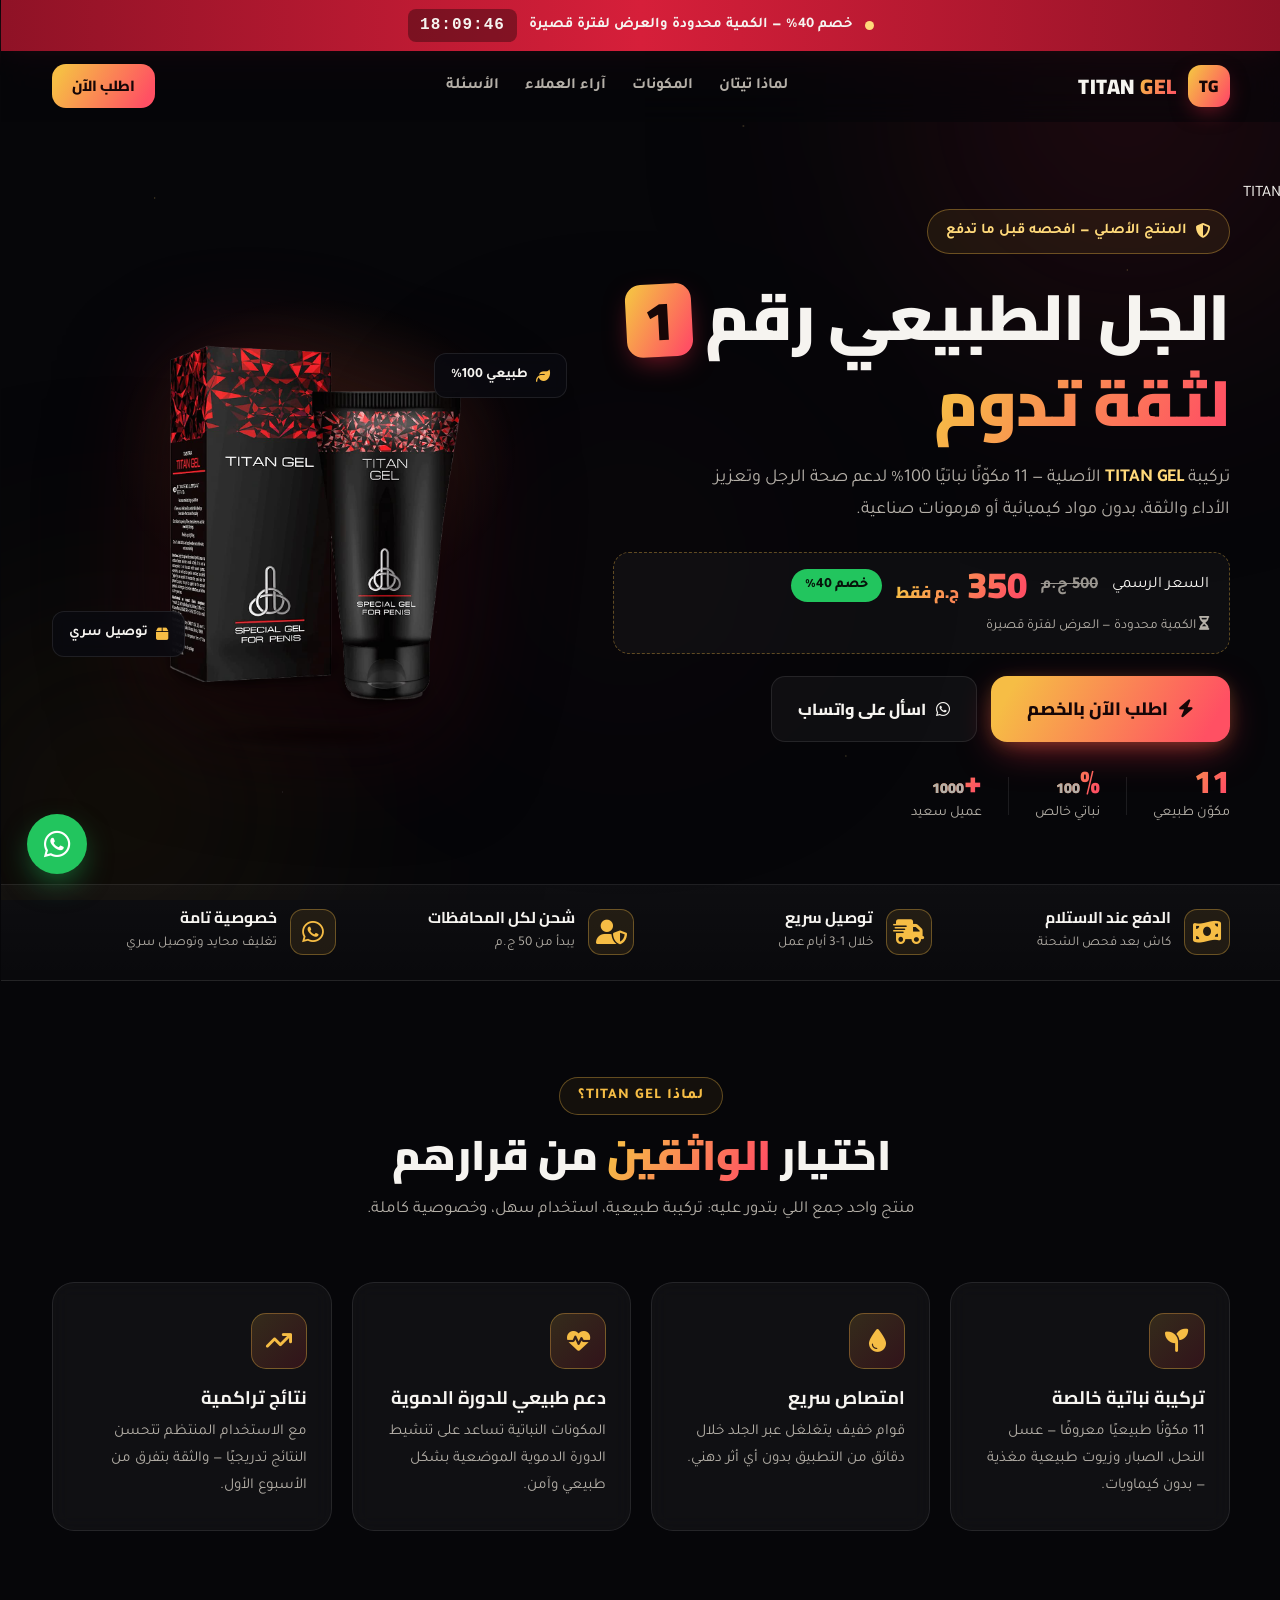
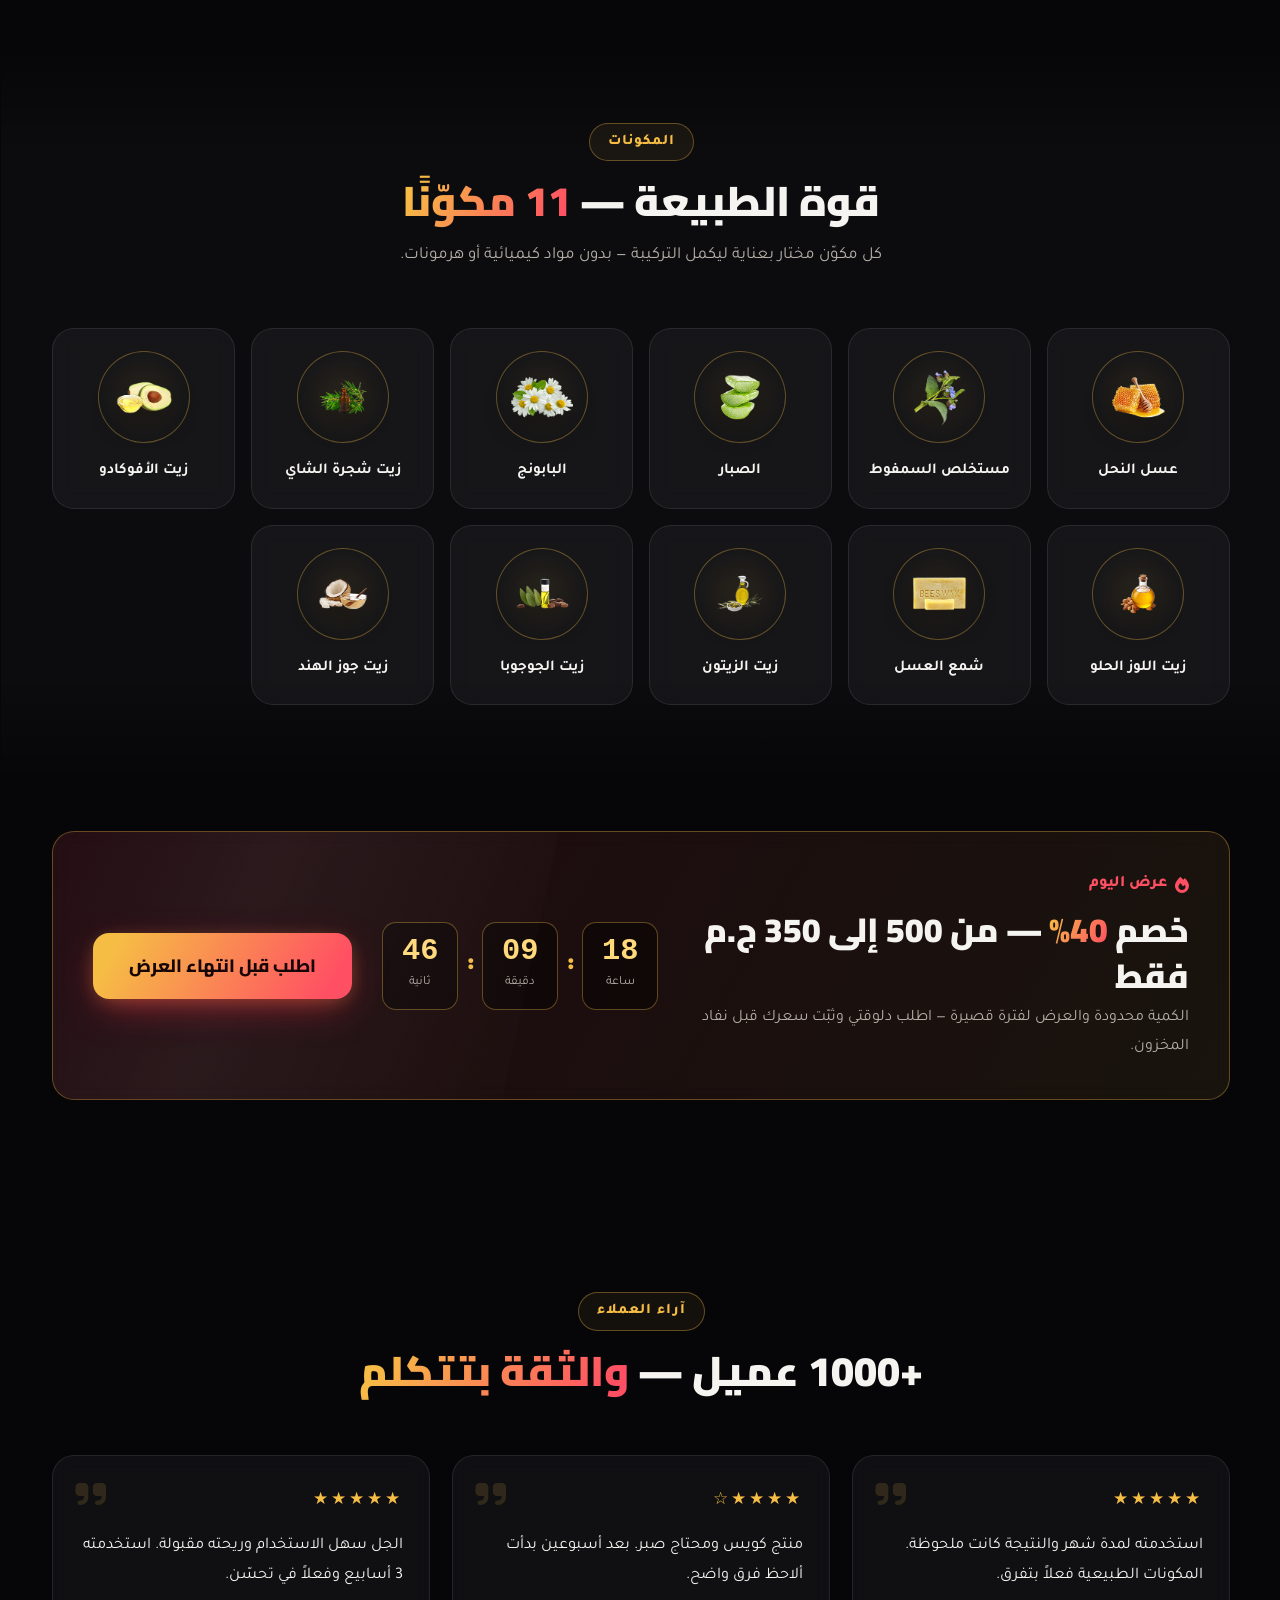
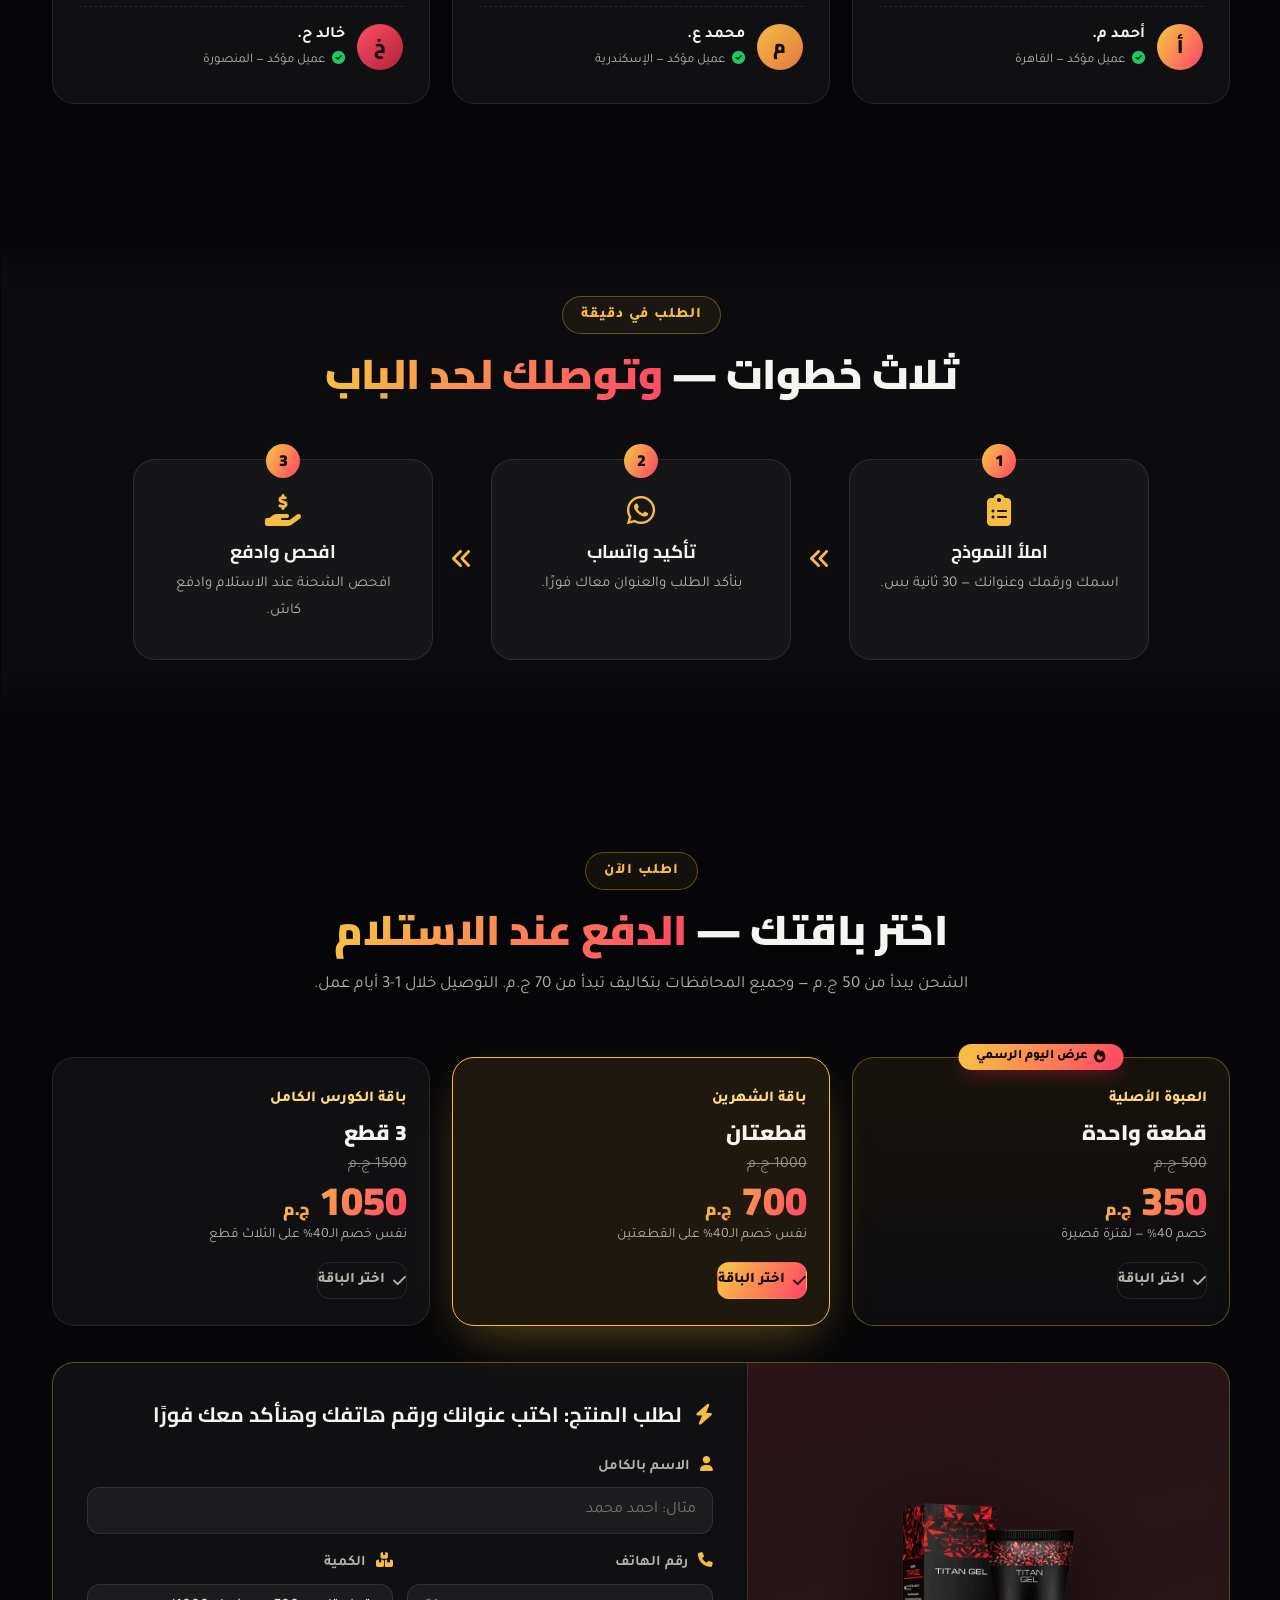
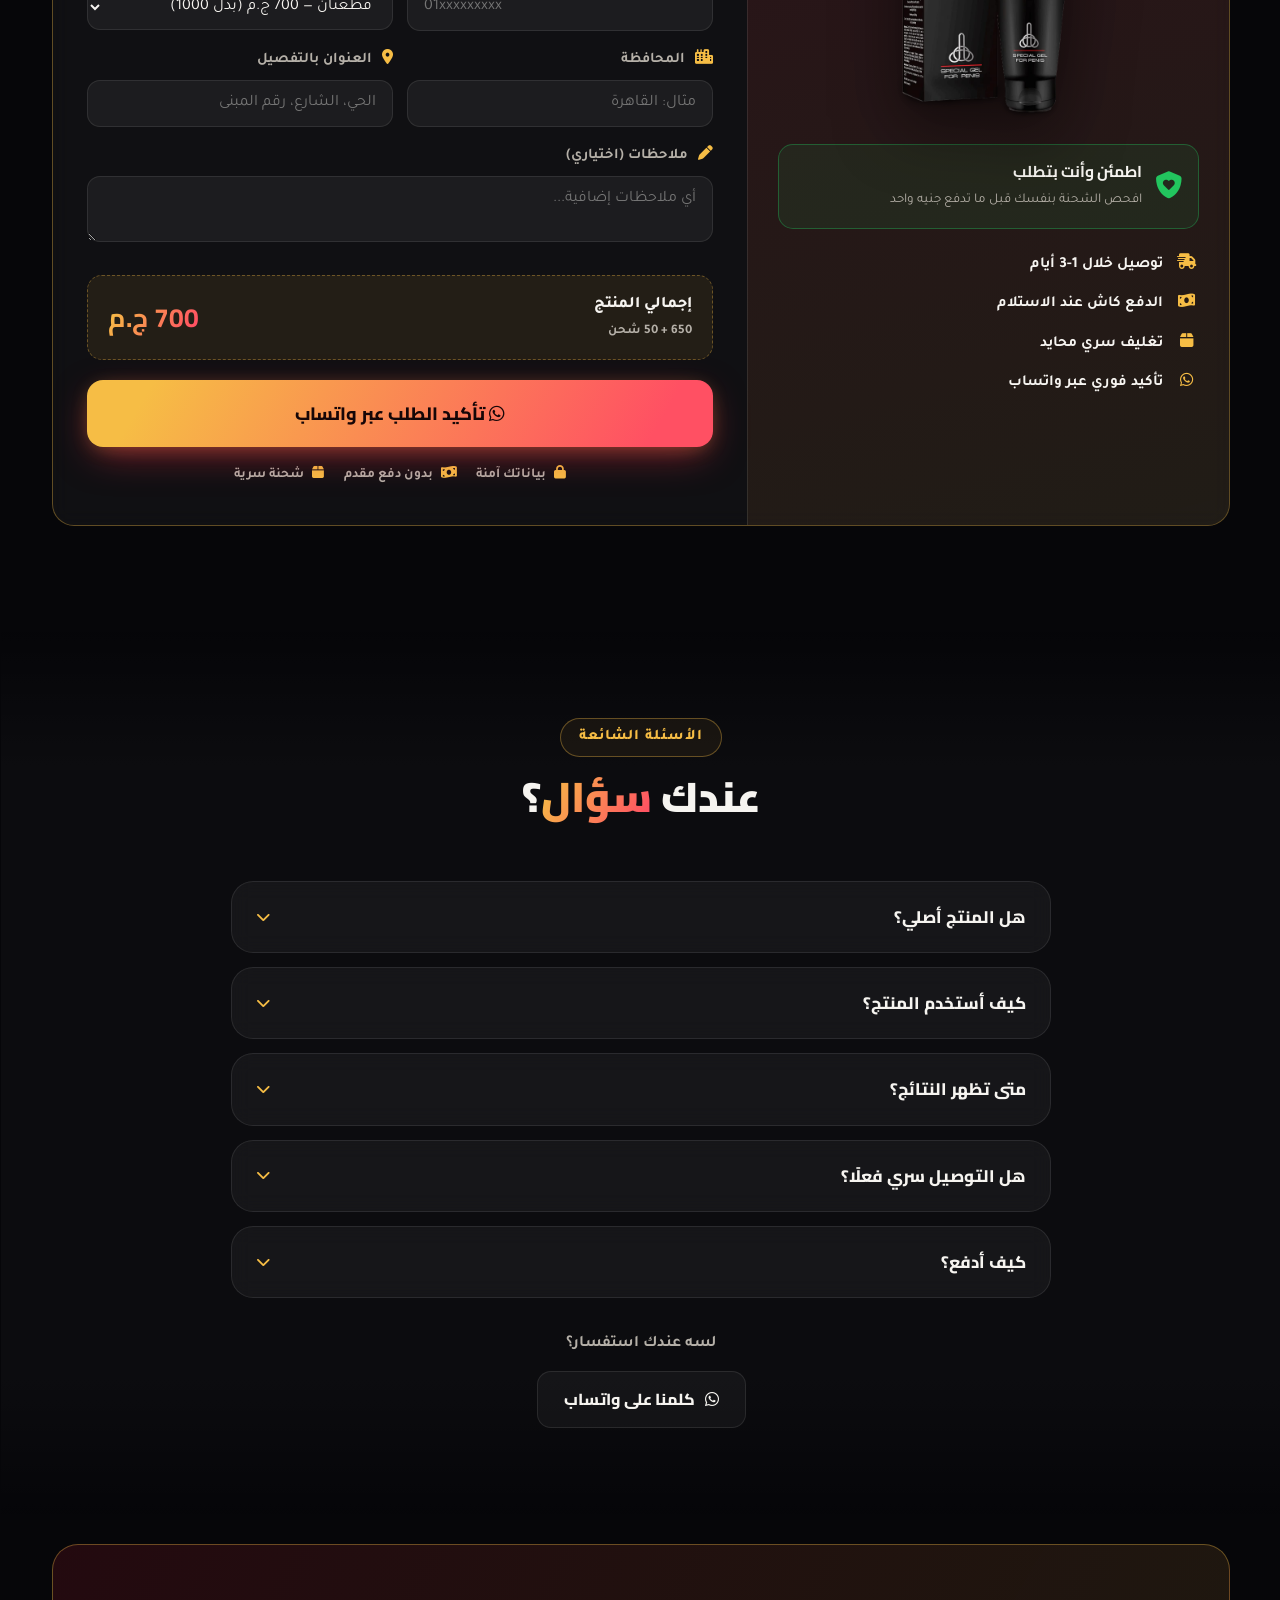
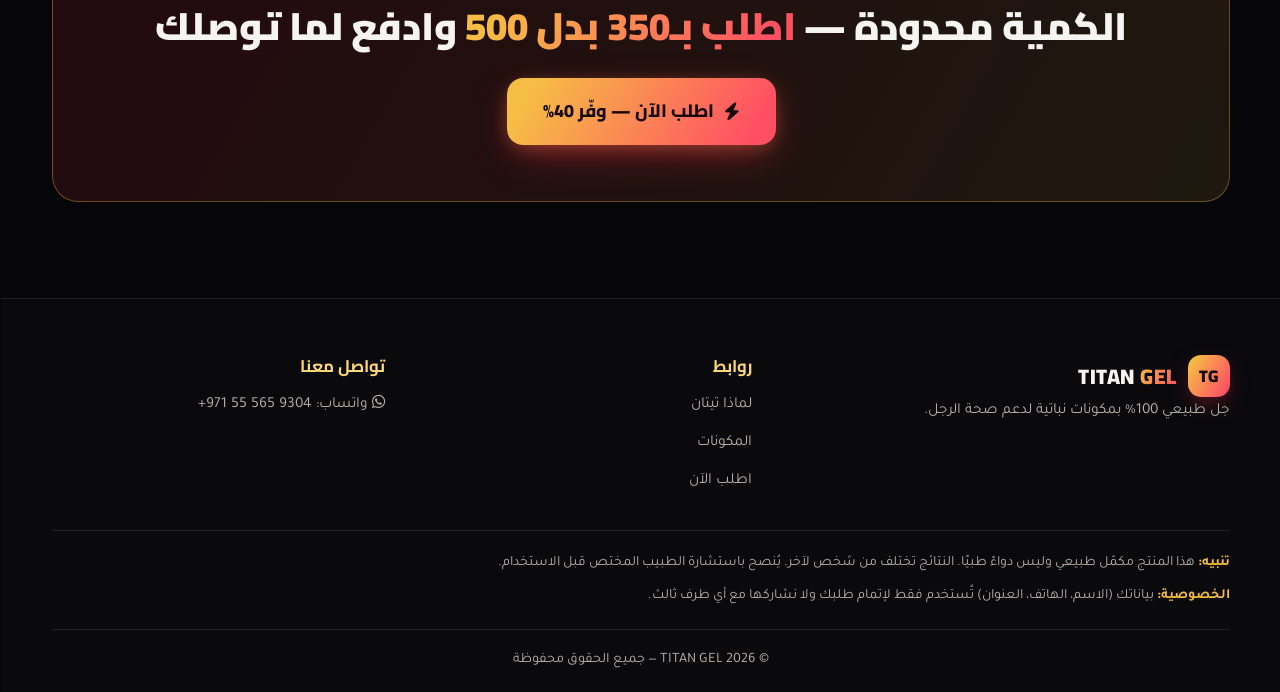
==== commit 28bee154: "Add files via upload" ====
--- a/index.html
+++ b/index.html
@@ -37,7 +37,7 @@
 <div class="topbar">
   <div class="container topbar-inner">
     <span class="pulse-dot"></span>
-    <span class="topbar-text">عرض اليوم — خصم <strong>40%</strong> + الدفع عند الاستلام</span>
+    <span class="topbar-text">خصم <strong>40%</strong> — الكمية محدودة والعرض لفترة قصيرة</span>
     <span class="topbar-timer" id="countdown-mini">23:59:59</span>
   </div>
 </div>
@@ -61,6 +61,7 @@
 
 <!-- ===== HERO ===== -->
 <header class="hero" id="top">
+  <span class="hero-watermark" aria-hidden="true">TITAN</span>
   <div class="container hero-grid">
     <div class="hero-copy">
       <div class="badge reveal"><i class="fas fa-shield-halved"></i> المنتج الأصلي — افحصه قبل ما تدفع</div>
@@ -68,10 +69,11 @@
       <p class="hero-sub reveal d2">تركيبة <strong>TITAN GEL</strong> الأصلية — 11 مكوّنًا نباتيًا 100% لدعم صحة الرجل وتعزيز الأداء والثقة، بدون مواد كيميائية أو هرمونات صناعية.</p>
 
       <div class="price-anchor reveal d3">
-        <span class="old">1083 ج.م</span>
-        <span class="new">650 <small>ج.م</small></span>
-        <span class="save-chip">وفّر 40%</span>
-        <span class="pa-note">الباقة الذهبية — قطعتان</span>
+        <span class="pa-label">السعر الرسمي</span>
+        <span class="old">500 ج.م</span>
+        <span class="new">350 <small>ج.م فقط</small></span>
+        <span class="save-chip">خصم 40%</span>
+        <span class="pa-note"><i class="fas fa-hourglass-half"></i> الكمية محدودة — العرض لفترة قصيرة</span>
       </div>
 
       <div class="hero-cta reveal d3">
@@ -104,9 +106,9 @@
 <div class="trust-strip">
   <div class="container trust-inner">
     <div class="trust-item reveal"><i class="fas fa-money-bill-wave"></i><div><strong>الدفع عند الاستلام</strong><span>كاش بعد فحص الشحنة</span></div></div>
-    <div class="trust-item reveal d1"><i class="fas fa-truck-fast"></i><div><strong>شحن سريع</strong><span>2-4 أيام لكل المحافظات</span></div></div>
-    <div class="trust-item reveal d2"><i class="fas fa-user-shield"></i><div><strong>خصوصية تامة</strong><span>تغليف محايد 100%</span></div></div>
-    <div class="trust-item reveal d3"><i class="fab fa-whatsapp"></i><div><strong>دعم مباشر</strong><span>واتساب على مدار اليوم</span></div></div>
+    <div class="trust-item reveal d1"><i class="fas fa-truck-fast"></i><div><strong>توصيل سريع</strong><span>خلال 1-3 أيام عمل</span></div></div>
+    <div class="trust-item reveal d2"><i class="fas fa-user-shield"></i><div><strong>شحن لكل المحافظات</strong><span>يبدأ من 50 ج.م</span></div></div>
+    <div class="trust-item reveal d3"><i class="fab fa-whatsapp"></i><div><strong>خصوصية تامة</strong><span>تغليف محايد وتوصيل سري</span></div></div>
   </div>
 </div>
 
@@ -172,8 +174,8 @@
   <div class="container deal-inner glass reveal">
     <div class="deal-copy">
       <span class="deal-tag"><i class="fas fa-fire"></i> عرض اليوم</span>
-      <h2>خصم <span class="grad">40%</span> + الدفع عند الاستلام</h2>
-      <p>العرض بيتجدد يوميًا لفترة محدودة — اطلب دلوقتي وثبّت سعرك.</p>
+      <h2>خصم <span class="grad">40%</span> — من 500 إلى 350 ج.م فقط</h2>
+      <p>الكمية محدودة والعرض لفترة قصيرة — اطلب دلوقتي وثبّت سعرك قبل نفاد المخزون.</p>
     </div>
     <div class="deal-timer" id="deal-timer">
       <div class="dt-box"><strong id="dt-h">23</strong><span>ساعة</span></div>
@@ -239,32 +241,33 @@
     <div class="section-head reveal">
       <span class="eyebrow">اطلب الآن</span>
       <h2>اختر باقتك — <span class="grad">الدفع عند الاستلام</span></h2>
-      <p>الشحن 50 ج.م لجميع المحافظات — توصيل سري خلال 2-4 أيام عمل.</p>
+      <p>الشحن يبدأ من 50 ج.م — وجميع المحافظات بتكاليف تبدأ من 70 ج.م. التوصيل خلال 1-3 أيام عمل.</p>
     </div>
 
     <div class="plans">
-      <button class="plan glass reveal" data-qty="1" type="button">
-        <span class="plan-name">باقة التجربة</span>
+      <button class="plan glass featured reveal" data-qty="1" type="button">
+        <span class="ribbon"><i class="fas fa-fire"></i> عرض اليوم الرسمي</span>
+        <span class="plan-name">العبوة الأصلية</span>
         <span class="plan-qty">قطعة واحدة</span>
+        <span class="plan-old">500 ج.م</span>
         <span class="plan-price">350 <small>ج.م</small></span>
-        <span class="plan-note">+ 50 شحن</span>
+        <span class="plan-note">خصم 40% — لفترة قصيرة</span>
         <span class="plan-pick"><i class="fas fa-check"></i> اختر الباقة</span>
       </button>
-      <button class="plan glass featured reveal d1" data-qty="2" type="button">
-        <span class="ribbon"><i class="fas fa-crown"></i> الأكثر طلبًا</span>
-        <span class="plan-name">الباقة الذهبية</span>
+      <button class="plan glass reveal d1" data-qty="2" type="button">
+        <span class="plan-name">باقة الشهرين</span>
         <span class="plan-qty">قطعتان</span>
-        <span class="plan-old">750 ج.م</span>
-        <span class="plan-price">650 <small>ج.م</small></span>
-        <span class="plan-note">وفّر 100 ج.م + 50 شحن</span>
+        <span class="plan-old">1000 ج.م</span>
+        <span class="plan-price">700 <small>ج.م</small></span>
+        <span class="plan-note">نفس خصم الـ40% على القطعتين</span>
         <span class="plan-pick"><i class="fas fa-check"></i> اختر الباقة</span>
       </button>
       <button class="plan glass reveal d2" data-qty="3" type="button">
-        <span class="plan-name">باقة التوفير</span>
+        <span class="plan-name">باقة الكورس الكامل</span>
         <span class="plan-qty">3 قطع</span>
-        <span class="plan-old">1050 ج.م</span>
-        <span class="plan-price">900 <small>ج.م</small></span>
-        <span class="plan-note">وفّر 150 ج.م + 50 شحن</span>
+        <span class="plan-old">1500 ج.م</span>
+        <span class="plan-price">1050 <small>ج.م</small></span>
+        <span class="plan-note">نفس خصم الـ40% على الثلاث قطع</span>
         <span class="plan-pick"><i class="fas fa-check"></i> اختر الباقة</span>
       </button>
     </div>
@@ -277,14 +280,14 @@
           <div><strong>اطمئن وأنت بتطلب</strong><span>افحص الشحنة بنفسك قبل ما تدفع جنيه واحد</span></div>
         </div>
         <ul>
-          <li><i class="fas fa-truck-fast"></i> شحن سريع 2-4 أيام</li>
+          <li><i class="fas fa-truck-fast"></i> توصيل خلال 1-3 أيام</li>
           <li><i class="fas fa-money-bill-wave"></i> الدفع كاش عند الاستلام</li>
           <li><i class="fas fa-box"></i> تغليف سري محايد</li>
           <li><i class="fab fa-whatsapp"></i> تأكيد فوري عبر واتساب</li>
         </ul>
       </div>
       <form id="order-form" class="order-form" autocomplete="on" novalidate>
-        <h3><i class="fas fa-bolt"></i> اطلب الآن — هنكلمك خلال دقائق</h3>
+        <h3><i class="fas fa-bolt"></i> لطلب المنتج: اكتب عنوانك ورقم هاتفك وهنأكد معك فورًا</h3>
         <div class="field">
           <label for="f-name"><i class="fas fa-user"></i> الاسم بالكامل</label>
           <input type="text" id="f-name" name="name" placeholder="مثال: أحمد محمد" required>
@@ -297,9 +300,9 @@
           <div class="field">
             <label for="f-qty"><i class="fas fa-boxes-stacked"></i> الكمية</label>
             <select id="f-qty" name="qty">
-              <option value="1">قطعة واحدة — 350 ج.م</option>
-              <option value="2" selected>قطعتان — 650 ج.م (وفّر 100)</option>
-              <option value="3">3 قطع — 900 ج.م (وفّر 150)</option>
+              <option value="1" selected>قطعة واحدة — 350 ج.م (بدل 500)</option>
+              <option value="2">قطعتان — 700 ج.م (بدل 1000)</option>
+              <option value="3">3 قطع — 1050 ج.م (بدل 1500)</option>
             </select>
           </div>
         </div>
@@ -318,8 +321,8 @@
           <textarea id="f-notes" name="notes" rows="2" placeholder="أي ملاحظات إضافية..."></textarea>
         </div>
         <div class="total-box">
-          <div><span>الإجمالي شامل الشحن</span><small id="total-detail">650 + 50 شحن</small></div>
-          <strong id="total">700 ج.م</strong>
+          <div><span>إجمالي المنتج</span><small id="total-detail">+ الشحن يبدأ من 50 ج.م ويُؤكد معك واتساب</small></div>
+          <strong id="total">350 ج.م</strong>
         </div>
         <button type="submit" class="btn btn-lg btn-glow btn-submit">
           <span class="btn-txt"><i class="fab fa-whatsapp"></i> تأكيد الطلب عبر واتساب</span>
@@ -362,7 +365,7 @@
       </details>
       <details class="faq glass reveal">
         <summary>كيف أدفع؟ <i class="fas fa-chevron-down"></i></summary>
-        <p>الدفع كاش عند الاستلام بعد فحص الشحنة — بدون أي دفع مقدم.</p>
+        <p>الدفع كاش عند الاستلام بعد فحص الشحنة — بدون أي دفع مقدم. الشحن يبدأ من 50 ج.م وجميع المحافظات بتكاليف تبدأ من 70 ج.م.</p>
       </details>
     </div>
     <div class="faq-cta reveal">
@@ -375,7 +378,7 @@
 <!-- ===== Final CTA ===== -->
 <section class="final-cta">
   <div class="container final-inner reveal">
-    <h2>جاهز تبدأ؟ <span class="grad">اطلب دلوقتي</span> وادفع لما توصلك</h2>
+    <h2>الكمية محدودة — <span class="grad">اطلب بـ350 بدل 500</span> وادفع لما توصلك</h2>
     <a href="#order" class="btn btn-lg btn-glow"><i class="fas fa-bolt"></i> اطلب الآن — وفّر 40%</a>
   </div>
 </section>
@@ -416,7 +419,7 @@
 
 <!-- Sticky mobile CTA -->
 <div class="sticky-cta" id="sticky-cta">
-  <div><strong id="sticky-total">700 ج.م</strong><span>شامل الشحن</span></div>
+  <div><strong id="sticky-total">350 ج.م</strong><span>+ شحن من 50 ج.م</span></div>
   <a href="#order" class="btn btn-glow">اطلب الآن</a>
 </div>
 
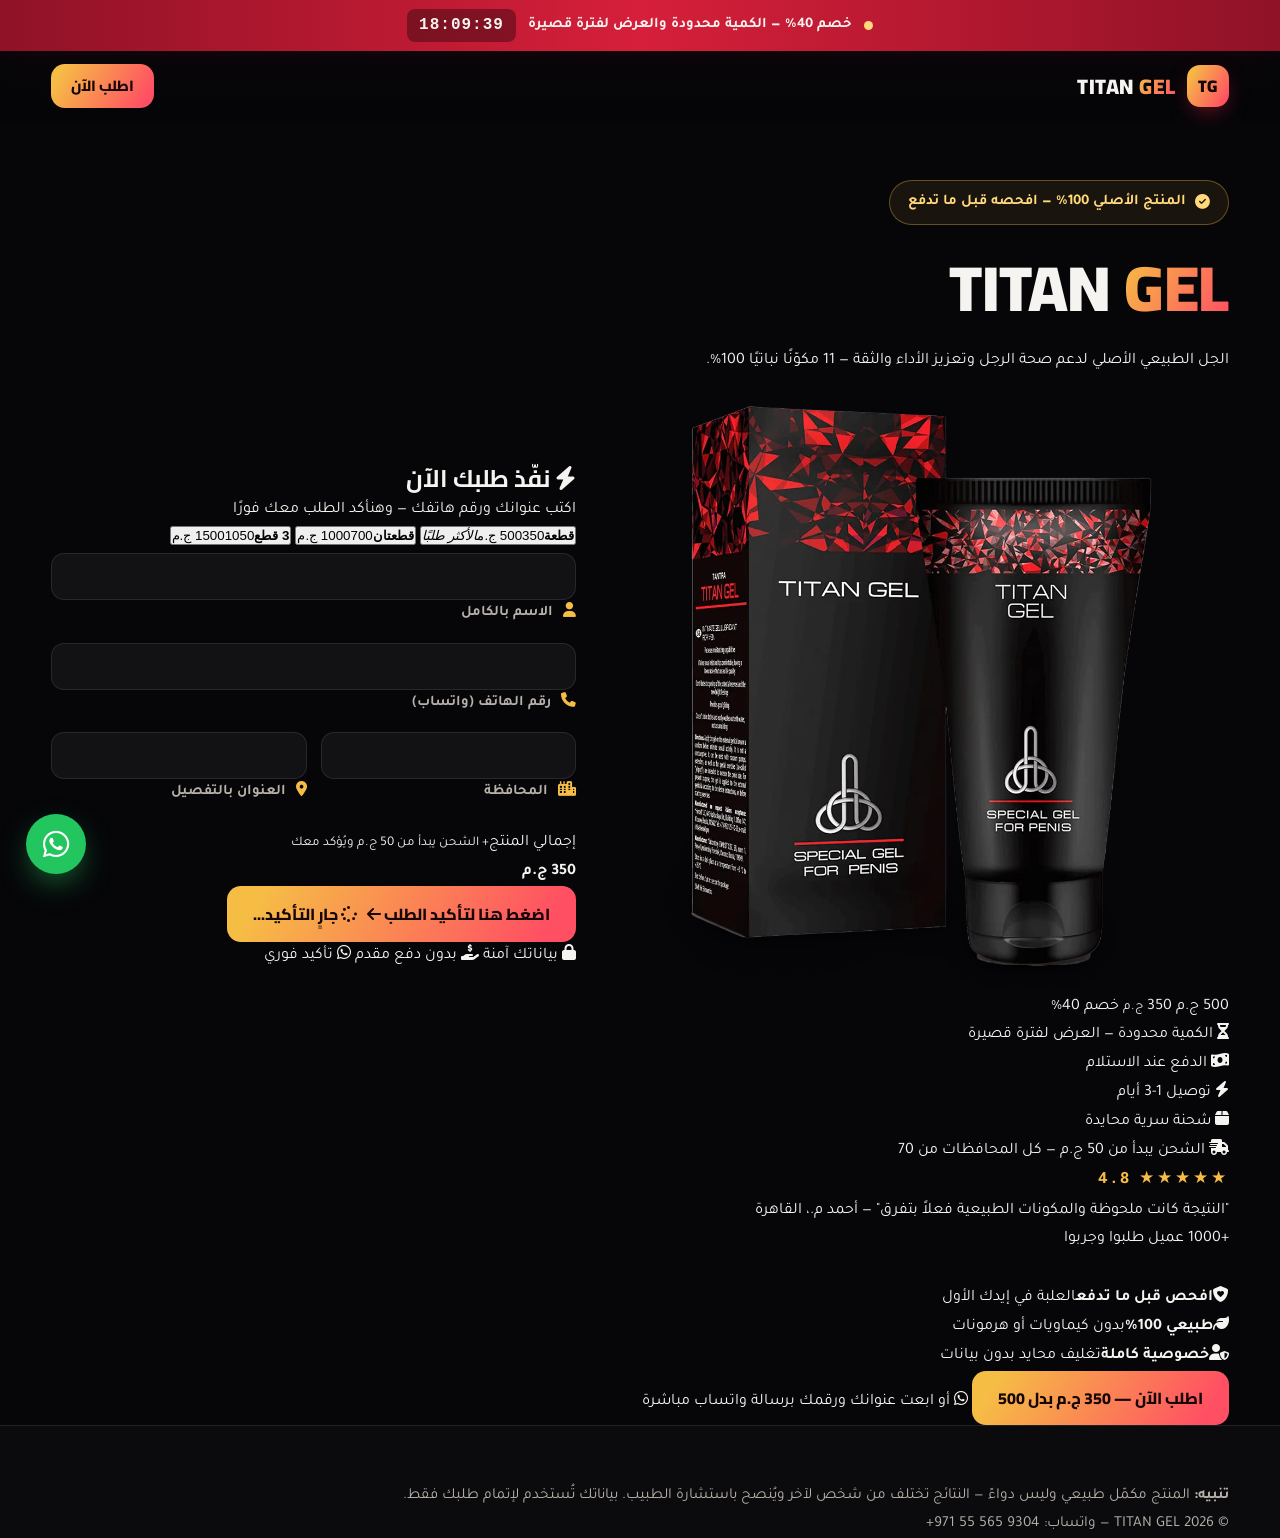
==== commit 0a8117ed: "Add files via upload" ====
--- a/index.html
+++ b/index.html
@@ -3,438 +3,195 @@
 <head>
 <meta charset="UTF-8">
 <meta name="viewport" content="width=device-width, initial-scale=1">
-<title>TITAN GEL — الجل الطبيعي الأصلي لدعم صحة الرجل | خصم 40% والدفع عند الاستلام</title>
-<meta name="description" content="TITAN GEL الأصلي — تركيبة طبيعية 100% من 11 مكوّنًا نباتيًا لدعم صحة الرجل وتعزيز الأداء والثقة. خصم 40%، دفع عند الاستلام، وتوصيل سري.">
-<meta name="keywords" content="Titan Gel, تيتان جل, صحة الرجل, جل طبيعي, المنتج الأصلي">
-<meta name="theme-color" content="#060609">
+<title>TITAN GEL الأصلي — 350 ج.م بدل 500 | الدفع عند الاستلام</title>
+<meta name="description" content="TITAN GEL الأصلي بخصم 40% — 350 ج.م فقط بدل 500. الدفع عند الاستلام، توصيل سري خلال 1-3 أيام. اطلب الآن قبل نفاد الكمية.">
+<meta name="theme-color" content="#070508">
 <link rel="icon" href="assets/img/favicon.ico">
 <link rel="preload" as="image" href="assets/img/titan-home.png">
 
 <link rel="preconnect" href="https://fonts.googleapis.com">
 <link rel="preconnect" href="https://fonts.gstatic.com" crossorigin>
-<link href="https://fonts.googleapis.com/css2?family=Cairo:wght@500;700;800;900;1000&family=Tajawal:wght@400;500;700;800&display=swap" rel="stylesheet">
+<link href="https://fonts.googleapis.com/css2?family=Cairo:wght@600;800;900;1000&family=Tajawal:wght@400;500;700;800&display=swap" rel="stylesheet">
 <link rel="stylesheet" href="https://cdnjs.cloudflare.com/ajax/libs/font-awesome/6.4.0/css/all.min.css">
-<link rel="stylesheet" href="assets/css/style.css?v=8">
+<link rel="stylesheet" href="assets/css/style.css?v=10">
 
-<meta property="og:title" content="TITAN GEL — الجل الطبيعي الأصلي لدعم صحة الرجل">
-<meta property="og:description" content="تركيبة طبيعية 100% من 11 مكوّنًا نباتيًا — خصم 40% والدفع عند الاستلام.">
+<meta property="og:title" content="TITAN GEL الأصلي — 350 ج.م بدل 500 | خصم 40%">
+<meta property="og:description" content="الدفع عند الاستلام — توصيل سري خلال 1-3 أيام. الكمية محدودة.">
 <meta property="og:type" content="website">
 <meta property="og:image" content="https://kashacoin4-art.github.io/titan-gel/assets/img/og-preview.jpg">
 <meta property="og:url" content="https://kashacoin4-art.github.io/titan-gel/">
 <meta name="twitter:card" content="summary_large_image">
-<meta name="twitter:title" content="TITAN GEL — الجل الطبيعي الأصلي لدعم صحة الرجل">
-<meta name="twitter:image" content="https://kashacoin4-art.github.io/titan-gel/assets/img/og-preview.jpg">
 </head>
 <body>
 
-<div class="progress-bar" id="progress-bar"></div>
-<div class="bg-fx" aria-hidden="true">
-  <span class="glow g1"></span><span class="glow g2"></span><span class="glow g3"></span>
-  <span class="stars"></span>
+<!-- ===== Animated world-class background (100% original CSS) ===== -->
+<div class="bg" aria-hidden="true">
+  <div class="bg-base"></div>
+  <div class="silk s1"></div>
+  <div class="silk s2"></div>
+  <div class="silk s3"></div>
+  <div class="particles">
+    <i></i><i></i><i></i><i></i><i></i><i></i><i></i><i></i><i></i><i></i><i></i><i></i>
+  </div>
+  <div class="vignette"></div>
 </div>
 
-<!-- ===== Offer bar ===== -->
+<!-- ===== Urgency bar ===== -->
 <div class="topbar">
   <div class="container topbar-inner">
     <span class="pulse-dot"></span>
-    <span class="topbar-text">خصم <strong>40%</strong> — الكمية محدودة والعرض لفترة قصيرة</span>
+    <span>خصم <strong>40%</strong> — الكمية محدودة والعرض لفترة قصيرة</span>
     <span class="topbar-timer" id="countdown-mini">23:59:59</span>
   </div>
 </div>
 
-<!-- ===== Navbar ===== -->
-<nav class="navbar" id="navbar">
+<!-- ===== Nav (minimal) ===== -->
+<nav class="navbar">
   <div class="container nav-inner">
-    <a href="#top" class="brand" aria-label="TITAN GEL">
-      <span class="brand-mark">TG</span>
-      <span class="brand-text">TITAN <em>GEL</em></span>
-    </a>
-    <ul class="nav-links">
-      <li><a href="#why">لماذا تيتان</a></li>
-      <li><a href="#ingredients">المكونات</a></li>
-      <li><a href="#reviews">آراء العملاء</a></li>
-      <li><a href="#faq">الأسئلة</a></li>
-    </ul>
-    <a href="#order" class="btn btn-sm">اطلب الآن</a>
+    <a href="#" class="brand"><span class="brand-mark">TG</span><span class="brand-text">TITAN <em>GEL</em></span></a>
+    <a href="#order-form" class="btn btn-sm js-to-form">اطلب الآن</a>
   </div>
 </nav>
 
-<!-- ===== HERO ===== -->
-<header class="hero" id="top">
-  <span class="hero-watermark" aria-hidden="true">TITAN</span>
+<!-- ===== HERO = OFFER + FORM ===== -->
+<main class="hero">
   <div class="container hero-grid">
-    <div class="hero-copy">
-      <div class="badge reveal"><i class="fas fa-shield-halved"></i> المنتج الأصلي — افحصه قبل ما تدفع</div>
-      <h1 class="reveal d1">الجل الطبيعي رقم <span class="hl">1</span><br><span class="grad">لثقة تدوم</span></h1>
-      <p class="hero-sub reveal d2">تركيبة <strong>TITAN GEL</strong> الأصلية — 11 مكوّنًا نباتيًا 100% لدعم صحة الرجل وتعزيز الأداء والثقة، بدون مواد كيميائية أو هرمونات صناعية.</p>
 
-      <div class="price-anchor reveal d3">
-        <span class="pa-label">السعر الرسمي</span>
-        <span class="old">500 ج.م</span>
-        <span class="new">350 <small>ج.م فقط</small></span>
-        <span class="save-chip">خصم 40%</span>
-        <span class="pa-note"><i class="fas fa-hourglass-half"></i> الكمية محدودة — العرض لفترة قصيرة</span>
+    <!-- Offer side -->
+    <section class="offer">
+      <div class="badge"><i class="fas fa-circle-check"></i> المنتج الأصلي 100% — افحصه قبل ما تدفع</div>
+      <h1>TITAN <span class="grad">GEL</span></h1>
+      <p class="tagline">الجل الطبيعي الأصلي لدعم صحة الرجل وتعزيز الأداء والثقة — 11 مكوّنًا نباتيًا 100%.</p>
+
+      <div class="product-shot">
+        <div class="glow-ring"></div>
+        <img src="assets/img/titan-home.png" alt="عبوة TITAN GEL الأصلية" loading="eager">
       </div>
 
-      <div class="hero-cta reveal d3">
-        <a href="#order" class="btn btn-lg btn-glow"><i class="fas fa-bolt"></i> اطلب الآن بالخصم</a>
-        <a href="https://wa.me/971555659304?text=%D8%A3%D8%B1%D9%8A%D8%AF%20%D8%A7%D9%84%D8%A7%D8%B3%D8%AA%D9%81%D8%B3%D8%A7%D8%B1%20%D8%B9%D9%86%20TITAN%20GEL" target="_blank" rel="noopener" class="btn btn-ghost"><i class="fab fa-whatsapp"></i> اسأل على واتساب</a>
+      <div class="price-line">
+        <span class="old">500 ج.م</span>
+        <span class="new">350 <small>ج.م</small></span>
+        <span class="chip">خصم 40%</span>
+      </div>
+      <p class="scarcity"><i class="fas fa-hourglass-half"></i> الكمية محدودة — العرض لفترة قصيرة</p>
+
+      <ul class="quick-trust">
+        <li><i class="fas fa-money-bill-wave"></i> الدفع عند الاستلام</li>
+        <li><i class="fas fa-bolt"></i> توصيل 1-3 أيام</li>
+        <li><i class="fas fa-box"></i> شحنة سرية محايدة</li>
+        <li><i class="fas fa-truck-fast"></i> الشحن يبدأ من 50 ج.م — كل المحافظات من 70</li>
+      </ul>
+
+      <div class="mini-reviews">
+        <div class="stars">★★★★★ <b>4.8</b></div>
+        <p>"النتيجة كانت ملحوظة والمكونات الطبيعية فعلاً بتفرق" — أحمد م.، القاهرة</p>
+        <span>+1000 عميل طلبوا وجربوا</span>
+      </div>
+    </section>
+
+    <!-- Order form side -->
+    <section class="order-card" id="order-form">
+      <div class="oc-head">
+        <h2><i class="fas fa-bolt"></i> نفّذ طلبك الآن</h2>
+        <p>اكتب عنوانك ورقم هاتفك — وهنأكد الطلب معك فورًا</p>
       </div>
 
-      <div class="hero-stats reveal d4">
-        <div><strong class="counter" data-count="11">0</strong><span>مكوّن طبيعي</span></div>
-        <div class="sep"></div>
-        <div><strong><span class="counter" data-count="100">0</span>%</strong><span>نباتي خالص</span></div>
-        <div class="sep"></div>
-        <div><strong>+<span class="counter" data-count="1000">0</span></strong><span>عميل سعيد</span></div>
-      </div>
-    </div>
+      <form id="orderForm" autocomplete="on" novalidate>
+        <div class="qty-pills" role="radiogroup" aria-label="اختر الكمية">
+          <button type="button" class="pill selected" data-qty="1">
+            <b>قطعة</b><span class="p-old">500</span><span class="p-new">350 ج.م</span><em>الأكثر طلبًا</em>
+          </button>
+          <button type="button" class="pill" data-qty="2">
+            <b>قطعتان</b><span class="p-old">1000</span><span class="p-new">700 ج.م</span>
+          </button>
+          <button type="button" class="pill" data-qty="3">
+            <b>3 قطع</b><span class="p-old">1500</span><span class="p-new">1050 ج.م</span>
+          </button>
+        </div>
+        <input type="hidden" name="qty" id="f-qty" value="1">
 
-    <div class="hero-visual reveal d2">
-      <div class="spotlight"></div>
-      <div class="product-stage" id="product-stage">
-        <img src="assets/img/titan-home.png" alt="عبوة TITAN GEL الأصلية" class="product-img" loading="eager">
-        <div class="product-shadow"></div>
-      </div>
-      <div class="float-tag t1"><i class="fas fa-leaf"></i> طبيعي 100%</div>
-      <div class="float-tag t2"><i class="fas fa-box"></i> توصيل سري</div>
-    </div>
+        <div class="field">
+          <input type="text" id="f-name" name="name" placeholder=" " required>
+          <label for="f-name"><i class="fas fa-user"></i> الاسم بالكامل</label>
+        </div>
+        <div class="field">
+          <input type="tel" id="f-phone" name="phone" placeholder=" " required>
+          <label for="f-phone"><i class="fas fa-phone"></i> رقم الهاتف (واتساب)</label>
+        </div>
+        <div class="field-row">
+          <div class="field">
+            <input type="text" id="f-city" name="city" placeholder=" " required>
+            <label for="f-city"><i class="fas fa-city"></i> المحافظة</label>
+          </div>
+          <div class="field">
+            <input type="text" id="f-address" name="address" placeholder=" " required>
+            <label for="f-address"><i class="fas fa-location-dot"></i> العنوان بالتفصيل</label>
+          </div>
+        </div>
+
+        <div class="total-line">
+          <div><span>إجمالي المنتج</span><small>+ الشحن يبدأ من 50 ج.م ويُؤكد معك</small></div>
+          <strong id="total">350 ج.م</strong>
+        </div>
+
+        <button type="submit" class="btn btn-order">
+          <span class="btn-txt">اضغط هنا لتأكيد الطلب <i class="fas fa-arrow-left"></i></span>
+          <span class="btn-loading"><i class="fas fa-spinner fa-spin"></i> جارٍ التأكيد...</span>
+        </button>
+        <p class="form-msg" id="form-msg"></p>
+
+        <div class="oc-trust">
+          <span><i class="fas fa-lock"></i> بياناتك آمنة</span>
+          <span><i class="fas fa-hand-holding-dollar"></i> بدون دفع مقدم</span>
+          <span><i class="fab fa-whatsapp"></i> تأكيد فوري</span>
+        </div>
+      </form>
+    </section>
   </div>
-</header>
+</main>
 
-<!-- ===== Trust strip ===== -->
-<div class="trust-strip">
-  <div class="container trust-inner">
-    <div class="trust-item reveal"><i class="fas fa-money-bill-wave"></i><div><strong>الدفع عند الاستلام</strong><span>كاش بعد فحص الشحنة</span></div></div>
-    <div class="trust-item reveal d1"><i class="fas fa-truck-fast"></i><div><strong>توصيل سريع</strong><span>خلال 1-3 أيام عمل</span></div></div>
-    <div class="trust-item reveal d2"><i class="fas fa-user-shield"></i><div><strong>شحن لكل المحافظات</strong><span>يبدأ من 50 ج.م</span></div></div>
-    <div class="trust-item reveal d3"><i class="fab fa-whatsapp"></i><div><strong>خصوصية تامة</strong><span>تغليف محايد وتوصيل سري</span></div></div>
+<!-- ===== Compact assurance strip ===== -->
+<section class="assure">
+  <div class="container assure-grid">
+    <div><i class="fas fa-shield-heart"></i><b>افحص قبل ما تدفع</b><span>العلبة في إيدك الأول</span></div>
+    <div><i class="fas fa-leaf"></i><b>طبيعي 100%</b><span>بدون كيماويات أو هرمونات</span></div>
+    <div><i class="fas fa-user-shield"></i><b>خصوصية كاملة</b><span>تغليف محايد بدون بيانات</span></div>
   </div>
-</div>
-
-<!-- ===== Why ===== -->
-<section class="section" id="why">
-  <div class="container">
-    <div class="section-head reveal">
-      <span class="eyebrow">لماذا TITAN GEL؟</span>
-      <h2>اختيار <span class="grad">الواثقين</span> من قرارهم</h2>
-      <p>منتج واحد جمع اللي بتدور عليه: تركيبة طبيعية، استخدام سهل، وخصوصية كاملة.</p>
-    </div>
-    <div class="why-grid">
-      <article class="why-card glass reveal">
-        <div class="wc-icon"><i class="fas fa-seedling"></i></div>
-        <h3>تركيبة نباتية خالصة</h3>
-        <p>11 مكوّنًا طبيعيًا معروفًا — عسل النحل، الصبار، وزيوت طبيعية مغذية — بدون كيماويات.</p>
-      </article>
-      <article class="why-card glass reveal d1">
-        <div class="wc-icon"><i class="fas fa-droplet"></i></div>
-        <h3>امتصاص سريع</h3>
-        <p>قوام خفيف يتغلغل عبر الجلد خلال دقائق من التطبيق بدون أي أثر دهني.</p>
-      </article>
-      <article class="why-card glass reveal d2">
-        <div class="wc-icon"><i class="fas fa-heart-pulse"></i></div>
-        <h3>دعم طبيعي للدورة الدموية</h3>
-        <p>المكونات النباتية تساعد على تنشيط الدورة الدموية الموضعية بشكل طبيعي وآمن.</p>
-      </article>
-      <article class="why-card glass reveal d3">
-        <div class="wc-icon"><i class="fas fa-arrow-trend-up"></i></div>
-        <h3>نتائج تراكمية</h3>
-        <p>مع الاستخدام المنتظم تتحسن النتائج تدريجيًا — والثقة بتفرق من الأسبوع الأول.</p>
-      </article>
-    </div>
+  <div class="container assure-cta">
+    <a href="#order-form" class="btn btn-order js-to-form">اطلب الآن — 350 ج.م بدل 500</a>
+    <a href="https://wa.me/971555659304?text=%D8%A3%D8%B1%D9%8A%D8%AF%20%D8%B7%D9%84%D8%A8%20TITAN%20GEL%20%E2%80%94%20%D8%A7%D9%84%D8%B9%D9%86%D9%88%D8%A7%D9%86%20%D9%88%D8%A7%D9%84%D9%87%D8%A7%D8%AA%D9%81%3A%20" target="_blank" rel="noopener" class="wa-alt"><i class="fab fa-whatsapp"></i> أو ابعت عنوانك ورقمك برسالة واتساب مباشرة</a>
   </div>
 </section>
 
-<!-- ===== Ingredients ===== -->
-<section class="section section-alt" id="ingredients">
+<!-- ===== Micro footer ===== -->
+<footer class="footer">
   <div class="container">
-    <div class="section-head reveal">
-      <span class="eyebrow">المكونات</span>
-      <h2>قوة الطبيعة — <span class="grad">11 مكوّنًا</span></h2>
-      <p>كل مكوّن مختار بعناية ليكمل التركيبة — بدون مواد كيميائية أو هرمونات.</p>
-    </div>
-    <div class="ing-grid">
-      <div class="ing glass reveal"><div class="ing-ring"><img src="assets/img/Honey.png" alt="عسل النحل" loading="lazy"></div><span>عسل النحل</span></div>
-      <div class="ing glass reveal"><div class="ing-ring"><img src="assets/img/Comfrey-Extract.png" alt="مستخلص السمفوط" loading="lazy"></div><span>مستخلص السمفوط</span></div>
-      <div class="ing glass reveal"><div class="ing-ring"><img src="assets/img/Aloe-Vera-Extract.png" alt="الصبار" loading="lazy"></div><span>الصبار</span></div>
-      <div class="ing glass reveal"><div class="ing-ring"><img src="assets/img/Chamomile-Extract.png" alt="البابونج" loading="lazy"></div><span>البابونج</span></div>
-      <div class="ing glass reveal"><div class="ing-ring"><img src="assets/img/Tea-Tree-Oil.png" alt="زيت شجرة الشاي" loading="lazy"></div><span>زيت شجرة الشاي</span></div>
-      <div class="ing glass reveal"><div class="ing-ring"><img src="assets/img/Avocado-Oil.png" alt="زيت الأفوكادو" loading="lazy"></div><span>زيت الأفوكادو</span></div>
-      <div class="ing glass reveal"><div class="ing-ring"><img src="assets/img/Sweet-Almond-Oi.png" alt="زيت اللوز الحلو" loading="lazy"></div><span>زيت اللوز الحلو</span></div>
-      <div class="ing glass reveal"><div class="ing-ring"><img src="assets/img/Beeswax.png" alt="شمع العسل" loading="lazy"></div><span>شمع العسل</span></div>
-      <div class="ing glass reveal"><div class="ing-ring"><img src="assets/img/Olive-Oil.png" alt="زيت الزيتون" loading="lazy"></div><span>زيت الزيتون</span></div>
-      <div class="ing glass reveal"><div class="ing-ring"><img src="assets/img/Jojoba-Oi.png" alt="زيت الجوجوبا" loading="lazy"></div><span>زيت الجوجوبا</span></div>
-      <div class="ing glass reveal"><div class="ing-ring"><img src="assets/img/Coconut-Oil.png" alt="زيت جوز الهند" loading="lazy"></div><span>زيت جوز الهند</span></div>
-    </div>
+    <p class="disc"><strong>تنبيه:</strong> المنتج مكمّل طبيعي وليس دواءً — النتائج تختلف من شخص لآخر ويُنصح باستشارة الطبيب. بياناتك تُستخدم لإتمام طلبك فقط.</p>
+    <p class="copy">© TITAN GEL 2026 — واتساب: <a href="https://wa.me/971555659304">‎+971 55 565 9304</a></p>
   </div>
-</section>
-
-<!-- ===== Deal banner ===== -->
-<section class="deal">
-  <div class="container deal-inner glass reveal">
-    <div class="deal-copy">
-      <span class="deal-tag"><i class="fas fa-fire"></i> عرض اليوم</span>
-      <h2>خصم <span class="grad">40%</span> — من 500 إلى 350 ج.م فقط</h2>
-      <p>الكمية محدودة والعرض لفترة قصيرة — اطلب دلوقتي وثبّت سعرك قبل نفاد المخزون.</p>
-    </div>
-    <div class="deal-timer" id="deal-timer">
-      <div class="dt-box"><strong id="dt-h">23</strong><span>ساعة</span></div>
-      <div class="dt-sep">:</div>
-      <div class="dt-box"><strong id="dt-m">59</strong><span>دقيقة</span></div>
-      <div class="dt-sep">:</div>
-      <div class="dt-box"><strong id="dt-s">59</strong><span>ثانية</span></div>
-    </div>
-    <a href="#order" class="btn btn-lg btn-glow">اطلب قبل انتهاء العرض</a>
-  </div>
-</section>
-
-<!-- ===== Reviews ===== -->
-<section class="section" id="reviews">
-  <div class="container">
-    <div class="section-head reveal">
-      <span class="eyebrow">آراء العملاء</span>
-      <h2>+1000 عميل — <span class="grad">والثقة بتتكلم</span></h2>
-    </div>
-    <div class="reviews">
-      <figure class="review glass reveal">
-        <i class="fas fa-quote-right rq"></i>
-        <div class="stars">★★★★★</div>
-        <blockquote>استخدمته لمدة شهر والنتيجة كانت ملحوظة. المكونات الطبيعية فعلاً بتفرق.</blockquote>
-        <figcaption><span class="avatar">أ</span><div><strong>أحمد م.</strong><small><i class="fas fa-circle-check"></i> عميل مؤكد — القاهرة</small></div></figcaption>
-      </figure>
-      <figure class="review glass reveal d1">
-        <i class="fas fa-quote-right rq"></i>
-        <div class="stars">★★★★☆</div>
-        <blockquote>منتج كويس ومحتاج صبر. بعد أسبوعين بدأت ألاحظ فرق واضح.</blockquote>
-        <figcaption><span class="avatar av2">م</span><div><strong>محمد ع.</strong><small><i class="fas fa-circle-check"></i> عميل مؤكد — الإسكندرية</small></div></figcaption>
-      </figure>
-      <figure class="review glass reveal d2">
-        <i class="fas fa-quote-right rq"></i>
-        <div class="stars">★★★★★</div>
-        <blockquote>الجل سهل الاستخدام وريحته مقبولة. استخدمته 3 أسابيع وفعلاً في تحسّن.</blockquote>
-        <figcaption><span class="avatar av3">خ</span><div><strong>خالد ح.</strong><small><i class="fas fa-circle-check"></i> عميل مؤكد — المنصورة</small></div></figcaption>
-      </figure>
-    </div>
-  </div>
-</section>
-
-<!-- ===== How to order ===== -->
-<section class="section section-alt" id="how-order">
-  <div class="container">
-    <div class="section-head reveal">
-      <span class="eyebrow">الطلب في دقيقة</span>
-      <h2>ثلاث خطوات — <span class="grad">وتوصلك لحد الباب</span></h2>
-    </div>
-    <div class="order-steps">
-      <div class="ostep reveal"><span class="os-num">1</span><i class="fas fa-clipboard-list"></i><h3>املأ النموذج</h3><p>اسمك ورقمك وعنوانك — 30 ثانية بس.</p></div>
-      <div class="os-arrow reveal d1"><i class="fas fa-angles-left"></i></div>
-      <div class="ostep reveal d1"><span class="os-num">2</span><i class="fab fa-whatsapp"></i><h3>تأكيد واتساب</h3><p>بنأكد الطلب والعنوان معاك فورًا.</p></div>
-      <div class="os-arrow reveal d2"><i class="fas fa-angles-left"></i></div>
-      <div class="ostep reveal d2"><span class="os-num">3</span><i class="fas fa-hand-holding-dollar"></i><h3>افحص وادفع</h3><p>افحص الشحنة عند الاستلام وادفع كاش.</p></div>
-    </div>
-  </div>
-</section>
-
-<!-- ===== Pricing + Order ===== -->
-<section class="section" id="order">
-  <div class="container">
-    <div class="section-head reveal">
-      <span class="eyebrow">اطلب الآن</span>
-      <h2>اختر باقتك — <span class="grad">الدفع عند الاستلام</span></h2>
-      <p>الشحن يبدأ من 50 ج.م — وجميع المحافظات بتكاليف تبدأ من 70 ج.م. التوصيل خلال 1-3 أيام عمل.</p>
-    </div>
-
-    <div class="plans">
-      <button class="plan glass featured reveal" data-qty="1" type="button">
-        <span class="ribbon"><i class="fas fa-fire"></i> عرض اليوم الرسمي</span>
-        <span class="plan-name">العبوة الأصلية</span>
-        <span class="plan-qty">قطعة واحدة</span>
-        <span class="plan-old">500 ج.م</span>
-        <span class="plan-price">350 <small>ج.م</small></span>
-        <span class="plan-note">خصم 40% — لفترة قصيرة</span>
-        <span class="plan-pick"><i class="fas fa-check"></i> اختر الباقة</span>
-      </button>
-      <button class="plan glass reveal d1" data-qty="2" type="button">
-        <span class="plan-name">باقة الشهرين</span>
-        <span class="plan-qty">قطعتان</span>
-        <span class="plan-old">1000 ج.م</span>
-        <span class="plan-price">700 <small>ج.م</small></span>
-        <span class="plan-note">نفس خصم الـ40% على القطعتين</span>
-        <span class="plan-pick"><i class="fas fa-check"></i> اختر الباقة</span>
-      </button>
-      <button class="plan glass reveal d2" data-qty="3" type="button">
-        <span class="plan-name">باقة الكورس الكامل</span>
-        <span class="plan-qty">3 قطع</span>
-        <span class="plan-old">1500 ج.م</span>
-        <span class="plan-price">1050 <small>ج.م</small></span>
-        <span class="plan-note">نفس خصم الـ40% على الثلاث قطع</span>
-        <span class="plan-pick"><i class="fas fa-check"></i> اختر الباقة</span>
-      </button>
-    </div>
-
-    <div class="order-wrap glass reveal">
-      <div class="order-side">
-        <img src="assets/img/titan-home.png" alt="TITAN GEL">
-        <div class="guarantee">
-          <i class="fas fa-shield-heart"></i>
-          <div><strong>اطمئن وأنت بتطلب</strong><span>افحص الشحنة بنفسك قبل ما تدفع جنيه واحد</span></div>
-        </div>
-        <ul>
-          <li><i class="fas fa-truck-fast"></i> توصيل خلال 1-3 أيام</li>
-          <li><i class="fas fa-money-bill-wave"></i> الدفع كاش عند الاستلام</li>
-          <li><i class="fas fa-box"></i> تغليف سري محايد</li>
-          <li><i class="fab fa-whatsapp"></i> تأكيد فوري عبر واتساب</li>
-        </ul>
-      </div>
-      <form id="order-form" class="order-form" autocomplete="on" novalidate>
-        <h3><i class="fas fa-bolt"></i> لطلب المنتج: اكتب عنوانك ورقم هاتفك وهنأكد معك فورًا</h3>
-        <div class="field">
-          <label for="f-name"><i class="fas fa-user"></i> الاسم بالكامل</label>
-          <input type="text" id="f-name" name="name" placeholder="مثال: أحمد محمد" required>
-        </div>
-        <div class="field-row">
-          <div class="field">
-            <label for="f-phone"><i class="fas fa-phone"></i> رقم الهاتف</label>
-            <input type="tel" id="f-phone" name="phone" placeholder="01xxxxxxxxx" required>
-          </div>
-          <div class="field">
-            <label for="f-qty"><i class="fas fa-boxes-stacked"></i> الكمية</label>
-            <select id="f-qty" name="qty">
-              <option value="1" selected>قطعة واحدة — 350 ج.م (بدل 500)</option>
-              <option value="2">قطعتان — 700 ج.م (بدل 1000)</option>
-              <option value="3">3 قطع — 1050 ج.م (بدل 1500)</option>
-            </select>
-          </div>
-        </div>
-        <div class="field-row">
-          <div class="field">
-            <label for="f-city"><i class="fas fa-city"></i> المحافظة</label>
-            <input type="text" id="f-city" name="city" placeholder="مثال: القاهرة" required>
-          </div>
-          <div class="field">
-            <label for="f-address"><i class="fas fa-location-dot"></i> العنوان بالتفصيل</label>
-            <input type="text" id="f-address" name="address" placeholder="الحي، الشارع، رقم المبنى" required>
-          </div>
-        </div>
-        <div class="field">
-          <label for="f-notes"><i class="fas fa-pen"></i> ملاحظات (اختياري)</label>
-          <textarea id="f-notes" name="notes" rows="2" placeholder="أي ملاحظات إضافية..."></textarea>
-        </div>
-        <div class="total-box">
-          <div><span>إجمالي المنتج</span><small id="total-detail">+ الشحن يبدأ من 50 ج.م ويُؤكد معك واتساب</small></div>
-          <strong id="total">350 ج.م</strong>
-        </div>
-        <button type="submit" class="btn btn-lg btn-glow btn-submit">
-          <span class="btn-txt"><i class="fab fa-whatsapp"></i> تأكيد الطلب عبر واتساب</span>
-          <span class="btn-loading"><i class="fas fa-spinner fa-spin"></i> جارٍ الإرسال...</span>
-        </button>
-        <p class="form-msg" id="form-msg"></p>
-        <div class="form-trust">
-          <span><i class="fas fa-lock"></i> بياناتك آمنة</span>
-          <span><i class="fas fa-money-bill-wave"></i> بدون دفع مقدم</span>
-          <span><i class="fas fa-box"></i> شحنة سرية</span>
-        </div>
-      </form>
-    </div>
-  </div>
-</section>
-
-<!-- ===== FAQ ===== -->
-<section class="section section-alt" id="faq">
-  <div class="container narrow">
-    <div class="section-head reveal">
-      <span class="eyebrow">الأسئلة الشائعة</span>
-      <h2>عندك <span class="grad">سؤال</span>؟</h2>
-    </div>
-    <div class="faq-list">
-      <details class="faq glass reveal">
-        <summary>هل المنتج أصلي؟ <i class="fas fa-chevron-down"></i></summary>
-        <p>نعم — نوفر منتج TITAN GEL الأصلي بعبوته المميزة، ويمكنك فحص العبوة عند الاستلام قبل الدفع.</p>
-      </details>
-      <details class="faq glass reveal">
-        <summary>كيف أستخدم المنتج؟ <i class="fas fa-chevron-down"></i></summary>
-        <p>يوضع الجل موضعيًا مرة يوميًا مع تدليك خفيف حتى الامتصاص. التفاصيل الكاملة مرفقة داخل العبوة.</p>
-      </details>
-      <details class="faq glass reveal">
-        <summary>متى تظهر النتائج؟ <i class="fas fa-chevron-down"></i></summary>
-        <p>النتائج تختلف من شخص لآخر — أغلب المستخدمين لاحظوا تحسّنًا مع الاستخدام المنتظم خلال الأسابيع الأولى.</p>
-      </details>
-      <details class="faq glass reveal">
-        <summary>هل التوصيل سري فعلًا؟ <i class="fas fa-chevron-down"></i></summary>
-        <p>نعم — الشحنة تصل في تغليف محايد تمامًا بدون أي بيانات عن محتواها، وتُسلّم لك شخصيًا.</p>
-      </details>
-      <details class="faq glass reveal">
-        <summary>كيف أدفع؟ <i class="fas fa-chevron-down"></i></summary>
-        <p>الدفع كاش عند الاستلام بعد فحص الشحنة — بدون أي دفع مقدم. الشحن يبدأ من 50 ج.م وجميع المحافظات بتكاليف تبدأ من 70 ج.م.</p>
-      </details>
-    </div>
-    <div class="faq-cta reveal">
-      <p>لسه عندك استفسار؟</p>
-      <a href="https://wa.me/971555659304?text=%D8%A3%D8%B1%D9%8A%D8%AF%20%D8%A7%D9%84%D8%A7%D8%B3%D8%AA%D9%81%D8%B3%D8%A7%D8%B1%20%D8%B9%D9%86%20TITAN%20GEL" target="_blank" rel="noopener" class="btn btn-ghost"><i class="fab fa-whatsapp"></i> كلمنا على واتساب</a>
-    </div>
-  </div>
-</section>
-
-<!-- ===== Final CTA ===== -->
-<section class="final-cta">
-  <div class="container final-inner reveal">
-    <h2>الكمية محدودة — <span class="grad">اطلب بـ350 بدل 500</span> وادفع لما توصلك</h2>
-    <a href="#order" class="btn btn-lg btn-glow"><i class="fas fa-bolt"></i> اطلب الآن — وفّر 40%</a>
-  </div>
-</section>
-
-<!-- ===== Footer ===== -->
-<footer class="footer">
-  <div class="container footer-grid">
-    <div>
-      <div class="brand"><span class="brand-mark">TG</span><span class="brand-text">TITAN <em>GEL</em></span></div>
-      <p>جل طبيعي 100% بمكونات نباتية لدعم صحة الرجل.</p>
-    </div>
-    <div>
-      <h4>روابط</h4>
-      <ul>
-        <li><a href="#why">لماذا تيتان</a></li>
-        <li><a href="#ingredients">المكونات</a></li>
-        <li><a href="#order">اطلب الآن</a></li>
-      </ul>
-    </div>
-    <div>
-      <h4>تواصل معنا</h4>
-      <ul>
-        <li><a href="https://wa.me/971555659304" target="_blank" rel="noopener"><i class="fab fa-whatsapp"></i> واتساب: ‎+971 55 565 9304</a></li>
-      </ul>
-    </div>
-  </div>
-  <div class="container disclaimer">
-    <p><strong>تنبيه:</strong> هذا المنتج مكمّل طبيعي وليس دواءً طبيًا. النتائج تختلف من شخص لآخر. يُنصح باستشارة الطبيب المختص قبل الاستخدام.</p>
-    <p><strong>الخصوصية:</strong> بياناتك (الاسم، الهاتف، العنوان) تُستخدم فقط لإتمام طلبك ولا نشاركها مع أي طرف ثالث.</p>
-  </div>
-  <div class="container copyright">© TITAN GEL 2026 — جميع الحقوق محفوظة</div>
 </footer>
 
 <!-- Floating WhatsApp -->
-<a href="https://wa.me/971555659304?text=%D8%A3%D8%B1%D9%8A%D8%AF%20%D8%A7%D9%84%D8%A7%D8%B3%D8%AA%D9%81%D8%B3%D8%A7%D8%B1%20%D8%B9%D9%86%20TITAN%20GEL" class="whatsapp-float" target="_blank" rel="noopener" aria-label="تواصل عبر واتساب">
-  <i class="fab fa-whatsapp"></i>
-</a>
+<a href="https://wa.me/971555659304?text=%D8%A3%D8%B1%D9%8A%D8%AF%20%D8%A7%D9%84%D8%A7%D8%B3%D8%AA%D9%81%D8%B3%D8%A7%D8%B1%20%D8%B9%D9%86%20TITAN%20GEL" class="whatsapp-float" target="_blank" rel="noopener" aria-label="واتساب"><i class="fab fa-whatsapp"></i></a>
 
 <!-- Sticky mobile CTA -->
-<div class="sticky-cta" id="sticky-cta">
-  <div><strong id="sticky-total">350 ج.م</strong><span>+ شحن من 50 ج.م</span></div>
-  <a href="#order" class="btn btn-glow">اطلب الآن</a>
+<div class="sticky-cta">
+  <div><strong id="sticky-total">350 ج.م</strong><span>بدل 500 — خصم 40%</span></div>
+  <a href="#order-form" class="btn js-to-form">نفّذ الطلب</a>
 </div>
 
 <!-- Success modal -->
 <div class="modal" id="success-modal" role="dialog" aria-modal="true">
-  <div class="modal-card glass">
+  <div class="modal-card">
     <div class="modal-check"><i class="fas fa-check"></i></div>
-    <h3>تم استلام طلبك بنجاح!</h3>
+    <h3>تم استلام طلبك!</h3>
     <p id="modal-order-id"></p>
-    <p>سيتم تحويلك لواتساب لتأكيد الطلب — لو لم يُفتح تلقائيًا اضغط الزر:</p>
-    <a href="#" id="modal-wa" class="btn btn-glow" target="_blank" rel="noopener"><i class="fab fa-whatsapp"></i> فتح واتساب</a>
+    <p>هنحوّلك لواتساب لتأكيد الطلب — لو مفتحش تلقائيًا اضغط:</p>
+    <a href="#" id="modal-wa" class="btn btn-order" target="_blank" rel="noopener"><i class="fab fa-whatsapp"></i> تأكيد عبر واتساب</a>
     <button class="modal-close" id="modal-close" type="button">إغلاق</button>
   </div>
 </div>
 
-<script src="assets/js/main.js?v=8" defer></script>
+<script src="assets/js/main.js?v=10" defer></script>
 </body>
 </html>
--- a/assets/css/style.css
+++ b/assets/css/style.css
@@ -37,22 +37,21 @@
 .grad{background:var(--grad);-webkit-background-clip:text;background-clip:text;color:transparent}
 
 /* ---------- background fx ---------- */
-.bg-fx{position:fixed;inset:0;z-index:-2;overflow:hidden;pointer-events:none}
-.bg-fx .glow{position:absolute;border-radius:50%;filter:blur(120px);opacity:.55}
-.bg-fx .g1{width:56vw;height:56vw;background:radial-gradient(circle,#4b101c,transparent 62%);top:-20vw;right:-16vw;animation:drift 18s ease-in-out infinite alternate}
-.bg-fx .g2{width:46vw;height:46vw;background:radial-gradient(circle,#33260a,transparent 62%);bottom:-16vw;left:-14vw;animation:drift 22s ease-in-out infinite alternate-reverse}
-.bg-fx .g3{width:26vw;height:26vw;background:radial-gradient(circle,#230b11,transparent 62%);top:44%;left:36%;animation:drift 26s ease-in-out infinite alternate}
-@keyframes drift{from{transform:translate(0,0) scale(1)}to{transform:translate(5vw,-4vw) scale(1.12)}}
-.bg-fx .stars{position:absolute;inset:0;opacity:.5;
-  background-image:radial-gradient(1.2px 1.2px at 12% 22%,rgba(255,217,122,.6),transparent),
-    radial-gradient(1px 1px at 34% 68%,rgba(255,255,255,.35),transparent),
-    radial-gradient(1.4px 1.4px at 58% 14%,rgba(255,217,122,.5),transparent),
-    radial-gradient(1px 1px at 72% 52%,rgba(255,255,255,.3),transparent),
-    radial-gradient(1.2px 1.2px at 88% 30%,rgba(255,217,122,.55),transparent),
-    radial-gradient(1px 1px at 22% 88%,rgba(255,255,255,.3),transparent),
-    radial-gradient(1.3px 1.3px at 66% 84%,rgba(255,217,122,.45),transparent);
-  animation:twinkle 6s ease-in-out infinite alternate}
-@keyframes twinkle{from{opacity:.3}to{opacity:.65}}
+.bg-fx{position:fixed;inset:0;z-index:-2;overflow:hidden;pointer-events:none;
+  background:
+    radial-gradient(120% 90% at 78% -10%,rgba(214,31,58,.14),transparent 55%),
+    radial-gradient(110% 80% at 8% 108%,rgba(246,189,69,.09),transparent 55%),
+    radial-gradient(ellipse 90% 70% at 50% 42%,#101017 0%,#0a0a10 48%,#060609 100%)}
+.bg-fx::before{content:'';position:absolute;inset:0;
+  background:radial-gradient(ellipse 74% 62% at 50% 46%,transparent 58%,rgba(0,0,0,.55) 100%)}
+.bg-fx::after{content:'';position:absolute;inset:0;opacity:.05;mix-blend-mode:overlay;
+  background-image:url("data:image/svg+xml,%3Csvg xmlns='http://www.w3.org/2000/svg' width='140' height='140'%3E%3Cfilter id='n'%3E%3CfeTurbulence type='fractalNoise' baseFrequency='0.85' numOctaves='2'/%3E%3C/filter%3E%3Crect width='140' height='140' filter='url(%23n)' opacity='0.9'/%3E%3C/svg%3E")}
+.bg-fx .glow{position:absolute;border-radius:50%;filter:blur(130px);opacity:.4}
+.bg-fx .g1{width:50vw;height:50vw;background:radial-gradient(circle,#54121f,transparent 60%);top:-18vw;right:-14vw;animation:drift 24s ease-in-out infinite alternate}
+.bg-fx .g2{width:42vw;height:42vw;background:radial-gradient(circle,#2e2208,transparent 60%);bottom:-14vw;left:-12vw;animation:drift 30s ease-in-out infinite alternate-reverse}
+.bg-fx .g3{display:none}
+@keyframes drift{from{transform:translate(0,0) scale(1)}to{transform:translate(4vw,-3vw) scale(1.08)}}
+.bg-fx .stars{display:none}
 
 /* ---------- progress ---------- */
 .progress-bar{position:fixed;top:0;right:0;height:3px;width:0;background:var(--grad);z-index:200}
@@ -127,6 +126,16 @@
 .float-tag.t1{top:14%;right:2%}
 .float-tag.t2{bottom:20%;left:0;animation-delay:1.6s}
 @keyframes tagFloat{0%,100%{transform:translateY(0)}50%{transform:translateY(-11px)}}
+
+/* ---------- hero watermark ---------- */
+.hero{overflow:hidden}
+.hero-watermark{position:absolute;top:44%;left:50%;transform:translate(-50%,-50%);
+  font-family:'Cairo',sans-serif;font-weight:1000;font-size:clamp(9rem,24vw,22rem);line-height:1;
+  color:transparent;-webkit-text-stroke:1px rgba(255,255,255,.045);letter-spacing:.06em;
+  pointer-events:none;user-select:none;z-index:0;white-space:nowrap}
+.hero-grid{position:relative;z-index:2}
+.pa-label{width:100%;color:var(--muted);font-size:.85rem;font-weight:700;margin-bottom:-6px}
+.price-anchor .pa-note i{color:var(--red2);margin-inline-end:6px}
 
 /* ---------- trust strip ---------- */
 .trust-strip{border-block:1px solid var(--border);background:linear-gradient(180deg,rgba(255,255,255,.035),rgba(255,255,255,.015));margin-top:26px}
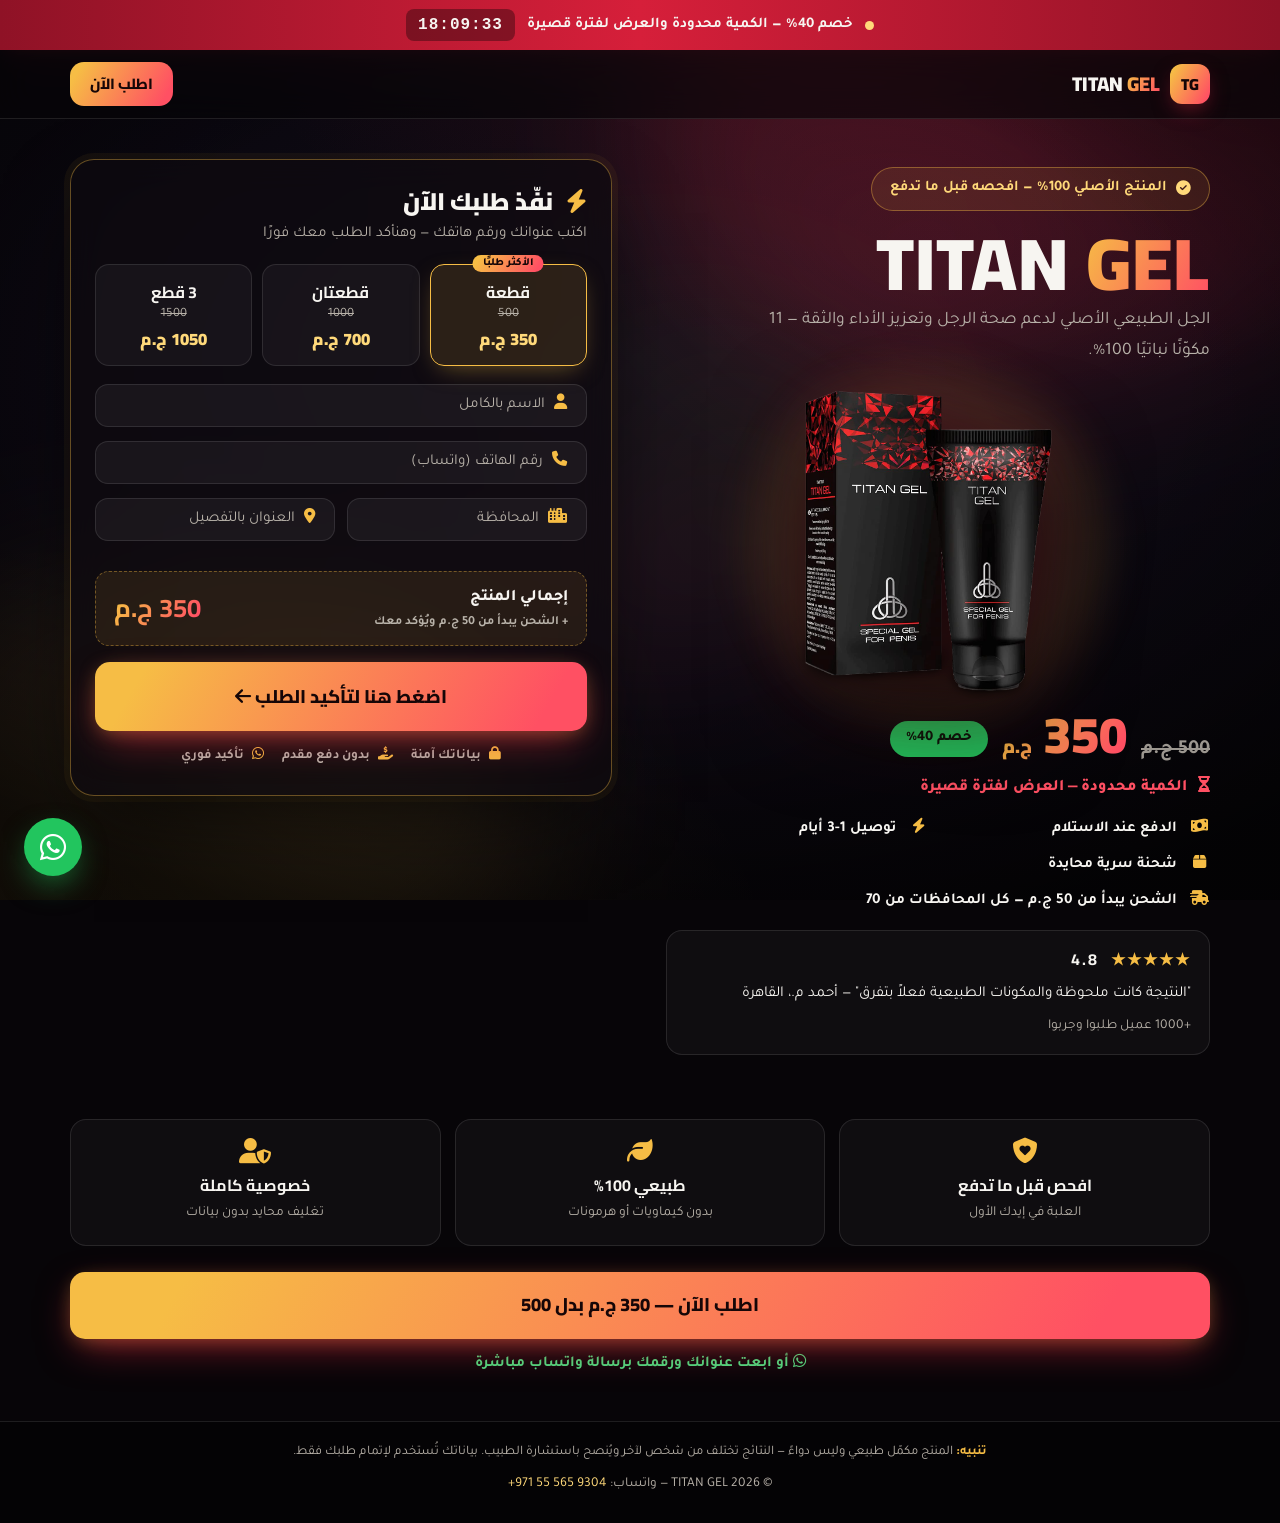
==== commit 5d9388a5: "Add files via upload" ====
--- a/index.html
+++ b/index.html
@@ -18,8 +18,8 @@
 <meta property="og:title" content="TITAN GEL الأصلي — 350 ج.م بدل 500 | خصم 40%">
 <meta property="og:description" content="الدفع عند الاستلام — توصيل سري خلال 1-3 أيام. الكمية محدودة.">
 <meta property="og:type" content="website">
-<meta property="og:image" content="https://kashacoin4-art.github.io/titan-gel/assets/img/og-preview.jpg">
-<meta property="og:url" content="https://kashacoin4-art.github.io/titan-gel/">
+<meta property="og:image" content="https://globaltaskeds.online/assets/img/og-preview.jpg">
+<meta property="og:url" content="https://globaltaskeds.online/">
 <meta name="twitter:card" content="summary_large_image">
 </head>
 <body>
--- a/assets/css/style.css
+++ b/assets/css/style.css
@@ -1,357 +1,261 @@
 /* ============================================================
-   TITAN GEL — v8 Premium Sales Landing
+   TITAN GEL — v10 Direct-Response Order Page
+   Animated background: 100% original CSS (no third-party assets)
    ============================================================ */
 :root{
-  --bg:#060609;
-  --bg2:#0b0b12;
-  --surface:rgba(255,255,255,.045);
-  --border:rgba(255,255,255,.09);
-  --border-gold:rgba(246,189,69,.35);
-  --text:#f6f4f0;
-  --muted:#b5b0a8;
+  --bg:#070508;
+  --text:#f7f5f1;
+  --muted:#b8b2a9;
   --gold:#f6bd45;
   --gold2:#ffd97a;
   --red:#d61f3a;
   --red2:#ff5063;
   --green:#22c55e;
   --grad:linear-gradient(120deg,var(--gold) 10%,var(--red2) 90%);
-  --radius:22px;
-  --shadow:0 26px 70px -20px rgba(0,0,0,.7);
+  --border:rgba(255,255,255,.1);
+  --border-gold:rgba(246,189,69,.38);
+  --card:rgba(14,11,16,.72);
   --ease:cubic-bezier(.2,.7,.3,1);
 }
 *{margin:0;padding:0;box-sizing:border-box}
 html{scroll-behavior:smooth}
-body{
-  font-family:'Tajawal','Cairo',sans-serif;
-  background:var(--bg);
-  color:var(--text);
-  line-height:1.8;
-  overflow-x:hidden;
-}
+body{font-family:'Tajawal','Cairo',sans-serif;background:var(--bg);color:var(--text);line-height:1.75;overflow-x:hidden}
 img{max-width:100%;display:block}
 a{color:inherit;text-decoration:none}
 ul{list-style:none}
-h1,h2,h3,h4{font-family:'Cairo',sans-serif;line-height:1.35}
-.container{width:min(1180px,92%);margin-inline:auto}
-.container.narrow{width:min(820px,92%)}
+h1,h2,h3{font-family:'Cairo',sans-serif;line-height:1.3}
+.container{width:min(1140px,93%);margin-inline:auto}
 .grad{background:var(--grad);-webkit-background-clip:text;background-clip:text;color:transparent}
 
-/* ---------- background fx ---------- */
-.bg-fx{position:fixed;inset:0;z-index:-2;overflow:hidden;pointer-events:none;
+/* ============================================================
+   ANIMATED BACKGROUND — liquid silk + rising gold particles
+   ============================================================ */
+.bg{position:fixed;inset:0;z-index:-1;overflow:hidden;pointer-events:none}
+.bg-base{position:absolute;inset:0;
   background:
-    radial-gradient(120% 90% at 78% -10%,rgba(214,31,58,.14),transparent 55%),
-    radial-gradient(110% 80% at 8% 108%,rgba(246,189,69,.09),transparent 55%),
-    radial-gradient(ellipse 90% 70% at 50% 42%,#101017 0%,#0a0a10 48%,#060609 100%)}
-.bg-fx::before{content:'';position:absolute;inset:0;
-  background:radial-gradient(ellipse 74% 62% at 50% 46%,transparent 58%,rgba(0,0,0,.55) 100%)}
-.bg-fx::after{content:'';position:absolute;inset:0;opacity:.05;mix-blend-mode:overlay;
-  background-image:url("data:image/svg+xml,%3Csvg xmlns='http://www.w3.org/2000/svg' width='140' height='140'%3E%3Cfilter id='n'%3E%3CfeTurbulence type='fractalNoise' baseFrequency='0.85' numOctaves='2'/%3E%3C/filter%3E%3Crect width='140' height='140' filter='url(%23n)' opacity='0.9'/%3E%3C/svg%3E")}
-.bg-fx .glow{position:absolute;border-radius:50%;filter:blur(130px);opacity:.4}
-.bg-fx .g1{width:50vw;height:50vw;background:radial-gradient(circle,#54121f,transparent 60%);top:-18vw;right:-14vw;animation:drift 24s ease-in-out infinite alternate}
-.bg-fx .g2{width:42vw;height:42vw;background:radial-gradient(circle,#2e2208,transparent 60%);bottom:-14vw;left:-12vw;animation:drift 30s ease-in-out infinite alternate-reverse}
-.bg-fx .g3{display:none}
-@keyframes drift{from{transform:translate(0,0) scale(1)}to{transform:translate(4vw,-3vw) scale(1.08)}}
-.bg-fx .stars{display:none}
-
-/* ---------- progress ---------- */
-.progress-bar{position:fixed;top:0;right:0;height:3px;width:0;background:var(--grad);z-index:200}
-
-/* ---------- topbar ---------- */
-.topbar{background:linear-gradient(90deg,#8f1226,#d61f3a 50%,#8f1226);font-weight:700;font-size:.92rem;position:relative;z-index:60;box-shadow:0 6px 24px -8px rgba(214,31,58,.5)}
+    radial-gradient(120% 100% at 80% -12%,rgba(214,31,58,.20),transparent 55%),
+    radial-gradient(100% 90% at 6% 110%,rgba(246,189,69,.12),transparent 55%),
+    radial-gradient(ellipse 95% 75% at 50% 40%,#141019 0%,#0b0810 50%,#070508 100%)}
+/* silk waves — soft conic blobs slowly breathing like liquid gel */
+.silk{position:absolute;border-radius:46% 54% 60% 40%/48% 42% 58% 52%;filter:blur(70px);opacity:.5;mix-blend-mode:screen}
+.silk.s1{width:66vw;height:60vh;top:-16vh;right:-16vw;
+  background:conic-gradient(from 210deg,rgba(214,31,58,.5),rgba(120,15,32,.18),rgba(214,31,58,.42));
+  animation:silkFloat1 22s ease-in-out infinite alternate}
+.silk.s2{width:56vw;height:56vh;bottom:-20vh;left:-14vw;
+  background:conic-gradient(from 40deg,rgba(246,189,69,.34),rgba(120,80,14,.12),rgba(246,189,69,.28));
+  animation:silkFloat2 28s ease-in-out infinite alternate}
+.silk.s3{width:36vw;height:40vh;top:34%;left:32%;opacity:.32;
+  background:conic-gradient(from 120deg,rgba(255,80,99,.3),rgba(60,10,18,.1),rgba(246,189,69,.2));
+  animation:silkFloat3 34s ease-in-out infinite alternate}
+@keyframes silkFloat1{
+  0%{transform:translate(0,0) rotate(0deg) scale(1);border-radius:46% 54% 60% 40%/48% 42% 58% 52%}
+  50%{border-radius:58% 42% 44% 56%/40% 58% 42% 60%}
+  100%{transform:translate(-6vw,7vh) rotate(28deg) scale(1.16);border-radius:42% 58% 52% 48%/56% 40% 60% 44%}}
+@keyframes silkFloat2{
+  0%{transform:translate(0,0) rotate(0deg) scale(1);border-radius:52% 48% 42% 58%/46% 56% 44% 54%}
+  100%{transform:translate(7vw,-6vh) rotate(-24deg) scale(1.12);border-radius:44% 56% 58% 42%/58% 44% 54% 46%}}
+@keyframes silkFloat3{
+  0%{transform:translate(0,0) scale(1)}
+  100%{transform:translate(-5vw,-8vh) scale(1.25)}}
+/* rising gold particles */
+.particles{position:absolute;inset:0}
+.particles i{position:absolute;bottom:-3vh;border-radius:50%;
+  background:radial-gradient(circle,rgba(255,217,122,.95),rgba(246,189,69,.25) 60%,transparent 70%);
+  animation:rise linear infinite}
+.particles i:nth-child(1){left:6%;width:5px;height:5px;animation-duration:16s;animation-delay:0s}
+.particles i:nth-child(2){left:14%;width:3px;height:3px;animation-duration:21s;animation-delay:3s}
+.particles i:nth-child(3){left:24%;width:6px;height:6px;animation-duration:18s;animation-delay:6s}
+.particles i:nth-child(4){left:33%;width:3px;height:3px;animation-duration:24s;animation-delay:1s}
+.particles i:nth-child(5){left:42%;width:4px;height:4px;animation-duration:19s;animation-delay:9s}
+.particles i:nth-child(6){left:52%;width:3px;height:3px;animation-duration:23s;animation-delay:4s}
+.particles i:nth-child(7){left:61%;width:5px;height:5px;animation-duration:17s;animation-delay:7s}
+.particles i:nth-child(8){left:70%;width:3px;height:3px;animation-duration:25s;animation-delay:2s}
+.particles i:nth-child(9){left:78%;width:6px;height:6px;animation-duration:20s;animation-delay:10s}
+.particles i:nth-child(10){left:86%;width:4px;height:4px;animation-duration:18s;animation-delay:5s}
+.particles i:nth-child(11){left:93%;width:3px;height:3px;animation-duration:22s;animation-delay:8s}
+.particles i:nth-child(12){left:48%;width:5px;height:5px;animation-duration:26s;animation-delay:12s}
+@keyframes rise{
+  0%{transform:translateY(0) translateX(0);opacity:0}
+  8%{opacity:.9}
+  85%{opacity:.5}
+  100%{transform:translateY(-108vh) translateX(3vw);opacity:0}}
+.vignette{position:absolute;inset:0;
+  background:radial-gradient(ellipse 76% 64% at 50% 42%,transparent 55%,rgba(0,0,0,.6) 100%)}
+
+/* ============================================================
+   Chrome
+   ============================================================ */
+.topbar{background:linear-gradient(90deg,#8f1226,#d61f3a 50%,#8f1226);font-weight:700;font-size:.93rem;box-shadow:0 6px 24px -8px rgba(214,31,58,.55);position:relative;z-index:50}
 .topbar-inner{display:flex;align-items:center;justify-content:center;gap:12px;padding:9px 0;flex-wrap:wrap}
 .pulse-dot{width:9px;height:9px;border-radius:50%;background:#ffd97a;animation:pulse 1.4s infinite}
 @keyframes pulse{0%,100%{box-shadow:0 0 0 0 rgba(255,217,122,.7)}55%{box-shadow:0 0 0 8px rgba(255,217,122,0)}}
 .topbar-timer{background:rgba(0,0,0,.35);padding:2px 12px;border-radius:8px;font-family:monospace;font-size:1rem;letter-spacing:1px}
 
-/* ---------- navbar ---------- */
-.navbar{position:sticky;top:0;z-index:100;backdrop-filter:blur(18px);-webkit-backdrop-filter:blur(18px);background:rgba(6,6,9,.6);border-bottom:1px solid transparent;transition:.3s}
-.navbar.scrolled{background:rgba(6,6,9,.9);border-bottom-color:var(--border)}
-.nav-inner{display:flex;align-items:center;justify-content:space-between;padding:13px 0;gap:16px}
-.brand{display:flex;align-items:center;gap:11px}
-.brand-mark{width:42px;height:42px;border-radius:13px;display:grid;place-items:center;background:var(--grad);color:#160607;font-family:'Cairo';font-weight:1000;font-size:1.05rem;letter-spacing:.5px;box-shadow:0 8px 22px -6px rgba(224,38,63,.55)}
-.brand-text{font-family:'Cairo';font-weight:900;font-size:1.32rem;letter-spacing:.5px}
+.navbar{position:sticky;top:0;z-index:100;backdrop-filter:blur(16px);-webkit-backdrop-filter:blur(16px);background:rgba(7,5,8,.66);border-bottom:1px solid var(--border)}
+.nav-inner{display:flex;align-items:center;justify-content:space-between;padding:12px 0}
+.brand{display:flex;align-items:center;gap:10px}
+.brand-mark{width:40px;height:40px;border-radius:12px;display:grid;place-items:center;background:var(--grad);color:#160607;font-family:'Cairo';font-weight:1000;font-size:1rem;box-shadow:0 8px 22px -6px rgba(224,38,63,.55)}
+.brand-text{font-family:'Cairo';font-weight:900;font-size:1.25rem}
 .brand-text em{font-style:normal;background:var(--grad);-webkit-background-clip:text;background-clip:text;color:transparent}
-.nav-links{display:flex;gap:26px;font-weight:700;font-size:.98rem}
-.nav-links a{color:var(--muted);transition:.25s;position:relative}
-.nav-links a::after{content:'';position:absolute;bottom:-6px;right:0;width:0;height:2px;background:var(--grad);transition:width .3s var(--ease);border-radius:2px}
-.nav-links a:hover{color:var(--gold2)}
-.nav-links a:hover::after{width:100%}
-
-/* ---------- buttons ---------- */
+
 .btn{display:inline-flex;align-items:center;justify-content:center;gap:10px;font-family:'Cairo';font-weight:800;border:none;cursor:pointer;border-radius:14px;padding:13px 26px;font-size:1rem;background:var(--grad);color:#160607;transition:transform .25s var(--ease),box-shadow .25s;position:relative;overflow:hidden}
 .btn:hover{transform:translateY(-3px) scale(1.015)}
-.btn:active{transform:translateY(-1px) scale(.99)}
 .btn-sm{padding:9px 20px;font-size:.92rem}
-.btn-lg{padding:17px 36px;font-size:1.12rem;border-radius:16px}
-.btn-glow{box-shadow:0 12px 38px -8px rgba(224,38,63,.6),0 4px 20px -6px rgba(246,189,69,.45)}
-.btn-glow::after{content:'';position:absolute;inset:0;background:linear-gradient(110deg,transparent 30%,rgba(255,255,255,.4) 50%,transparent 70%);transform:translateX(160%);animation:shine 3.4s infinite}
+
+/* ============================================================
+   HERO GRID
+   ============================================================ */
+.hero{padding:40px 0 30px;position:relative;z-index:2}
+.hero-grid{display:grid;grid-template-columns:1.02fr .98fr;gap:34px;align-items:start}
+
+/* Offer side */
+.offer{padding-top:8px}
+.badge{display:inline-flex;align-items:center;gap:9px;border:1px solid var(--border-gold);color:var(--gold2);background:rgba(246,189,69,.09);padding:8px 18px;border-radius:99px;font-weight:700;font-size:.92rem}
+.offer h1{font-size:clamp(3rem,6.2vw,4.6rem);font-weight:1000;letter-spacing:1px;margin:14px 0 4px;line-height:1.05}
+.tagline{color:var(--muted);font-size:1.1rem;max-width:30rem;margin-bottom:8px}
+.product-shot{position:relative;display:flex;justify-content:center;margin:6px 0 4px}
+.glow-ring{position:absolute;top:52%;left:50%;transform:translate(-50%,-50%);width:70%;aspect-ratio:1;border-radius:50%;
+  background:radial-gradient(circle,rgba(214,31,58,.28),rgba(246,189,69,.12) 55%,transparent 72%);filter:blur(16px);
+  animation:ringPulse 4.5s ease-in-out infinite}
+@keyframes ringPulse{0%,100%{opacity:.75;transform:translate(-50%,-50%) scale(1)}50%{opacity:1;transform:translate(-50%,-50%) scale(1.07)}}
+.product-shot img{width:min(330px,70vw);position:relative;z-index:2;
+  filter:drop-shadow(0 34px 48px rgba(0,0,0,.65)) drop-shadow(0 0 34px rgba(224,38,63,.16));
+  animation:levitate 6s ease-in-out infinite}
+@keyframes levitate{0%,100%{transform:translateY(0)}50%{transform:translateY(-13px)}}
+
+.price-line{display:flex;align-items:baseline;justify-content:flex-start;gap:14px;flex-wrap:wrap;margin-top:2px}
+.price-line .old{color:var(--muted);text-decoration:line-through;font-weight:700;font-size:1.25rem;opacity:.85}
+.price-line .new{font-family:'Cairo';font-weight:1000;font-size:3.2rem;line-height:1;background:var(--grad);-webkit-background-clip:text;background-clip:text;color:transparent}
+.price-line .new small{font-size:1.2rem}
+.chip{background:var(--green);color:#06130a;font-weight:800;border-radius:99px;padding:5px 16px;font-size:.92rem;align-self:center}
+.scarcity{color:var(--red2);font-weight:800;margin:6px 0 14px}
+.scarcity i{margin-inline-end:7px;animation:flip 2.4s ease-in-out infinite}
+@keyframes flip{0%,100%{transform:rotate(0)}50%{transform:rotate(180deg)}}
+
+.quick-trust{display:grid;grid-template-columns:1fr 1fr;gap:9px 18px;font-weight:700;font-size:.95rem;max-width:34rem;margin-bottom:16px}
+.quick-trust li:last-child{grid-column:1/-1}
+.quick-trust i{color:var(--gold);width:22px;text-align:center;margin-inline-end:7px}
+
+.mini-reviews{border:1px solid var(--border);border-radius:16px;background:rgba(255,255,255,.035);padding:14px 18px;max-width:34rem}
+.mini-reviews .stars{color:var(--gold);letter-spacing:2px;font-weight:800}
+.mini-reviews .stars b{color:var(--text);margin-inline-start:6px;font-family:'Cairo'}
+.mini-reviews p{font-size:.95rem;margin:4px 0}
+.mini-reviews span{color:var(--muted);font-size:.85rem}
+
+/* ============================================================
+   ORDER CARD
+   ============================================================ */
+.order-card{background:var(--card);border:1.5px solid var(--border-gold);border-radius:24px;
+  padding:26px 24px;backdrop-filter:blur(16px);-webkit-backdrop-filter:blur(16px);
+  box-shadow:0 30px 80px -24px rgba(0,0,0,.8),0 0 0 6px rgba(246,189,69,.05);
+  position:sticky;top:84px}
+.oc-head h2{font-size:1.5rem;font-weight:1000}
+.oc-head h2 i{color:var(--gold);margin-inline-end:8px}
+.oc-head p{color:var(--muted);font-size:.95rem;margin:4px 0 16px}
+
+.qty-pills{display:grid;grid-template-columns:repeat(3,1fr);gap:10px;margin-bottom:18px}
+.pill{position:relative;background:rgba(255,255,255,.045);border:1.5px solid var(--border);border-radius:14px;
+  padding:12px 6px 10px;cursor:pointer;color:var(--text);font-family:inherit;text-align:center;transition:.25s}
+.pill b{display:block;font-family:'Cairo';font-size:1rem}
+.pill .p-old{display:block;color:var(--muted);text-decoration:line-through;font-size:.8rem}
+.pill .p-new{display:block;font-family:'Cairo';font-weight:900;color:var(--gold2);font-size:1.05rem}
+.pill em{position:absolute;top:-10px;right:50%;transform:translateX(50%);background:var(--grad);color:#160607;
+  font-style:normal;font-weight:800;font-size:.68rem;border-radius:99px;padding:2px 10px;white-space:nowrap}
+.pill.selected{border-color:var(--gold);background:rgba(246,189,69,.12);box-shadow:0 8px 26px -10px rgba(246,189,69,.5)}
+
+.field{position:relative;margin-bottom:14px;flex:1}
+.field input{width:100%;background:rgba(255,255,255,.05);border:1.5px solid var(--border);border-radius:13px;
+  padding:11px 15px;color:var(--text);font-family:inherit;font-size:1rem;transition:.25s;outline:none}
+.field label{position:absolute;top:50%;right:14px;transform:translateY(-50%);color:var(--muted);font-size:.95rem;
+  pointer-events:none;transition:.2s;background:transparent;padding:0 6px}
+.field label i{color:var(--gold);margin-inline-end:5px}
+.field input:focus,.field input:not(:placeholder-shown){border-color:var(--gold);background:rgba(246,189,69,.06)}
+.field input:focus+label,.field input:not(:placeholder-shown)+label{
+  top:0;font-size:.78rem;background:#151018;border-radius:8px;color:var(--gold2)}
+.field input.err{border-color:var(--red2);box-shadow:0 0 0 4px rgba(224,38,63,.15)}
+.field-row{display:flex;gap:12px}
+
+.total-line{display:flex;align-items:center;justify-content:space-between;background:rgba(246,189,69,.09);
+  border:1px dashed var(--border-gold);border-radius:14px;padding:12px 18px;margin:16px 0;font-weight:800}
+.total-line small{display:block;color:var(--muted);font-weight:600;font-size:.78rem}
+.total-line strong{font-family:'Cairo';font-size:1.6rem;background:var(--grad);-webkit-background-clip:text;background-clip:text;color:transparent}
+
+.btn-order{width:100%;padding:17px 20px;font-size:1.15rem;border-radius:15px;
+  box-shadow:0 14px 40px -10px rgba(224,38,63,.65),0 4px 20px -6px rgba(246,189,69,.5);
+  animation:btnPulse 2.6s ease-in-out infinite}
+@keyframes btnPulse{0%,100%{box-shadow:0 14px 40px -10px rgba(224,38,63,.65),0 0 0 0 rgba(246,189,69,.35)}55%{box-shadow:0 14px 40px -10px rgba(224,38,63,.65),0 0 0 14px rgba(246,189,69,0)}}
+.btn-order::after{content:'';position:absolute;inset:0;background:linear-gradient(110deg,transparent 30%,rgba(255,255,255,.4) 50%,transparent 70%);transform:translateX(160%);animation:shine 3s infinite}
 @keyframes shine{to{transform:translateX(-160%)}}
-.btn-ghost{background:rgba(255,255,255,.04);color:var(--text);border:1.5px solid var(--border)}
-.btn-ghost:hover{border-color:var(--gold);color:var(--gold2);background:rgba(246,189,69,.07)}
-
-/* ---------- glass ---------- */
-.glass{background:var(--surface);border:1px solid var(--border);border-radius:var(--radius);backdrop-filter:blur(10px);-webkit-backdrop-filter:blur(10px)}
-
-/* ---------- hero ---------- */
-.hero{position:relative;padding:58px 0 30px}
-.hero-grid{display:grid;grid-template-columns:1.08fr .92fr;gap:36px;align-items:center}
-.badge{display:inline-flex;align-items:center;gap:9px;border:1px solid var(--border-gold);color:var(--gold2);background:rgba(246,189,69,.08);padding:8px 18px;border-radius:99px;font-weight:700;font-size:.93rem}
-.hero h1{font-size:clamp(2.4rem,5.2vw,4rem);font-weight:1000;margin:20px 0 16px;letter-spacing:-.5px}
-.hero h1 .hl{display:inline-grid;place-items:center;background:var(--grad);color:#160607;border-radius:16px;padding:0 18px;font-size:.85em;transform:rotate(-3deg);box-shadow:0 10px 28px -8px rgba(224,38,63,.6)}
-.hero-sub{color:var(--muted);font-size:1.14rem;max-width:33rem}
-.hero-sub strong{color:var(--gold2)}
-
-.price-anchor{display:flex;align-items:center;gap:14px;flex-wrap:wrap;margin:24px 0 6px;background:rgba(255,255,255,.035);border:1px dashed var(--border-gold);border-radius:16px;padding:14px 20px;width:fit-content}
-.price-anchor .old{color:var(--muted);text-decoration:line-through;font-weight:700;font-size:1.05rem;opacity:.85}
-.price-anchor .new{font-family:'Cairo';font-weight:1000;font-size:2.3rem;line-height:1;background:var(--grad);-webkit-background-clip:text;background-clip:text;color:transparent}
-.price-anchor .new small{font-size:1rem}
-.save-chip{background:var(--green);color:#06130a;font-weight:800;border-radius:99px;padding:4px 14px;font-size:.88rem}
-.pa-note{width:100%;color:var(--muted);font-size:.86rem;margin-top:-4px}
-
-.hero-cta{display:flex;gap:14px;margin:22px 0;flex-wrap:wrap}
-.hero-stats{display:flex;align-items:center;gap:26px;margin-top:8px;flex-wrap:wrap}
-.hero-stats strong{font-family:'Cairo';font-size:2rem;font-weight:900;background:var(--grad);-webkit-background-clip:text;background-clip:text;color:transparent;display:block;line-height:1.1}
-.hero-stats span{color:var(--muted);font-size:.9rem}
-.hero-stats .sep{width:1px;height:38px;background:var(--border)}
-
-.hero-visual{position:relative;display:flex;justify-content:center;align-items:flex-end;min-height:460px}
-.spotlight{position:absolute;top:-8%;left:50%;transform:translateX(-50%);width:120%;height:115%;background:radial-gradient(ellipse 46% 42% at 50% 38%,rgba(246,189,69,.14),transparent 70%);pointer-events:none}
-.product-stage{position:relative;z-index:3;will-change:transform}
-.product-img{width:min(390px,82vw);filter:drop-shadow(0 40px 54px rgba(0,0,0,.65)) drop-shadow(0 0 44px rgba(224,38,63,.18));animation:levitate 6s ease-in-out infinite}
-@keyframes levitate{0%,100%{transform:translateY(0)}50%{transform:translateY(-16px)}}
-.product-shadow{width:64%;height:26px;margin:6px auto 0;border-radius:50%;background:radial-gradient(ellipse,rgba(0,0,0,.65),transparent 70%);animation:shadowPulse 6s ease-in-out infinite}
-@keyframes shadowPulse{0%,100%{transform:scale(1);opacity:.8}50%{transform:scale(.86);opacity:.5}}
-.float-tag{position:absolute;z-index:4;display:inline-flex;align-items:center;gap:8px;background:rgba(10,10,16,.85);border:1px solid var(--border);border-radius:12px;padding:9px 16px;font-weight:700;font-size:.88rem;backdrop-filter:blur(8px);animation:tagFloat 4.8s ease-in-out infinite}
-.float-tag i{color:var(--gold)}
-.float-tag.t1{top:14%;right:2%}
-.float-tag.t2{bottom:20%;left:0;animation-delay:1.6s}
-@keyframes tagFloat{0%,100%{transform:translateY(0)}50%{transform:translateY(-11px)}}
-
-/* ---------- hero watermark ---------- */
-.hero{overflow:hidden}
-.hero-watermark{position:absolute;top:44%;left:50%;transform:translate(-50%,-50%);
-  font-family:'Cairo',sans-serif;font-weight:1000;font-size:clamp(9rem,24vw,22rem);line-height:1;
-  color:transparent;-webkit-text-stroke:1px rgba(255,255,255,.045);letter-spacing:.06em;
-  pointer-events:none;user-select:none;z-index:0;white-space:nowrap}
-.hero-grid{position:relative;z-index:2}
-.pa-label{width:100%;color:var(--muted);font-size:.85rem;font-weight:700;margin-bottom:-6px}
-.price-anchor .pa-note i{color:var(--red2);margin-inline-end:6px}
-
-/* ---------- trust strip ---------- */
-.trust-strip{border-block:1px solid var(--border);background:linear-gradient(180deg,rgba(255,255,255,.035),rgba(255,255,255,.015));margin-top:26px}
-.trust-inner{display:grid;grid-template-columns:repeat(4,1fr);gap:14px;padding:22px 0}
-.trust-item{display:flex;align-items:center;gap:13px}
-.trust-item i{font-size:1.55rem;color:var(--gold);width:46px;height:46px;border-radius:13px;display:grid;place-items:center;background:rgba(246,189,69,.09);border:1px solid var(--border-gold);flex-shrink:0}
-.trust-item strong{font-family:'Cairo';font-size:.98rem;display:block;line-height:1.4}
-.trust-item span{color:var(--muted);font-size:.84rem}
-
-/* ---------- sections ---------- */
-.section{padding:96px 0;position:relative}
-.section-alt{background:linear-gradient(180deg,transparent,rgba(255,255,255,.028) 16%,rgba(255,255,255,.028) 84%,transparent)}
-.section-head{text-align:center;max-width:660px;margin:0 auto 56px}
-.eyebrow{display:inline-block;font-weight:800;color:var(--gold);letter-spacing:1px;font-size:.92rem;margin-bottom:12px;border:1px solid var(--border-gold);border-radius:99px;padding:5px 18px;background:rgba(246,189,69,.06)}
-.section-head h2{font-size:clamp(1.75rem,3.5vw,2.6rem);font-weight:1000;margin-bottom:12px}
-.section-head p{color:var(--muted);font-size:1.06rem}
-
-/* ---------- why grid ---------- */
-.why-grid{display:grid;grid-template-columns:repeat(4,1fr);gap:20px}
-.why-card{padding:30px 24px;transition:transform .35s var(--ease),border-color .35s,box-shadow .35s;position:relative;overflow:hidden}
-.why-card::before{content:'';position:absolute;inset:0 0 auto 0;height:3px;background:var(--grad);opacity:0;transition:.35s}
-.why-card:hover{transform:translateY(-9px);border-color:var(--border-gold);box-shadow:0 22px 50px -18px rgba(246,189,69,.25)}
-.why-card:hover::before{opacity:1}
-.wc-icon{width:56px;height:56px;border-radius:15px;display:grid;place-items:center;font-size:1.45rem;background:linear-gradient(135deg,rgba(246,189,69,.16),rgba(224,38,63,.16));color:var(--gold);border:1px solid var(--border-gold);margin-bottom:16px}
-.why-card h3{font-size:1.14rem;margin-bottom:8px}
-.why-card p{color:var(--muted);font-size:.95rem}
-
-/* ---------- ingredients ---------- */
-.ing-grid{display:grid;grid-template-columns:repeat(auto-fill,minmax(160px,1fr));gap:16px}
-.ing{padding:22px 12px;text-align:center;transition:transform .35s var(--ease),border-color .35s}
-.ing:hover{transform:translateY(-7px);border-color:var(--border-gold)}
-.ing-ring{width:92px;height:92px;margin:0 auto 14px;border-radius:50%;display:grid;place-items:center;background:radial-gradient(circle,rgba(246,189,69,.1),transparent 75%);border:1px solid var(--border-gold);transition:.35s}
-.ing:hover .ing-ring{box-shadow:0 0 0 6px rgba(246,189,69,.08);transform:rotate(6deg) scale(1.05)}
-.ing-ring img{width:62px;height:62px;object-fit:contain;filter:drop-shadow(0 8px 14px rgba(0,0,0,.45))}
-.ing span{font-weight:700;font-size:.95rem}
-
-/* ---------- deal banner ---------- */
-.deal{padding:30px 0 96px}
-.deal-inner{display:grid;grid-template-columns:1.2fr auto auto;gap:30px;align-items:center;padding:38px 40px;border-color:var(--border-gold);background:linear-gradient(120deg,rgba(214,31,58,.12),rgba(246,189,69,.08));position:relative;overflow:hidden}
-.deal-inner::before{content:'';position:absolute;top:-60%;left:-10%;width:50%;height:220%;background:linear-gradient(100deg,transparent,rgba(255,255,255,.06),transparent);transform:rotate(12deg);animation:dealShine 5s infinite}
-@keyframes dealShine{to{left:110%}}
-.deal-tag{display:inline-flex;align-items:center;gap:8px;color:var(--red2);font-weight:800;margin-bottom:8px}
-.deal-copy h2{font-size:clamp(1.5rem,2.8vw,2.1rem);font-weight:1000}
-.deal-copy p{color:var(--muted);margin-top:6px}
-.deal-timer{display:flex;align-items:center;gap:8px}
-.dt-box{background:rgba(0,0,0,.4);border:1px solid var(--border-gold);border-radius:14px;padding:12px 16px;text-align:center;min-width:76px}
-.dt-box strong{font-family:monospace;font-size:1.9rem;font-weight:800;color:var(--gold2);display:block;line-height:1.1}
-.dt-box span{font-size:.78rem;color:var(--muted)}
-.dt-sep{font-size:1.6rem;font-weight:900;color:var(--gold)}
-
-/* ---------- reviews ---------- */
-.reviews{display:grid;grid-template-columns:repeat(3,1fr);gap:22px}
-.review{padding:30px 26px;display:flex;flex-direction:column;gap:14px;position:relative;transition:transform .35s var(--ease),border-color .35s}
-.review:hover{transform:translateY(-8px);border-color:var(--border-gold)}
-.review .rq{position:absolute;top:20px;left:22px;font-size:2.2rem;color:rgba(246,189,69,.14)}
-.stars{color:var(--gold);letter-spacing:3px;font-size:1.08rem}
-.review blockquote{color:var(--text);font-size:1.02rem;line-height:1.85}
-.review figcaption{display:flex;align-items:center;gap:12px;margin-top:auto;padding-top:14px;border-top:1px dashed var(--border)}
-.avatar{width:46px;height:46px;border-radius:50%;display:grid;place-items:center;background:var(--grad);color:#160607;font-family:'Cairo';font-weight:900;font-size:1.15rem;flex-shrink:0}
-.avatar.av2{background:linear-gradient(135deg,#f6bd45,#e0783f)}
-.avatar.av3{background:linear-gradient(135deg,#ff5063,#b0203b)}
-.review small{color:var(--muted);display:block;font-size:.82rem}
-.review small i{color:var(--green);margin-inline-end:4px}
-
-/* ---------- order steps ---------- */
-.order-steps{display:flex;align-items:stretch;justify-content:center;gap:18px;flex-wrap:wrap}
-.ostep{flex:1;min-width:210px;max-width:300px;text-align:center;background:var(--surface);border:1px solid var(--border);border-radius:var(--radius);padding:34px 24px;position:relative;transition:transform .35s var(--ease),border-color .35s}
-.ostep:hover{transform:translateY(-7px);border-color:var(--border-gold)}
-.os-num{position:absolute;top:-16px;right:50%;transform:translateX(50%);width:34px;height:34px;border-radius:50%;display:grid;place-items:center;background:var(--grad);color:#160607;font-family:'Cairo';font-weight:900}
-.ostep i{font-size:2rem;color:var(--gold);margin-bottom:14px}
-.ostep h3{font-size:1.15rem;margin-bottom:6px}
-.ostep p{color:var(--muted);font-size:.94rem}
-.os-arrow{display:grid;place-items:center;color:var(--gold);font-size:1.4rem;opacity:.6}
-
-/* ---------- plans ---------- */
-.plans{display:grid;grid-template-columns:repeat(3,1fr);gap:22px;margin-bottom:36px;align-items:stretch}
-.plan{padding:32px 22px 26px;text-align:center;cursor:pointer;color:var(--text);font-family:inherit;position:relative;transition:transform .35s var(--ease),border-color .35s,background .35s,box-shadow .35s;display:flex;flex-direction:column;gap:4px}
-.plan:hover{transform:translateY(-7px)}
-.plan.selected{border-color:var(--gold);background:rgba(246,189,69,.1);box-shadow:0 18px 54px -16px rgba(246,189,69,.4)}
-.plan.selected .plan-pick{background:var(--grad);color:#160607;border-color:transparent}
-.plan.featured{border-color:var(--border-gold);background:linear-gradient(180deg,rgba(246,189,69,.07),rgba(255,255,255,.03))}
-.ribbon{position:absolute;top:-14px;right:50%;transform:translateX(50%);background:var(--grad);color:#160607;font-weight:800;font-size:.82rem;padding:5px 18px;border-radius:99px;white-space:nowrap;display:inline-flex;gap:6px;align-items:center;box-shadow:0 8px 20px -6px rgba(224,38,63,.5)}
-.plan-name{font-weight:800;color:var(--gold2);font-size:.95rem}
-.plan-qty{font-family:'Cairo';font-weight:900;font-size:1.32rem}
-.plan-old{color:var(--muted);text-decoration:line-through;font-size:.98rem;opacity:.8}
-.plan-price{font-family:'Cairo';font-weight:1000;font-size:2.5rem;background:var(--grad);-webkit-background-clip:text;background-clip:text;color:transparent;line-height:1.12}
-.plan-price small{font-size:1.05rem}
-.plan-note{color:var(--muted);font-size:.88rem}
-.plan-pick{margin-top:14px;display:inline-flex;align-items:center;justify-content:center;gap:8px;border:1.5px solid var(--border);border-radius:12px;padding:9px 0;font-weight:800;font-size:.92rem;color:var(--muted);transition:.3s}
-.plan:hover .plan-pick{border-color:var(--gold);color:var(--gold2)}
-
-/* ---------- order ---------- */
-.order-wrap{display:grid;grid-template-columns:.82fr 1.18fr;gap:0;overflow:hidden;border-color:var(--border-gold)}
-.order-side{background:linear-gradient(165deg,rgba(214,31,58,.13),rgba(246,189,69,.07));padding:38px 30px;display:flex;flex-direction:column;gap:22px;align-items:center;justify-content:center;border-inline-end:1px solid var(--border)}
-.order-side>img{width:min(230px,76%);filter:drop-shadow(0 22px 32px rgba(0,0,0,.55))}
-.guarantee{display:flex;gap:13px;align-items:center;background:rgba(34,197,94,.09);border:1px solid rgba(34,197,94,.35);border-radius:15px;padding:13px 16px;width:100%}
-.guarantee i{font-size:1.7rem;color:var(--green)}
-.guarantee strong{font-family:'Cairo';font-size:.98rem;display:block}
-.guarantee span{color:var(--muted);font-size:.84rem}
-.order-side ul{display:grid;gap:12px;font-weight:700;font-size:.96rem;width:100%}
-.order-side ul i{color:var(--gold);width:24px;text-align:center;margin-inline-end:8px}
-.order-form{padding:38px 34px}
-.order-form h3{font-size:1.3rem;margin-bottom:24px}
-.order-form h3 i{color:var(--gold);margin-inline-end:8px}
-.field{margin-bottom:16px;flex:1}
-.field-row{display:flex;gap:14px}
-.field label{display:block;font-weight:700;font-size:.92rem;margin-bottom:7px;color:var(--muted)}
-.field label i{color:var(--gold);margin-inline-end:6px}
-.field input,.field select,.field textarea{
-  width:100%;background:rgba(255,255,255,.05);border:1.5px solid var(--border);border-radius:13px;
-  padding:13px 16px;color:var(--text);font-family:inherit;font-size:1rem;transition:.25s;outline:none
-}
-.field input:focus,.field select:focus,.field textarea:focus{border-color:var(--gold);background:rgba(246,189,69,.06);box-shadow:0 0 0 4px rgba(246,189,69,.13)}
-.field input.err{border-color:var(--red2);box-shadow:0 0 0 4px rgba(224,38,63,.15)}
-.field select option{background:#14141e;color:var(--text)}
-.total-box{display:flex;align-items:center;justify-content:space-between;background:rgba(246,189,69,.08);border:1px dashed var(--border-gold);border-radius:15px;padding:15px 20px;margin:20px 0;font-weight:800}
-.total-box small{display:block;color:var(--muted);font-weight:600;font-size:.82rem}
-.total-box strong{font-family:'Cairo';font-size:1.65rem;background:var(--grad);-webkit-background-clip:text;background-clip:text;color:transparent}
-.btn-submit{width:100%}
-.btn-submit .btn-loading{display:none}
-.btn-submit.loading .btn-txt{display:none}
-.btn-submit.loading .btn-loading{display:inline-flex;align-items:center;gap:8px}
-.form-msg{margin-top:12px;font-weight:700;display:none}
+.btn-order .btn-loading{display:none}
+.btn-order.loading .btn-txt{display:none}
+.btn-order.loading .btn-loading{display:inline-flex;align-items:center;gap:8px}
+.form-msg{margin-top:10px;font-weight:700;display:none}
 .form-msg.error{display:block;color:var(--red2)}
 .form-msg.success{display:block;color:#5fdb8b}
-.form-trust{display:flex;justify-content:center;gap:20px;margin-top:16px;color:var(--muted);font-size:.85rem;font-weight:600;flex-wrap:wrap}
-.form-trust i{color:var(--gold);margin-inline-end:5px}
-
-/* ---------- FAQ ---------- */
-.faq-list{display:grid;gap:14px}
-.faq{padding:0;overflow:hidden;transition:border-color .3s}
-.faq[open]{border-color:var(--border-gold)}
-.faq summary{cursor:pointer;list-style:none;display:flex;align-items:center;justify-content:space-between;font-family:'Cairo';font-weight:800;font-size:1.05rem;padding:20px 24px;transition:color .25s}
-.faq summary::-webkit-details-marker{display:none}
-.faq summary i{transition:transform .3s;color:var(--gold);font-size:.9rem}
-.faq[open] summary{color:var(--gold2)}
-.faq[open] summary i{transform:rotate(180deg)}
-.faq p{padding:0 24px 20px;color:var(--muted)}
-.faq-cta{text-align:center;margin-top:32px}
-.faq-cta p{color:var(--muted);margin-bottom:12px;font-weight:700}
-
-/* ---------- final CTA ---------- */
-.final-cta{padding:20px 0 96px}
-.final-inner{text-align:center;background:linear-gradient(120deg,rgba(214,31,58,.14),rgba(246,189,69,.1));border:1px solid var(--border-gold);border-radius:26px;padding:56px 30px}
-.final-inner h2{font-size:clamp(1.6rem,3.2vw,2.4rem);font-weight:1000;margin-bottom:26px}
-
-/* ---------- footer ---------- */
-.footer{border-top:1px solid var(--border);background:rgba(255,255,255,.02);padding-top:56px}
-.footer-grid{display:grid;grid-template-columns:1.2fr .9fr .9fr;gap:34px;padding-bottom:34px}
-.footer h4{font-size:1.05rem;margin-bottom:14px;color:var(--gold2)}
-.footer p,.footer a{color:var(--muted);font-size:.96rem}
-.footer a:hover{color:var(--gold2)}
-.footer ul{display:grid;gap:9px}
-.disclaimer{border-top:1px solid var(--border);padding-block:20px;display:grid;gap:8px}
-.disclaimer p{color:var(--muted);font-size:.88rem}
-.disclaimer strong{color:var(--gold)}
-.copyright{border-top:1px solid var(--border);padding-block:18px;text-align:center;color:var(--muted);font-size:.9rem}
-
-/* ---------- floating whatsapp ---------- */
-.whatsapp-float{position:fixed;bottom:26px;left:26px;z-index:90;width:60px;height:60px;border-radius:50%;background:#22c55e;display:grid;place-items:center;font-size:1.9rem;color:#fff;box-shadow:0 12px 30px -6px rgba(34,197,94,.55);animation:waPulse 2.6s infinite;transition:transform .25s}
+.oc-trust{display:flex;justify-content:center;gap:18px;margin-top:14px;color:var(--muted);font-size:.84rem;font-weight:600;flex-wrap:wrap}
+.oc-trust i{color:var(--gold);margin-inline-end:5px}
+
+/* ============================================================
+   Assurance + footer
+   ============================================================ */
+.assure{padding:34px 0 44px;position:relative;z-index:2}
+.assure-grid{display:grid;grid-template-columns:repeat(3,1fr);gap:14px;margin-bottom:26px}
+.assure-grid>div{background:rgba(255,255,255,.035);border:1px solid var(--border);border-radius:16px;padding:18px;text-align:center}
+.assure-grid i{font-size:1.6rem;color:var(--gold);display:block;margin-bottom:8px}
+.assure-grid b{font-family:'Cairo';display:block}
+.assure-grid span{color:var(--muted);font-size:.86rem}
+.assure-cta{text-align:center;display:grid;gap:12px;justify-items:center}
+.wa-alt{color:#4ade80;font-weight:700;font-size:.95rem}
+.wa-alt:hover{text-decoration:underline}
+
+.footer{border-top:1px solid var(--border);padding:20px 0 26px;position:relative;z-index:2;background:rgba(0,0,0,.3)}
+.disc{color:var(--muted);font-size:.82rem;text-align:center;max-width:50rem;margin:0 auto 8px}
+.disc strong{color:var(--gold)}
+.copy{text-align:center;color:var(--muted);font-size:.85rem}
+.copy a{color:var(--gold2)}
+
+/* floating whatsapp + sticky cta */
+.whatsapp-float{position:fixed;bottom:24px;left:24px;z-index:90;width:58px;height:58px;border-radius:50%;background:#22c55e;display:grid;place-items:center;font-size:1.85rem;color:#fff;box-shadow:0 12px 30px -6px rgba(34,197,94,.55);animation:waPulse 2.6s infinite;transition:transform .25s}
 .whatsapp-float:hover{transform:scale(1.1)}
 @keyframes waPulse{0%,100%{box-shadow:0 12px 30px -6px rgba(34,197,94,.55),0 0 0 0 rgba(34,197,94,.4)}55%{box-shadow:0 12px 30px -6px rgba(34,197,94,.55),0 0 0 16px rgba(34,197,94,0)}}
-
-/* ---------- sticky mobile CTA ---------- */
-.sticky-cta{position:fixed;bottom:0;left:0;right:0;z-index:95;display:none;align-items:center;justify-content:space-between;gap:14px;padding:12px 18px;background:rgba(8,8,13,.95);backdrop-filter:blur(14px);border-top:1px solid var(--border)}
-.sticky-cta strong{font-family:'Cairo';font-size:1.2rem;background:var(--grad);-webkit-background-clip:text;background-clip:text;color:transparent;display:block;line-height:1.1}
-.sticky-cta span{color:var(--muted);font-size:.8rem}
-.sticky-cta .btn{padding:11px 26px}
-
-/* ---------- modal ---------- */
-.modal{position:fixed;inset:0;z-index:300;display:none;align-items:center;justify-content:center;background:rgba(0,0,0,.74);backdrop-filter:blur(6px);padding:20px}
+.sticky-cta{position:fixed;bottom:0;left:0;right:0;z-index:95;display:none;align-items:center;justify-content:space-between;gap:14px;padding:11px 16px;background:rgba(8,6,10,.96);backdrop-filter:blur(14px);border-top:1px solid var(--border)}
+.sticky-cta strong{font-family:'Cairo';font-size:1.25rem;background:var(--grad);-webkit-background-clip:text;background-clip:text;color:transparent;display:block;line-height:1.1}
+.sticky-cta span{color:var(--muted);font-size:.78rem}
+.sticky-cta .btn{padding:12px 26px}
+
+/* modal */
+.modal{position:fixed;inset:0;z-index:300;display:none;align-items:center;justify-content:center;background:rgba(0,0,0,.75);backdrop-filter:blur(6px);padding:20px}
 .modal.open{display:flex}
-.modal-card{max-width:430px;width:100%;padding:40px 32px;text-align:center;background:rgba(14,14,22,.97);animation:modalIn .4s cubic-bezier(.2,1.4,.4,1)}
+.modal-card{max-width:420px;width:100%;padding:38px 30px;text-align:center;background:rgba(16,12,18,.97);border:1px solid var(--border-gold);border-radius:22px;animation:modalIn .4s cubic-bezier(.2,1.4,.4,1)}
 @keyframes modalIn{from{transform:translateY(40px) scale(.92);opacity:0}}
-.modal-check{width:76px;height:76px;border-radius:50%;margin:0 auto 20px;display:grid;place-items:center;font-size:2.1rem;color:#0b1f12;background:linear-gradient(135deg,#4ade80,#22c55e);animation:checkPop .5s cubic-bezier(.2,1.6,.4,1) .15s both}
+.modal-check{width:74px;height:74px;border-radius:50%;margin:0 auto 18px;display:grid;place-items:center;font-size:2rem;color:#0b1f12;background:linear-gradient(135deg,#4ade80,#22c55e);animation:checkPop .5s cubic-bezier(.2,1.6,.4,1) .15s both}
 @keyframes checkPop{from{transform:scale(0)}}
-.modal-card h3{font-size:1.4rem;margin-bottom:10px}
-.modal-card p{color:var(--muted);margin-bottom:12px;font-size:.97rem}
-#modal-order-id{font-family:monospace;color:var(--gold2);font-size:1.05rem}
+.modal-card h3{font-size:1.35rem;margin-bottom:8px}
+.modal-card p{color:var(--muted);margin-bottom:10px;font-size:.95rem}
+#modal-order-id{font-family:monospace;color:var(--gold2)}
 .modal-card .btn{width:100%;margin-block:10px}
-.modal-close{background:none;border:none;color:var(--muted);font-family:inherit;font-weight:700;cursor:pointer;font-size:.95rem;padding:8px}
-.modal-close:hover{color:var(--text)}
-
-/* ---------- reveal ---------- */
-.reveal{opacity:0;transform:translateY(36px);transition:opacity .85s var(--ease),transform .85s var(--ease)}
-.reveal.in{opacity:1;transform:none}
-.reveal.d1{transition-delay:.12s}
-.reveal.d2{transition-delay:.24s}
-.reveal.d3{transition-delay:.36s}
-.reveal.d4{transition-delay:.48s}
-
-/* ---------- responsive ---------- */
-@media (max-width:1024px){
-  .hero-grid{grid-template-columns:1fr;text-align:center}
-  .hero-sub,.price-anchor{margin-inline:auto}
-  .hero-cta,.hero-stats{justify-content:center}
-  .hero-visual{min-height:400px;order:-1}
-  .why-grid{grid-template-columns:1fr 1fr}
-  .reviews,.plans{grid-template-columns:1fr 1fr}
-  .trust-inner{grid-template-columns:1fr 1fr}
-  .deal-inner{grid-template-columns:1fr;text-align:center;justify-items:center}
-}
-@media (max-width:720px){
-  .nav-links{display:none}
-  .why-grid,.reviews,.plans{grid-template-columns:1fr}
-  .order-wrap{grid-template-columns:1fr}
-  .order-side{border-inline-end:none;border-bottom:1px solid var(--border)}
+.modal-close{background:none;border:none;color:var(--muted);font-family:inherit;font-weight:700;cursor:pointer;padding:8px}
+
+/* ============================================================
+   Responsive
+   ============================================================ */
+@media (max-width:980px){
+  .hero-grid{grid-template-columns:1fr}
+  .order-card{position:static}
+  .offer{text-align:center}
+  .tagline,.quick-trust,.mini-reviews{margin-inline:auto}
+  .price-line{justify-content:center}
+  .quick-trust{text-align:right}
+}
+@media (max-width:640px){
+  .assure-grid{grid-template-columns:1fr}
   .field-row{flex-direction:column;gap:0}
-  .footer-grid{grid-template-columns:1fr}
   .sticky-cta{display:flex}
-  .whatsapp-float{bottom:86px;width:54px;height:54px;font-size:1.7rem}
-  .section{padding:66px 0}
-  .os-arrow{transform:rotate(90deg);width:100%}
-  .float-tag.t2{display:none}
-  .price-anchor .new{font-size:1.9rem}
-  body{padding-bottom:70px}
+  .whatsapp-float{bottom:84px;width:52px;height:52px;font-size:1.65rem}
+  body{padding-bottom:68px}
+  .offer h1{font-size:2.9rem}
+  .price-line .new{font-size:2.6rem}
+  .hero{padding-top:26px}
 }
 @media (prefers-reduced-motion:reduce){
   *,*::before,*::after{animation-duration:.01ms !important;animation-iteration-count:1 !important;transition-duration:.01ms !important}
